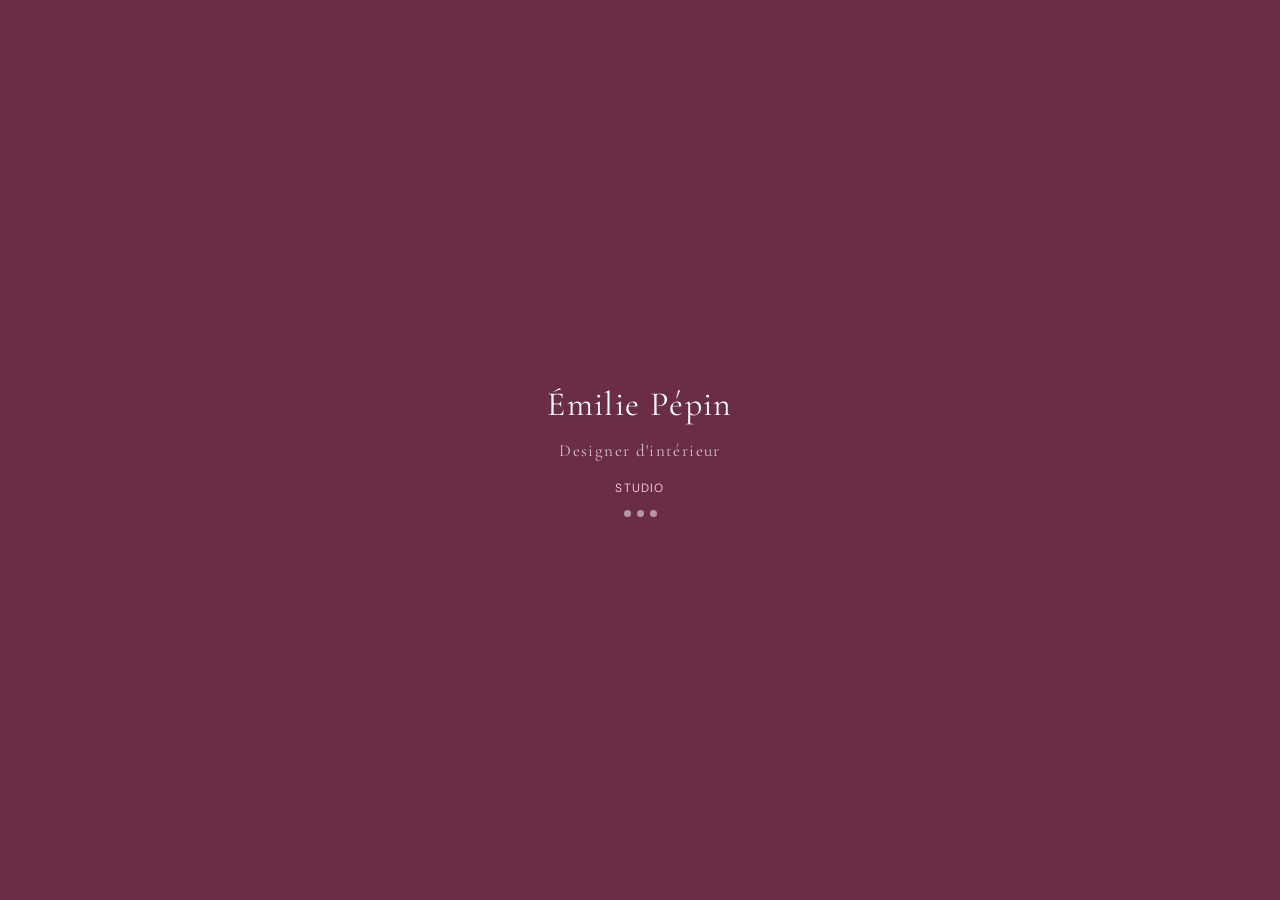
==== index.html @ 7f3b740a "redirectUri dynamique — localhost auto-detect pour dev ordi" ====
<!DOCTYPE html>
<html lang="fr">
<head>
<meta charset="UTF-8">
<meta name="viewport" content="width=device-width, initial-scale=1.0, maximum-scale=1.0, user-scalable=no, viewport-fit=cover">
<meta name="mobile-web-app-capable" content="yes">
<meta name="apple-mobile-web-app-capable" content="yes">
<meta name="apple-mobile-web-app-status-bar-style" content="black-translucent">
<meta name="apple-mobile-web-app-title" content="Émilie Pépin">
<meta name="theme-color" content="#6B2D45">
<title>Émilie Pépin — Studio</title>
<link rel="manifest" href="manifest.json">
<link rel="preconnect" href="https://fonts.googleapis.com">
<link rel="preconnect" href="https://fonts.gstatic.com" crossorigin>
<link href="https://fonts.googleapis.com/css2?family=Cormorant+Garamond:ital,wght@0,300;0,400;0,500;0,600;1,300;1,400&family=DM+Sans:wght@300;400;500&display=swap" rel="stylesheet">
<script src="https://cdn.jsdelivr.net/npm/@azure/msal-browser@3.28.0/lib/msal-browser.min.js"></script>
<style>
:root {
  --mauve: #6B2D45;
  --mauve-deep: #9B6B8A;
  --mauve-light: #C4859A;
  --rose-cream: #FDF8F8;
  --blush: #F2D7E0;
  --rose-powder: #ECC5D4;
  --white: #ffffff;
  --text-dark: #2A1520;
  --text-mid: #6B4A56;
  --text-light: #A88090;
  --shadow-soft: 0 4px 24px rgba(107,45,69,0.08);
  --shadow-card: 0 2px 12px rgba(107,45,69,0.06);
  --radius: 20px;
  --radius-sm: 12px;
  --safe-top: env(safe-area-inset-top, 0px);
  --safe-bottom: env(safe-area-inset-bottom, 0px);
}
* { margin: 0; padding: 0; box-sizing: border-box; -webkit-tap-highlight-color: transparent; }
body { font-family: 'DM Sans', sans-serif; background: var(--rose-cream); color: var(--text-dark); min-height: 100vh; overflow-x: hidden; max-width: 100vw; -webkit-font-smoothing: antialiased; }
.screen { display: none; min-height: 100vh; flex-direction: column; animation: fadeIn 0.3s ease; }
.screen.active { display: flex; }
@keyframes fadeIn { from { opacity: 0; transform: translateY(8px); } to { opacity: 1; transform: translateY(0); } }
@keyframes blink { 0%,100%{opacity:1} 50%{opacity:0.3} }

/* HEADER */
.app-header { background: var(--mauve); padding: calc(var(--safe-top) + 14px) 16px 14px; display: flex; align-items: center; gap: 10px; position: sticky; top: 0; z-index: 100; }
.header-back { width: 34px; height: 34px; border-radius: 50%; background: rgba(255,255,255,0.15); border: none; color: white; font-size: 18px; cursor: pointer; display: flex; align-items: center; justify-content: center; }
.header-titles { flex: 1; }
.header-title { font-family: 'Cormorant Garamond', serif; font-size: 20px; font-weight: 500; color: white; letter-spacing: 0.02em; }
.header-subtitle { font-size: 10px; color: var(--rose-powder); margin-top: 1px; }
.header-action { width: 34px; height: 34px; border-radius: 50%; background: rgba(255,255,255,0.15); border: none; color: white; font-size: 16px; cursor: pointer; display: flex; align-items: center; justify-content: center; }
.login-btn { padding: 5px 10px; border-radius: 20px; border: 1px solid rgba(255,255,255,0.4); background: rgba(255,255,255,0.1); color: white; font-size: 11px; font-family: 'DM Sans', sans-serif; cursor: pointer; white-space: nowrap; }
.login-btn.connected { background: rgba(58,125,41,0.3); border-color: rgba(58,125,41,0.6); }

/* BOTTOM NAV */
.bottom-nav { position: fixed; bottom: 0; left: 0; right: 0; background: white; border-top: 1px solid var(--blush); display: flex; padding-bottom: var(--safe-bottom); z-index: 100; }
.nav-hidden { display: none !important; }
.nav-item { flex: 1; display: flex; flex-direction: column; align-items: center; gap: 3px; padding: 10px 0; border: none; background: none; cursor: pointer; color: var(--text-light); font-family: 'DM Sans', sans-serif; font-size: 10px; }
.nav-item.active { color: var(--mauve); }
.nav-item svg { width: 22px; height: 22px; }

/* SCROLL */
.scroll-content { flex: 1; overflow-y: auto; padding-bottom: calc(70px + var(--safe-bottom)); -webkit-overflow-scrolling: touch; }

/* SEARCH */
.search-bar { margin: 14px 14px 10px; position: relative; }
.search-bar input { width: 100%; padding: 11px 14px 11px 42px; background: white; border: 1.5px solid var(--blush); border-radius: 50px; font-family: 'DM Sans', sans-serif; font-size: 15px; color: var(--text-dark); outline: none; }
.search-bar input:focus { border-color: var(--mauve-light); }
.search-bar input::placeholder { color: var(--text-light); }
.search-icon { position: absolute; left: 13px; top: 50%; transform: translateY(-50%); color: var(--text-light); }
.section-label { padding: 6px 18px 5px; font-size: 11px; font-weight: 500; letter-spacing: 0.1em; text-transform: uppercase; color: var(--text-light); }

/* CLIENT LIST */
.client-list { padding: 0 14px; display: flex; flex-direction: column; gap: 10px; }
.client-card { background: white; border-radius: var(--radius); padding: 14px; display: flex; align-items: center; gap: 12px; box-shadow: var(--shadow-card); cursor: pointer; transition: transform 0.15s; border: 1px solid transparent; }
.client-card:active { transform: scale(0.98); border-color: var(--blush); }
.client-avatar { width: 46px; height: 46px; border-radius: 50%; background: linear-gradient(135deg, var(--mauve) 0%, var(--mauve-light) 100%); display: flex; align-items: center; justify-content: center; font-family: 'Cormorant Garamond', serif; font-size: 17px; color: white; flex-shrink: 0; }
.client-info { flex: 1; min-width: 0; }
.client-name { font-family: 'Cormorant Garamond', serif; font-size: 17px; font-weight: 500; color: var(--text-dark); white-space: nowrap; overflow: hidden; text-overflow: ellipsis; }
.client-project { font-size: 12px; color: var(--text-light); margin-top: 2px; white-space: nowrap; overflow: hidden; text-overflow: ellipsis; }
.client-status { display: inline-flex; align-items: center; font-size: 10px; padding: 2px 7px; border-radius: 20px; margin-top: 4px; font-weight: 500; }
.status-active { background: #E8F5E3; color: #3A7D29; }
.status-pending { background: #FFF3E0; color: #E07B00; }
.status-completed { background: #F3F0FF; color: #6B4AB5; }
.client-chevron { color: var(--mauve-light); flex-shrink: 0; }
.fab { position: fixed; bottom: calc(80px + var(--safe-bottom)); right: 18px; width: 54px; height: 54px; background: var(--mauve); border-radius: 50%; border: none; color: white; font-size: 24px; cursor: pointer; box-shadow: 0 4px 20px rgba(107,45,69,0.35); display: flex; align-items: center; justify-content: center; z-index: 50; }

/* CLIENT HERO */
.client-hero { background: var(--mauve); padding: 18px 18px 24px; position: relative; overflow: hidden; }
.client-hero::before { content: ''; position: absolute; top: -40px; right: -40px; width: 160px; height: 160px; border-radius: 50%; background: rgba(255,255,255,0.04); }
.hero-avatar { width: 60px; height: 60px; border-radius: 50%; background: rgba(255,255,255,0.2); display: flex; align-items: center; justify-content: center; font-family: 'Cormorant Garamond', serif; font-size: 24px; color: white; margin-bottom: 10px; border: 2px solid rgba(255,255,255,0.3); }
.hero-name { font-family: 'Cormorant Garamond', serif; font-size: 26px; font-weight: 500; color: white; }
.hero-project { font-size: 12px; color: var(--rose-powder); margin-top: 3px; }
.hero-stats { display: flex; margin-top: 14px; background: rgba(255,255,255,0.1); border-radius: var(--radius-sm); overflow: hidden; }
.hero-stat { flex: 1; padding: 9px 6px; text-align: center; border-right: 1px solid rgba(255,255,255,0.1); }
.hero-stat:last-child { border-right: none; }
.stat-value { font-size: 17px; font-weight: 500; color: white; font-family: 'Cormorant Garamond', serif; }
.stat-label { font-size: 9px; color: var(--rose-powder); margin-top: 1px; text-transform: uppercase; letter-spacing: 0.06em; }

/* ACTIONS */
.actions-grid { display: grid; grid-template-columns: 1fr 1fr; gap: 10px; padding: 14px; }
.action-btn { background: white; border: none; border-radius: var(--radius); padding: 16px 12px; display: flex; flex-direction: column; align-items: center; gap: 7px; cursor: pointer; box-shadow: var(--shadow-card); transition: transform 0.15s; }
.action-btn:active { transform: scale(0.96); }
.action-icon { width: 46px; height: 46px; border-radius: 13px; display: flex; align-items: center; justify-content: center; font-size: 21px; }
.icon-photos { background: #FFF0F4; } .icon-voice { background: #F0F4FF; } .icon-note { background: #F0FFF4; }
.icon-time { background: #FFFBF0; } .icon-project { background: #F8F0FF; } .icon-move { background: #F0F8FF; }
.icon-anna { background: linear-gradient(135deg, #FDF0F5, #F5E8F8); }
.action-label { font-size: 12px; font-weight: 500; color: var(--text-dark); text-align: center; line-height: 1.3; }
.bill-btn { margin: 4px 14px 14px; background: var(--mauve); border: none; border-radius: var(--radius); padding: 15px; display: flex; align-items: center; justify-content: center; gap: 8px; cursor: pointer; width: calc(100% - 28px); color: white; font-family: 'DM Sans', sans-serif; font-size: 15px; font-weight: 500; box-shadow: 0 4px 20px rgba(107,45,69,0.25); }

/* FORMS */
.note-form { padding: 14px; display: flex; flex-direction: column; gap: 12px; }
.form-group { display: flex; flex-direction: column; gap: 5px; }
.form-label { font-size: 11px; font-weight: 500; letter-spacing: 0.08em; text-transform: uppercase; color: var(--text-light); }
.form-input, .form-textarea, .form-select { width: 100%; padding: 12px 15px; background: white; border: 1.5px solid var(--blush); border-radius: var(--radius-sm); font-family: 'DM Sans', sans-serif; font-size: 15px; color: var(--text-dark); outline: none; -webkit-appearance: none; }
.form-input:focus, .form-textarea:focus, .form-select:focus { border-color: var(--mauve-light); }
.form-textarea { min-height: 110px; resize: none; line-height: 1.6; }
.submit-btn { background: var(--mauve); color: white; border: none; border-radius: var(--radius); padding: 15px; font-family: 'DM Sans', sans-serif; font-size: 15px; font-weight: 500; cursor: pointer; width: 100%; box-shadow: 0 4px 20px rgba(107,45,69,0.25); }
.submit-btn.secondary { background: var(--mauve-deep); }

/* TIMER */
.timer-display { margin: 14px; background: var(--mauve); border-radius: var(--radius); padding: 22px; text-align: center; box-shadow: 0 4px 24px rgba(107,45,69,0.25); }
.timer-time { font-family: 'Cormorant Garamond', serif; font-size: 54px; color: white; letter-spacing: 0.05em; font-weight: 300; }
.timer-client { font-size: 12px; color: var(--rose-powder); margin-top: 4px; }
.timer-controls { display: flex; gap: 10px; margin-top: 14px; justify-content: center; }
.timer-btn { padding: 9px 22px; border-radius: 50px; border: none; font-family: 'DM Sans', sans-serif; font-size: 14px; font-weight: 500; cursor: pointer; }
.timer-start { background: white; color: var(--mauve); }
.timer-stop { background: rgba(255,255,255,0.2); color: white; }
.time-entries { padding: 0 14px; }
.time-entry { background: white; border-radius: var(--radius-sm); padding: 13px 14px; margin-bottom: 10px; display: flex; align-items: center; gap: 10px; box-shadow: var(--shadow-card); }
.entry-dot { width: 9px; height: 9px; border-radius: 50%; background: var(--mauve-light); flex-shrink: 0; }
.entry-info { flex: 1; }
.entry-client { font-size: 14px; font-weight: 500; color: var(--text-dark); }
.entry-desc { font-size: 12px; color: var(--text-light); margin-top: 1px; }
.entry-time { font-family: 'Cormorant Garamond', serif; font-size: 17px; color: var(--mauve); font-weight: 500; }

/* ANNA */
.anna-header { padding: 18px 14px 14px; text-align: center; }
.anna-avatar { width: 68px; height: 68px; border-radius: 50%; background: linear-gradient(135deg, var(--mauve), var(--mauve-deep)); margin: 0 auto 10px; display: flex; align-items: center; justify-content: center; font-size: 26px; box-shadow: 0 4px 20px rgba(107,45,69,0.3); }
.anna-name { font-family: 'Cormorant Garamond', serif; font-size: 24px; font-weight: 500; color: var(--text-dark); }
.anna-desc { font-size: 13px; color: var(--text-light); margin-top: 3px; }
.chat-container { padding: 0 14px; display: flex; flex-direction: column; gap: 10px; min-height: 250px; }
.chat-bubble { max-width: 85%; padding: 11px 15px; border-radius: 18px; font-size: 14px; line-height: 1.5; }
.bubble-anna { background: white; color: var(--text-dark); border-radius: 4px 18px 18px 18px; box-shadow: var(--shadow-card); align-self: flex-start; }
.bubble-user { background: var(--mauve); color: white; border-radius: 18px 4px 18px 18px; align-self: flex-end; }
.anna-typing { display: flex; gap: 4px; align-items: center; padding: 11px 15px; background: white; border-radius: 4px 18px 18px 18px; box-shadow: var(--shadow-card); align-self: flex-start; max-width: 75px; }
.dot { width: 7px; height: 7px; border-radius: 50%; background: var(--mauve-light); animation: bounce 1.2s infinite; }
.dot:nth-child(2) { animation-delay: 0.2s; } .dot:nth-child(3) { animation-delay: 0.4s; }
@keyframes bounce { 0%, 60%, 100% { transform: translateY(0); } 30% { transform: translateY(-5px); } }
.anna-suggestions { padding: 10px 14px; display: flex; gap: 8px; overflow-x: auto; -webkit-overflow-scrolling: touch; }
.suggestion-chip { flex-shrink: 0; padding: 7px 13px; background: white; border: 1.5px solid var(--blush); border-radius: 20px; font-size: 12px; color: var(--mauve); cursor: pointer; white-space: nowrap; font-weight: 500; }
.anna-input-bar { position: fixed; bottom: calc(60px + var(--safe-bottom)); left: 0; right: 0; background: white; border-top: 1px solid var(--blush); padding: 9px 14px; display: flex; gap: 9px; align-items: center; }
.anna-input { flex: 1; padding: 9px 15px; background: var(--rose-cream); border: 1.5px solid var(--blush); border-radius: 50px; font-family: 'DM Sans', sans-serif; font-size: 14px; color: var(--text-dark); outline: none; }
.anna-send { width: 38px; height: 38px; background: var(--mauve); border: none; border-radius: 50%; color: white; font-size: 16px; cursor: pointer; display: flex; align-items: center; justify-content: center; flex-shrink: 0; }

/* DASHBOARD */
.dashboard-greeting { padding: 18px 18px 14px; background: var(--mauve); }
.greeting-date { font-size: 11px; color: var(--rose-powder); letter-spacing: 0.06em; text-transform: uppercase; }
.greeting-text { font-family: 'Cormorant Garamond', serif; font-size: 26px; color: white; margin-top: 3px; }
.greeting-sub { font-size: 12px; color: var(--rose-powder); margin-top: 2px; }
.dashboard-cards { display: grid; grid-template-columns: 1fr 1fr; gap: 10px; padding: 14px; }
.dash-card { background: white; border-radius: var(--radius); padding: 14px; box-shadow: var(--shadow-card); }
.dash-card-wide { grid-column: 1 / -1; }
.dash-number { font-family: 'Cormorant Garamond', serif; font-size: 34px; font-weight: 500; color: var(--mauve); }
.dash-label { font-size: 11px; color: var(--text-light); margin-top: 3px; text-transform: uppercase; letter-spacing: 0.06em; }
.task-list { display: flex; flex-direction: column; gap: 6px; }
.task-item { display: flex; align-items: center; gap: 9px; padding: 9px 0; border-bottom: 1px solid var(--rose-cream); }
.task-item:last-child { border-bottom: none; }
.task-check { width: 19px; height: 19px; border-radius: 50%; border: 2px solid var(--blush); cursor: pointer; flex-shrink: 0; transition: all 0.2s; }
.task-check.done { background: var(--mauve); border-color: var(--mauve); }
.task-text { font-size: 13px; color: var(--text-dark); flex: 1; }
.task-client { font-size: 11px; color: var(--text-light); }

/* MOODBOARD */
.color-palette { display: flex; gap: 8px; padding: 10px 14px; overflow-x: auto; }
.color-swatch { width: 46px; height: 46px; border-radius: 50%; flex-shrink: 0; cursor: pointer; position: relative; transition: transform 0.2s; border: 2px solid transparent; }
.color-swatch.selected { border-color: var(--mauve); transform: scale(1.1); }
.mood-grid { display: grid; grid-template-columns: 1fr 1fr; gap: 8px; padding: 14px; }
.mood-item { border-radius: var(--radius-sm); overflow: hidden; background: white; box-shadow: var(--shadow-card); cursor: pointer; }
.mood-item img { width: 100%; aspect-ratio: 4/3; object-fit: cover; display: block; }
.mood-label { padding: 7px 9px; font-size: 11px; color: var(--text-mid); font-weight: 500; }

/* TOAST */
.toast { position: fixed; top: calc(var(--safe-top) + 75px); left: 50%; transform: translateX(-50%) translateY(-20px); background: var(--text-dark); color: white; padding: 9px 18px; border-radius: 50px; font-size: 13px; font-weight: 500; opacity: 0; transition: all 0.3s; z-index: 9999; white-space: nowrap; max-width: 90vw; pointer-events: none; }
.toast.show { opacity: 1; transform: translateX(-50%) translateY(0); }

/* LOADING */
.loading-screen { position: fixed; inset: 0; background: var(--mauve); display: flex; flex-direction: column; align-items: center; justify-content: center; gap: 14px; z-index: 9999; transition: opacity 0.5s; }
.loading-logo { font-family: 'Cormorant Garamond', serif; font-size: 34px; color: white; letter-spacing: 0.04em; text-align: center; }
.loading-sub { font-size: 12px; color: var(--rose-powder); letter-spacing: 0.1em; text-transform: uppercase; }
.loading-dots { display: flex; gap: 6px; }
.loading-dots .dot { background: rgba(255,255,255,0.5); }
.empty-state { padding: 44px 28px; text-align: center; display: flex; flex-direction: column; align-items: center; gap: 10px; }
.empty-icon { font-size: 44px; }
.empty-title { font-family: 'Cormorant Garamond', serif; font-size: 20px; color: var(--text-mid); }
.empty-desc { font-size: 13px; color: var(--text-light); line-height: 1.6; }

/* CONNECTION BANNER */
.connect-banner { margin: 14px; background: white; border-radius: var(--radius); padding: 16px; box-shadow: var(--shadow-card); text-align: center; border: 1.5px solid var(--blush); }
.connect-banner p { font-size: 13px; color: var(--text-mid); margin-bottom: 12px; line-height: 1.5; }
.connect-ms-btn { background: var(--mauve); color: white; border: none; border-radius: var(--radius-sm); padding: 12px 20px; font-family: 'DM Sans', sans-serif; font-size: 14px; font-weight: 500; cursor: pointer; width: 100%; display: flex; align-items: center; justify-content: center; gap: 8px; }

/* ===== CAMÉRA APPLE-STYLE ===== */
.zoom-pill { background: rgba(0,0,0,0.5); border: 1.5px solid rgba(255,255,255,0.35); color: white; padding: 6px 13px; border-radius: 20px; font-family: 'DM Sans', sans-serif; font-size: 13px; font-weight: 600; cursor: pointer; transition: all 0.2s; }
.zoom-pill-active { background: rgba(255,214,10,0.9) !important; border-color: rgba(255,214,10,0.8) !important; color: #000 !important; }
.annot-tool { flex-shrink: 0; width: 46px; height: 46px; border-radius: 12px; background: rgba(255,255,255,0.12); border: none; cursor: pointer; display: flex; align-items: center; justify-content: center; transition: background 0.15s; }
.annot-tool.active { background: var(--mauve) !important; }
.color-dot { width: 28px; height: 28px; border-radius: 50%; cursor: pointer; border: 2px solid transparent; transition: transform 0.15s; flex-shrink: 0; }
.color-dot.active { transform: scale(1.3); border-color: white !important; }
.editor-mode-btn { background: none; border: none; color: rgba(255,255,255,0.55); font-family: 'DM Sans', sans-serif; font-size: 12px; cursor: pointer; display: flex; flex-direction: column; align-items: center; gap: 5px; padding: 8px 12px; border-radius: 10px; transition: color 0.15s; }
.editor-mode-btn.active { color: #0A84FF; }
.crop-ratio-btn { padding: 8px 14px; border-radius: 8px; background: rgba(255,255,255,0.12); border: none; color: white; font-family: 'DM Sans', sans-serif; font-size: 12px; cursor: pointer; }
.crop-ratio-btn.active { background: rgba(10,132,255,0.5); border: 1px solid #0A84FF; }
.filmstrip-item { aspect-ratio: 1; position: relative; cursor: pointer; overflow: hidden; background: #333; }
.filmstrip-item img { width: 100%; height: 100%; object-fit: cover; display: block; }
.filmstrip-item .saved-badge { position: absolute; top: 4px; right: 4px; background: #30D158; color: white; font-size: 9px; font-weight: 700; padding: 2px 5px; border-radius: 5px; font-family: 'DM Sans', sans-serif; }
.filmstrip-item .delete-btn { position: absolute; top: 4px; left: 4px; width: 20px; height: 20px; background: rgba(255,69,58,0.85); border-radius: 50%; display: flex; align-items: center; justify-content: center; color: white; font-size: 12px; font-weight: bold; }

/* PHASES STEPPER */
.phase-step { display:flex;flex-direction:column;align-items:center;gap:4px;flex:1;cursor:pointer; }
.phase-dot { width:28px;height:28px;border-radius:50%;background:var(--blush);border:2px solid var(--rose-powder);display:flex;align-items:center;justify-content:center;font-size:13px;transition:all 0.2s; }
.phase-dot.done { background:var(--mauve);border-color:var(--mauve);color:white; }
.phase-dot.current { background:white;border:3px solid var(--mauve);color:var(--mauve);font-weight:700; }
.phase-line { flex:1;height:2px;background:var(--blush);margin-top:14px;transition:background 0.2s; }
.phase-line.done { background:var(--mauve); }
.phase-label { font-size:9px;color:var(--text-light);font-family:'DM Sans',sans-serif;text-align:center; }

/* BEFORE/AFTER VIEWER */
#beforeAfterViewer { display:none;position:fixed;inset:0;z-index:400;background:#000; }
#baContainer { position:absolute;inset:0;overflow:hidden;cursor:ew-resize; }
#baLeft,#baRight { position:absolute;inset:0; }
#baLeft img,#baRight img { position:absolute;top:0;left:0;width:100%;height:100%;object-fit:contain; }
#baDivider { position:absolute;top:0;bottom:0;width:3px;background:white;box-shadow:0 0 8px rgba(0,0,0,0.5);cursor:ew-resize;z-index:10; }
#baHandle { position:absolute;top:50%;left:50%;transform:translate(-50%,-50%);width:40px;height:40px;background:white;border-radius:50%;box-shadow:0 2px 8px rgba(0,0,0,0.3);display:flex;align-items:center;justify-content:center;font-size:18px; }

/* PRINT */
@media print {
  body > * { display: none !important; }
  #printReport { display: block !important; }
  #printInvoice { display: block !important; }
  @page { margin: 15mm; }
}
#printReport {
  display: none;
  font-family: 'DM Sans', Arial, sans-serif;
  color: #2A1520;
}
#printReport .pr-header { text-align:center; margin-bottom: 20px; border-bottom: 2px solid #6B2D45; padding-bottom: 12px; }
#printReport .pr-title { font-family: 'Cormorant Garamond', serif; font-size: 28px; color: #6B2D45; }
#printReport .pr-grid { display: grid; grid-template-columns: 1fr 1fr; gap: 16px; margin-top: 16px; }
#printReport .pr-photo { break-inside: avoid; }
#printReport .pr-photo img { width: 100%; border-radius: 8px; border: 1px solid #ddd; }
#printReport .pr-caption { font-size: 11px; color: #6B4A56; margin-top: 4px; padding: 2px 4px; }
#printInvoice { display: none; font-family: 'DM Sans', Arial, sans-serif; }
</style>
</head>
<body>

<!-- LOADING -->
<div class="loading-screen" id="loadingScreen">
  <div class="loading-logo">Émilie Pépin<br><small style="font-size:17px;opacity:0.7">Designer d'intérieur</small></div>
  <div class="loading-sub">Studio</div>
  <div class="loading-dots"><div class="dot" style="animation-delay:0s"></div><div class="dot" style="animation-delay:0.2s"></div><div class="dot" style="animation-delay:0.4s"></div></div>
</div>

<div class="toast" id="toast"></div>

<!-- ===== SCREEN CLIENTS ===== -->
<div class="screen active" id="screenClients">
  <div class="app-header">
    <div class="header-titles"><div class="header-title">🌸 Émilie Pépin</div><div class="header-subtitle">Designer d'intérieur</div></div>
    <button id="loginBtn" class="login-btn" onclick="handleLoginBtn()">🔐 Connexion</button>
    <button class="header-action" onclick="navTo('screenDashboard','nav-dashboard')"><svg viewBox="0 0 24 24" fill="none" stroke="currentColor" stroke-width="2"><rect x="3" y="3" width="7" height="7" rx="1"/><rect x="14" y="3" width="7" height="7" rx="1"/><rect x="3" y="14" width="7" height="7" rx="1"/><rect x="14" y="14" width="7" height="7" rx="1"/></svg></button>
  </div>
  <div class="scroll-content">
    <div id="connectBanner" style="display:none"><div class="connect-banner"><p>🌸 Connectez-vous à Microsoft 365 pour voir vos vrais clients.</p><button class="connect-ms-btn" onclick="loginToMicrosoft()"><span>🔐</span> Se connecter avec info@emiliepepin.ca</button></div></div>
    <div class="search-bar"><svg class="search-icon" width="18" height="18" viewBox="0 0 24 24" fill="none" stroke="currentColor" stroke-width="2"><circle cx="11" cy="11" r="8"/><path d="m21 21-4.35-4.35"/></svg><input type="text" id="searchInput" placeholder="Rechercher un client..." oninput="filterClients(this.value)"></div>
    <div class="section-label" id="clientsLabel">Clients</div>
    <div class="client-list" id="clientList"><div class="empty-state"><div class="empty-icon">🌸</div><div class="empty-title">Chargement...</div></div></div>
  </div>
  <button class="fab" onclick="showAddClient()" style="position:relative;">+<span id="offlineBadge" style="display:none;position:absolute;top:-4px;right:-4px;background:#FF453A;color:white;border-radius:50%;font-size:10px;min-width:18px;height:18px;align-items:center;justify-content:center;font-weight:700;"></span></button>
</div>

<!-- ===== SCREEN CLIENT DETAIL ===== -->
<div class="screen" id="screenClient">
  <div class="app-header">
    <button class="header-back" onclick="showScreen('screenClients')">←</button>
    <div class="header-titles"><div class="header-title" id="clientHeaderName">Client</div><div class="header-subtitle" id="clientHeaderProject">Projet en cours</div></div>
    <button onclick="callClient()" style="padding:6px 14px;border-radius:20px;border:1px solid rgba(255,255,255,0.4);background:rgba(255,255,255,0.15);color:white;font-size:13px;font-family:'DM Sans',sans-serif;cursor:pointer;display:flex;align-items:center;gap:5px;">
      <svg width="14" height="14" viewBox="0 0 24 24" fill="none" stroke="currentColor" stroke-width="2"><path d="M22 16.92v3a2 2 0 0 1-2.18 2 19.79 19.79 0 0 1-8.63-3.07A19.5 19.5 0 0 1 4.69 13a19.79 19.79 0 0 1-3.07-8.67A2 2 0 0 1 3.6 2h3a2 2 0 0 1 2 1.72c.127.96.361 1.903.7 2.81a2 2 0 0 1-.45 2.11L7.91 9.91a16 16 0 0 0 6.06 6.06l1.27-1.27a2 2 0 0 1 2.11-.45c.907.339 1.85.573 2.81.7A2 2 0 0 1 22 16.92z"/></svg>
      Appeler
    </button>
  </div>
  <div class="scroll-content">
    <div class="client-hero">
      <div class="hero-avatar" id="heroAvatar">EP</div>
      <div class="hero-name" id="heroName">Nom Client</div>
      <div class="hero-project" id="heroProject">Projet</div>
      <button id="clientAddress" onclick="openNavigation()" style="display:none;margin-top:10px;background:rgba(255,255,255,0.1);border:1px solid rgba(255,255,255,0.2);border-radius:50px;padding:7px 14px;color:rgba(255,255,255,0.85);font-family:'DM Sans',sans-serif;font-size:13px;cursor:pointer;width:100%;text-align:center;"></button>
      <div class="hero-stats">
        <div class="hero-stat"><div class="stat-value" id="statHeures">0h</div><div class="stat-label">Heures</div></div>
        <div class="hero-stat"><div class="stat-value" id="statFacture">0$</div><div class="stat-label">Facturé</div></div>
        <div class="hero-stat"><div class="stat-value" id="statPhotos">0</div><div class="stat-label">Photos</div></div>
      </div>
    </div>
    <div id="phasesStepper" style="background:white;margin:12px 14px;border-radius:var(--radius);padding:14px 16px 10px;box-shadow:var(--shadow-card);">
      <div style="font-size:11px;font-weight:500;letter-spacing:0.08em;text-transform:uppercase;color:var(--text-light);margin-bottom:10px;">Avancement du projet</div>
      <div style="display:flex;align-items:flex-start;" id="phasesRow"></div>
    </div>
    <div style="padding:14px 14px 6px"><div class="section-label" style="padding:0 0 6px">Actions rapides</div></div>
    <div class="actions-grid">
      <button class="action-btn" onclick="goToPhotos()"><div class="action-icon icon-photos">📸</div><div class="action-label">Photos chantier</div></button>
      <button class="action-btn" onclick="startVoiceNote()"><div class="action-icon icon-voice">🎤</div><div class="action-label">Note vocale</div></button>
      <button class="action-btn" onclick="showScreen('screenNote')"><div class="action-icon icon-note">📋</div><div class="action-label">Note de chantier</div></button>
      <button class="action-btn" onclick="showScreen('screenTemps')"><div class="action-icon icon-time">⏱️</div><div class="action-label">Feuille de temps</div></button>
      <button class="action-btn" onclick="showSuiviProjet()"><div class="action-icon icon-project">📊</div><div class="action-label">Suivi projet</div></button>
      <button class="action-btn" onclick="showScreen('screenMoodboard')"><div class="action-icon" style="background:#FFF0F8">🎨</div><div class="action-label">Moodboard</div></button>
      <button class="action-btn" onclick="logDeplacement()"><div class="action-icon icon-move">🚗</div><div class="action-label">Déplacement</div></button>
      <button class="action-btn" onclick="askAnna()"><div class="action-icon icon-anna">✨</div><div class="action-label">Demander à Anna</div></button>
      <button class="action-btn" onclick="generatePhotoReport()"><div class="action-icon" style="background:#FFF0EA;"><svg width="22" height="22" viewBox="0 0 24 24" fill="none" stroke="#E05A00" stroke-width="2"><polyline points="6 9 6 2 18 2 18 9"/><path d="M6 18H4a2 2 0 0 1-2-2v-5a2 2 0 0 1 2-2h16a2 2 0 0 1 2 2v5a2 2 0 0 1-2 2h-2"/><rect x="6" y="14" width="12" height="8"/></svg></div><div class="action-label">Rapport PDF</div></button>
      <button class="action-btn" onclick="openBeforeAfterPicker()"><div class="action-icon" style="background:#F0EAFF;"><svg width="22" height="22" viewBox="0 0 24 24" fill="none" stroke="#6B3AC4" stroke-width="2"><rect x="2" y="3" width="20" height="18" rx="2"/><line x1="12" y1="3" x2="12" y2="21"/></svg></div><div class="action-label">Avant / Apr&egrave;s</div></button>
    </div>
    <button class="bill-btn" onclick="printInvoice()"><span>💰</span> Facturer ce client</button>
  </div>
</div>

<!-- ===== SCREEN PHOTOS - CAMÉRA APPLE-STYLE ===== -->
<div id="screenPhotos" style="display:none;position:fixed;inset:0;z-index:110;background:#000;flex-direction:column;overflow:hidden;">

  <!-- CAMÉRA FULLSCREEN -->
  <div id="cameraFullscreen" style="position:absolute;inset:0;display:flex;flex-direction:column;overflow:hidden;background:#000;">

    <!-- Vidéo + wrapper clip pour zoom CSS -->
    <div id="videoWrapper" style="position:absolute;inset:0;overflow:hidden;-webkit-mask-image:-webkit-radial-gradient(white,black);">
      <video id="cameraVideo" autoplay playsinline muted
        style="position:absolute;inset:0;width:100%;height:100%;object-fit:cover;
               transform-origin:center center;will-change:transform;
               -webkit-transform:translate3d(0,0,0);transform:translate3d(0,0,0);"></video>
    </div>

    <!-- Grille règle des tiers (toggle) -->
    <div id="cameraGrid" style="display:none;position:absolute;inset:0;pointer-events:none;z-index:5;">
      <svg width="100%" height="100%" style="position:absolute;inset:0;">
        <line x1="33.33%" y1="0" x2="33.33%" y2="100%" stroke="rgba(255,255,255,0.35)" stroke-width="0.8"/>
        <line x1="66.66%" y1="0" x2="66.66%" y2="100%" stroke="rgba(255,255,255,0.35)" stroke-width="0.8"/>
        <line x1="0" y1="33.33%" x2="100%" y2="33.33%" stroke="rgba(255,255,255,0.35)" stroke-width="0.8"/>
        <line x1="0" y1="66.66%" x2="100%" y2="66.66%" stroke="rgba(255,255,255,0.35)" stroke-width="0.8"/>
      </svg>
    </div>

    <!-- HEADER OVERLAY -->
    <div id="camHeader" style="position:absolute;top:0;left:0;right:0;z-index:10;
         padding:calc(env(safe-area-inset-top,44px) + 10px) 16px 16px;
         display:flex;align-items:center;justify-content:space-between;
         background:linear-gradient(to bottom,rgba(0,0,0,0.65),transparent);">
      <button onclick="exitCameraMode()" style="width:36px;height:36px;border-radius:50%;
              background:rgba(0,0,0,0.45);border:none;color:white;font-size:20px;
              cursor:pointer;display:flex;align-items:center;justify-content:center;
              -webkit-tap-highlight-color:transparent;">✕</button>
      <div style="font-family:'Cormorant Garamond',serif;font-size:16px;color:white;
                  font-weight:500;text-shadow:0 1px 3px rgba(0,0,0,0.6);" id="photosClientNameCam"></div>
      <div style="display:flex;gap:8px;">
        <!-- Grille toggle -->
        <button onclick="toggleGrid()" id="gridBtn" style="width:36px;height:36px;border-radius:50%;
                background:rgba(0,0,0,0.45);border:none;color:white;font-size:14px;
                cursor:pointer;display:flex;align-items:center;justify-content:center;
                -webkit-tap-highlight-color:transparent;">
          <svg width="18" height="18" viewBox="0 0 24 24" fill="none" stroke="white" stroke-width="1.5">
            <rect x="3" y="3" width="18" height="18" rx="1"/>
            <line x1="9" y1="3" x2="9" y2="21"/><line x1="15" y1="3" x2="15" y2="21"/>
            <line x1="3" y1="9" x2="21" y2="9"/><line x1="3" y1="15" x2="21" y2="15"/>
          </svg>
        </button>
        <!-- Flash -->
        <button onclick="toggleFlash()" id="flashBtn" style="width:36px;height:36px;border-radius:50%;
                background:rgba(0,0,0,0.45);border:none;color:white;font-size:18px;
                cursor:pointer;display:flex;align-items:center;justify-content:center;
                -webkit-tap-highlight-color:transparent;">⚡</button>
      </div>
    </div>

    <!-- INDICATEUR ZOOM (centre écran) -->
    <div id="zoomIndicator" style="display:none;position:absolute;top:50%;left:50%;
         transform:translate(-50%,-50%);background:rgba(0,0,0,0.65);color:#FFD60A;
         padding:8px 18px;border-radius:20px;font-size:18px;font-weight:700;
         font-family:'DM Sans',sans-serif;z-index:15;pointer-events:none;"></div>

    <!-- INDICATEUR ENREGISTREMENT -->
    <div id="recordingIndicator" style="display:none;position:absolute;z-index:15;
         top:calc(env(safe-area-inset-top,44px) + 56px);left:50%;transform:translateX(-50%);
         background:rgba(200,0,0,0.85);color:white;padding:6px 14px;border-radius:20px;
         font-size:13px;font-weight:600;font-family:'DM Sans',sans-serif;
         align-items:center;gap:6px;">
      <span style="width:8px;height:8px;border-radius:50%;background:white;
             animation:blink 1s infinite;display:inline-block;margin-right:4px;"></span>
      <span id="recordTimer">00:00</span>
    </div>

    <!-- BOUTON UPLOAD PENDING (flottant haut droite) -->
    <button id="savePendingBtn" onclick="saveAllPendingPhotos()" style="display:none;
            position:absolute;z-index:15;
            top:calc(env(safe-area-inset-top,44px) + 10px);right:60px;
            background:#0A84FF;border:none;color:white;
            padding:8px 14px;border-radius:20px;
            font-family:'DM Sans',sans-serif;font-size:13px;font-weight:600;
            cursor:pointer;align-items:center;gap:6px;
            box-shadow:0 4px 16px rgba(10,132,255,0.5);
            -webkit-tap-highlight-color:transparent;">
      ⬆ <span id="savePendingCount">0</span>
    </button>

    <!-- ======= CONTRÔLES BAS ======= -->
    <div id="camControlsBar" style="position:absolute;left:0;right:0;bottom:0;z-index:10;
         padding-bottom:calc(env(safe-area-inset-bottom,0px) + 28px);
         padding-top:12px;
         background:linear-gradient(to top,rgba(0,0,0,0.88) 0%,rgba(0,0,0,0.55) 55%,transparent 100%);">

      <!-- ZOOM PILLS (générés dynamiquement par JS) -->
      <div id="zoomPillsRow" style="display:flex;justify-content:center;gap:8px;margin-bottom:14px;min-height:34px;"></div>

      <!-- SÉLECTEUR PHOTO / VIDÉO -->
      <div style="display:flex;justify-content:center;gap:32px;margin-bottom:18px;">
        <button id="modePhoto" onclick="setMode('photo')" style="background:none;border:none;
                color:white;font-family:'DM Sans',sans-serif;font-size:13px;font-weight:700;
                cursor:pointer;letter-spacing:0.1em;text-shadow:0 1px 4px rgba(0,0,0,0.6);
                -webkit-tap-highlight-color:transparent;">PHOTO</button>
        <button id="modeVideo" onclick="setMode('video')" style="background:none;border:none;
                color:rgba(255,255,255,0.45);font-family:'DM Sans',sans-serif;font-size:13px;
                font-weight:500;cursor:pointer;letter-spacing:0.1em;
                -webkit-tap-highlight-color:transparent;">VIDÉO</button>
      </div>

      <!-- LIGNE PRINCIPALE: pellicule | shutter | flip -->
      <div style="display:flex;align-items:center;justify-content:space-around;padding:0 16px;">

        <!-- PELLICULE -->
        <div style="display:flex;flex-direction:column;align-items:center;gap:4px;width:72px;">
          <div id="filmstripThumb" onclick="handleFilmstripTap()"
            style="width:62px;height:62px;border-radius:12px;
                   background:rgba(255,255,255,0.1);
                   border:2px solid rgba(255,255,255,0.5);
                   overflow:hidden;cursor:pointer;position:relative;
                   display:flex;align-items:center;justify-content:center;
                   -webkit-tap-highlight-color:transparent;
                   box-shadow:0 2px 10px rgba(0,0,0,0.5);">
            <svg width="24" height="24" viewBox="0 0 24 24" fill="none"
              stroke="rgba(255,255,255,0.5)" stroke-width="1.5">
              <rect x="3" y="3" width="18" height="18" rx="2"/>
              <circle cx="8.5" cy="8.5" r="1.5"/>
              <polyline points="21 15 16 10 5 21"/>
            </svg>
            <div id="filmstripCount" style="display:none;position:absolute;bottom:2px;right:2px;
                 background:#0A84FF;color:white;font-size:9px;font-weight:700;
                 font-family:'DM Sans',sans-serif;min-width:16px;height:16px;
                 border-radius:8px;align-items:center;justify-content:center;padding:0 3px;"></div>
          </div>
          <span style="color:rgba(255,255,255,0.55);font-size:10px;font-family:'DM Sans',sans-serif;">Photos</span>
        </div>

        <!-- DÉCLENCHEUR APPLE -->
        <button id="shutterBtn" onclick="captureMedia()" style="width:84px;height:84px;
                border-radius:50%;background:rgba(255,255,255,0.18);
                border:4px solid rgba(255,255,255,0.9);
                cursor:pointer;display:flex;align-items:center;justify-content:center;
                transition:transform 0.1s;flex-shrink:0;
                -webkit-tap-highlight-color:transparent;
                box-shadow:0 0 0 2px rgba(255,255,255,0.25),0 6px 20px rgba(0,0,0,0.5);">
          <div id="shutterInner" style="width:70px;height:70px;border-radius:50%;
               background:white;transition:all 0.15s;"></div>
        </button>

        <!-- FLIP -->
        <div style="display:flex;flex-direction:column;align-items:center;gap:4px;width:72px;">
          <button onclick="flipCamera()" style="width:62px;height:62px;border-radius:50%;
                  background:rgba(0,0,0,0.42);border:none;color:white;
                  cursor:pointer;display:flex;align-items:center;justify-content:center;
                  -webkit-tap-highlight-color:transparent;
                  box-shadow:0 2px 10px rgba(0,0,0,0.5);">
            <svg width="28" height="28" viewBox="0 0 24 24" fill="none" stroke="white" stroke-width="2">
              <path d="M1 4v6h6"/><path d="M23 20v-6h-6"/>
              <path d="M20.49 9A9 9 0 0 0 5.64 5.64L1 10m22 4l-4.64 4.36A9 9 0 0 1 3.51 15"/>
            </svg>
          </button>
          <button onclick="openGallery()" style="background:rgba(255,255,255,0.12);
                  border:1px solid rgba(255,255,255,0.28);color:white;
                  padding:4px 14px;border-radius:12px;font-family:'DM Sans',sans-serif;
                  font-size:11px;cursor:pointer;-webkit-tap-highlight-color:transparent;">
            Galerie
          </button>
        </div>
      </div>
    </div>
  </div>

  <!-- ===== PELLICULE PANEL (bottom sheet) ===== -->
  <div id="filmstripPanel" style="display:none;position:fixed;inset:0;z-index:160;
       background:rgba(0,0,0,0.7);" onclick="closeFilmstripOutside(event)">
    <div style="position:absolute;bottom:0;left:0;right:0;background:#1c1c1e;
                border-radius:20px 20px 0 0;
                padding:14px 0 calc(env(safe-area-inset-bottom,0px)+16px);
                max-height:80vh;display:flex;flex-direction:column;">
      <!-- Poignée -->
      <div style="width:40px;height:4px;background:rgba(255,255,255,0.2);
                  border-radius:2px;margin:0 auto 12px;flex-shrink:0;"></div>
      <!-- Header pellicule -->
      <div style="display:flex;align-items:center;justify-content:space-between;
                  padding:0 16px 12px;flex-shrink:0;">
        <div style="color:white;font-family:'Cormorant Garamond',serif;font-size:18px;"
          id="filmstripTitle">Photos</div>
        <div style="display:flex;gap:8px;">
          <button onclick="saveAllPendingPhotos()" id="filmSaveBtn"
            style="background:#0A84FF;border:none;color:white;padding:8px 14px;
                   border-radius:20px;font-family:'DM Sans',sans-serif;font-size:13px;
                   font-weight:600;cursor:pointer;display:flex;align-items:center;gap:6px;">
            <svg width="13" height="13" viewBox="0 0 24 24" fill="none" stroke="white" stroke-width="2.5">
              <path d="M21 15v4a2 2 0 0 1-2 2H5a2 2 0 0 1-2-2v-4"/>
              <polyline points="17 8 12 3 7 8"/><line x1="12" y1="3" x2="12" y2="15"/>
            </svg>
            Sauvegarder
          </button>
          <button onclick="closeFilmstrip()" style="background:rgba(255,255,255,0.1);
                  border:none;color:white;width:32px;height:32px;border-radius:50%;
                  font-size:16px;cursor:pointer;display:flex;align-items:center;justify-content:center;">✕</button>
        </div>
      </div>
      <!-- Grille photos -->
      <div id="filmstripGrid" style="display:grid;grid-template-columns:repeat(4,1fr);
           gap:2px;padding:0 2px;overflow-y:auto;flex:1;"></div>
      <div id="filmstripEmpty" style="text-align:center;padding:30px;
           color:rgba(255,255,255,0.4);font-size:13px;font-family:'DM Sans',sans-serif;
           display:none;">Aucune photo dans cette session</div>
      <!-- Indicateur de chargement OneDrive -->
      <div id="filmstripLoading" style="display:none;text-align:center;padding:20px;
           color:rgba(255,255,255,0.5);font-size:13px;font-family:'DM Sans',sans-serif;">
        🔄 Chargement depuis OneDrive...
      </div>
    </div>
  </div>

  <!-- ===== ÉDITEUR PHOTO APPLE-STYLE ===== -->
  <div id="photoEditor" style="display:none;position:fixed;inset:0;background:#000;
       z-index:210;flex-direction:column;">

    <!-- HEADER fixe -->
    <div id="editorHeader" style="background:#1c1c1e;flex-shrink:0;
         padding:calc(env(safe-area-inset-top,0px)+10px) 16px 10px;
         display:flex;align-items:center;justify-content:space-between;
         min-height:60px;">
      <button onclick="cancelEdit()" style="background:none;border:none;color:#FF453A;
              font-family:'DM Sans',sans-serif;font-size:15px;cursor:pointer;
              padding:8px 12px;-webkit-tap-highlight-color:transparent;
              min-width:80px;text-align:left;">Annuler</button>
      <div style="color:white;font-family:'DM Sans',sans-serif;font-size:15px;
                  font-weight:600;" id="editorTitle">Modifier</div>
      <button onclick="confirmEdit()" style="background:none;border:none;color:#0A84FF;
              font-family:'DM Sans',sans-serif;font-size:15px;font-weight:600;
              cursor:pointer;padding:8px 12px;-webkit-tap-highlight-color:transparent;
              min-width:80px;text-align:right;">OK</button>
    </div>

    <!-- Canvas zone flexible -->
    <div id="editorImageArea" style="flex:1;position:relative;display:flex;
         align-items:center;justify-content:center;background:#111;overflow:hidden;
         min-height:0;">
      <canvas id="editCanvas" style="max-width:100%;max-height:100%;
              touch-action:none;display:block;"></canvas>
    </div>

    <!-- BAS UNIFIÉ (mode tabs + contenu mode) -->
    <div id="editorBottom" style="background:#1c1c1e;flex-shrink:0;border-top:1px solid rgba(255,255,255,0.08);">

      <!-- Rangée modes + undo + OneDrive -->
      <div id="editorModeRow" style="display:flex;align-items:center;gap:6px;padding:7px 12px 5px;">
        <button onclick="undoEdit()" style="background:rgba(255,255,255,0.08);border:none;color:white;width:36px;height:36px;border-radius:10px;font-size:17px;cursor:pointer;display:flex;align-items:center;justify-content:center;flex-shrink:0;-webkit-tap-highlight-color:transparent;">↩</button>
        <div style="flex:1;display:flex;justify-content:center;gap:3px;">
          <button onclick="showAnnotMode()" id="btnAnnot" class="editor-mode-btn" title="Annoter"><svg width="18" height="18" viewBox="0 0 24 24" fill="none" stroke="currentColor" stroke-width="2.2"><path d="M17 3a2.85 2.85 0 1 1 4 4L7.5 20.5 2 22l1.5-5.5Z"/></svg></button>
          <button onclick="showAdjust()" id="btnAdjust" class="editor-mode-btn" title="Ajuster"><svg width="18" height="18" viewBox="0 0 24 24" fill="none" stroke="currentColor" stroke-width="2.2"><circle cx="12" cy="12" r="3"/><circle cx="12" cy="12" r="8" stroke-dasharray="4 3"/></svg></button>
          <button onclick="showCropMode()" id="btnCrop" class="editor-mode-btn" title="Recadrer"><svg width="18" height="18" viewBox="0 0 24 24" fill="none" stroke="currentColor" stroke-width="2.2"><path d="M6 2v14a2 2 0 0 0 2 2h14"/><path d="M18 22V8a2 2 0 0 0-2-2H2"/></svg></button>
        </div>
        <button onclick="saveCurrentPhotoToOneDrive()" title="OneDrive" style="background:rgba(10,132,255,0.85);border:none;color:white;width:36px;height:36px;border-radius:10px;cursor:pointer;display:flex;align-items:center;justify-content:center;flex-shrink:0;-webkit-tap-highlight-color:transparent;">
          <svg width="16" height="16" viewBox="0 0 24 24" fill="none" stroke="white" stroke-width="2.5"><path d="M21 15v4a2 2 0 0 1-2 2H5a2 2 0 0 1-2-2v-4"/><polyline points="17 8 12 3 7 8"/><line x1="12" y1="3" x2="12" y2="15"/></svg></button>
      </div>

      <!-- ANNOTER : palette couleurs + onglets iOS -->
      <div id="annotToolbar" style="display:none;">

        <!-- Rangée couleurs -->
        <div style="display:flex;justify-content:center;padding:10px 16px 4px;">
          <div id="editorColorPalette" style="display:flex;gap:14px;align-items:center;background:rgba(255,255,255,0.08);padding:8px 20px;border-radius:24px;">
            <button onclick="switchEditorColor('#FFFFFF',this)" class="edcolor active" style="background:#FFF;border:2.5px solid #0A84FF;box-shadow:0 0 0 1px rgba(0,0,0,0.2);"></button>
            <button onclick="switchEditorColor('#FF453A',this)" class="edcolor" style="background:#FF453A;border:2px solid transparent;"></button>
            <button onclick="switchEditorColor('#FFD60A',this)" class="edcolor" style="background:#FFD60A;border:2px solid transparent;"></button>
            <button onclick="switchEditorColor('#30D158',this)" class="edcolor" style="background:#30D158;border:2px solid transparent;"></button>
            <button onclick="switchEditorColor('#0A84FF',this)" class="edcolor" style="background:#0A84FF;border:2px solid transparent;"></button>
            <button onclick="switchEditorColor('#BF5AF2',this)" class="edcolor" style="background:#BF5AF2;border:2px solid transparent;"></button>
            <button onclick="switchEditorColor('#FF9F0A',this)" class="edcolor" style="background:#FF9F0A;border:2px solid transparent;"></button>
          </div>
        </div>

        <!-- Onglets iOS : Dessiner | Marqueur | Flèche | Texte | Annuler -->
        <div id="editorTabBar" style="display:flex;align-items:center;justify-content:space-around;padding:8px 8px;padding-bottom:calc(env(safe-area-inset-bottom,0px)+12px);">

          <button onclick="switchEditorTab('pen',this)" id="tabPen" class="edtab active">
            <svg width="24" height="24" viewBox="0 0 24 24" fill="none" stroke="currentColor" stroke-width="2.2" stroke-linecap="round" stroke-linejoin="round"><path d="M12 20h9"/><path d="M16.5 3.5a2.121 2.121 0 0 1 3 3L7 19l-4 1 1-4L16.5 3.5z"/></svg>
            <span>Dessiner</span>
          </button>

          <button onclick="switchEditorTab('marker',this)" id="tabMarker" class="edtab">
            <svg width="24" height="24" viewBox="0 0 24 24" fill="none" stroke="currentColor" stroke-width="2.2" stroke-linecap="round" stroke-linejoin="round"><path d="M20.5 5.5a2.12 2.12 0 0 0-3-3l-13 13L3 21l5.5-1.5z"/><path d="M15 7l2 2"/></svg>
            <span>Marqueur</span>
          </button>

          <button onclick="switchEditorTab('arrow',this)" id="tabArrow" class="edtab">
            <svg width="24" height="24" viewBox="0 0 24 24" fill="none" stroke="currentColor" stroke-width="2.2" stroke-linecap="round" stroke-linejoin="round"><line x1="5" y1="12" x2="19" y2="12"/><polyline points="12 5 19 12 12 19"/></svg>
            <span>Flèche</span>
          </button>

          <button onclick="switchEditorTab('text',this)" id="tabText" class="edtab">
            <svg width="24" height="24" viewBox="0 0 24 24" fill="none" stroke="currentColor" stroke-width="2.2" stroke-linecap="round" stroke-linejoin="round"><polyline points="4 7 4 4 20 4 20 7"/><line x1="9" y1="20" x2="15" y2="20"/><line x1="12" y1="4" x2="12" y2="20"/></svg>
            <span>Texte</span>
          </button>

          <div style="width:1px;height:28px;background:rgba(255,255,255,0.18);flex-shrink:0;"></div>

          <button onclick="undoEdit()" class="edtab" style="color:#8E8E93;">
            <svg width="24" height="24" viewBox="0 0 24 24" fill="none" stroke="currentColor" stroke-width="2.2" stroke-linecap="round" stroke-linejoin="round"><path d="M3 7v6h6"/><path d="M21 17a9 9 0 0 0-9-9 9 9 0 0 0-6 2.3L3 13"/></svg>
            <span>Annuler</span>
          </button>

        </div>
      </div>

      <!-- AJUSTEMENTS -->
      <div id="adjustToolbar" style="display:none;padding:12px 16px;padding-bottom:calc(env(safe-area-inset-bottom,0px)+12px);">
        <div style="display:flex;flex-direction:column;gap:11px;">
          <div style="display:flex;align-items:center;gap:10px;">
            <span style="color:rgba(255,255,255,0.6);font-size:12px;font-family:'DM Sans',sans-serif;width:80px;">☀️ Luminosité</span>
            <input type="range" min="-100" max="100" value="0" style="flex:1;accent-color:#FFD60A;" oninput="applyAdjust('brightness',this.value)" id="sliderBrightness"></div>
          <div style="display:flex;align-items:center;gap:10px;">
            <span style="color:rgba(255,255,255,0.6);font-size:12px;font-family:'DM Sans',sans-serif;width:80px;">◑ Contraste</span>
            <input type="range" min="-100" max="100" value="0" style="flex:1;accent-color:#FFD60A;" oninput="applyAdjust('contrast',this.value)" id="sliderContrast"></div>
          <div style="display:flex;align-items:center;gap:10px;">
            <span style="color:rgba(255,255,255,0.6);font-size:12px;font-family:'DM Sans',sans-serif;width:80px;">🎨 Saturation</span>
            <input type="range" min="-100" max="100" value="0" style="flex:1;accent-color:#FFD60A;" oninput="applyAdjust('saturation',this.value)" id="sliderSaturation"></div>
        </div>
      </div>

      <!-- RECADRAGE -->
      <div id="cropToolbar" style="display:none;padding:10px 14px;padding-bottom:calc(env(safe-area-inset-bottom,0px)+10px);">
        <div style="display:flex;gap:6px;justify-content:center;flex-wrap:wrap;margin-bottom:8px;">
          <button onclick="setCropRatioBtn(null,this)" class="crop-ratio-btn active">Libre</button>
          <button onclick="setCropRatioBtn(1,this)" class="crop-ratio-btn">1:1</button>
          <button onclick="setCropRatioBtn(4/3,this)" class="crop-ratio-btn">4:3</button>
          <button onclick="setCropRatioBtn(16/9,this)" class="crop-ratio-btn">16:9</button>
          <button onclick="setCropRatioBtn(3/4,this)" class="crop-ratio-btn">3:4</button>
        </div>
        <div style="display:flex;gap:8px;justify-content:center;">
          <button onclick="rotateCrop()" class="crop-ratio-btn">↺ 90°</button>
          <button onclick="applyCrop()" style="background:#0A84FF;border:none;color:white;padding:9px 20px;border-radius:8px;font-family:'DM Sans',sans-serif;font-size:13px;font-weight:600;cursor:pointer;">✂️ Appliquer</button>
        </div>
      </div>

    </div>
  </div>


  <!-- MENU PHOTO (annoter / supprimer) -->
  <div id="photoActionMenu" style="display:none;position:fixed;inset:0;z-index:250;
       background:rgba(0,0,0,0.6);" onclick="closePhotoActionMenu(event)">
    <div style="position:absolute;bottom:0;left:0;right:0;background:#1c1c1e;
                border-radius:20px 20px 0 0;
                padding:16px 16px calc(env(safe-area-inset-bottom,0px)+16px);">
      <div style="width:40px;height:4px;background:rgba(255,255,255,0.2);
                  border-radius:2px;margin:0 auto 16px;"></div>
      <img id="photoMenuPreview" style="width:100%;max-height:200px;object-fit:contain;
           border-radius:12px;background:#000;display:block;margin-bottom:16px;" src="" alt="">
      <button onclick="annotateSelectedPhoto()" style="width:100%;padding:15px;background:rgba(255,255,255,0.1);
              border:none;color:white;border-radius:14px;font-family:'DM Sans',sans-serif;
              font-size:15px;cursor:pointer;display:flex;align-items:center;gap:10px;
              margin-bottom:8px;">
        <svg width="20" height="20" viewBox="0 0 24 24" fill="none" stroke="white" stroke-width="2">
          <path d="M17 3a2.85 2.85 0 1 1 4 4L7.5 20.5 2 22l1.5-5.5Z"/></svg>
        Annoter cette photo
      </button>
      <button onclick="deleteSelectedPhoto()" style="width:100%;padding:15px;background:rgba(255,69,58,0.15);
              border:1px solid rgba(255,69,58,0.3);color:#FF453A;border-radius:14px;
              font-family:'DM Sans',sans-serif;font-size:15px;cursor:pointer;
              display:flex;align-items:center;gap:10px;margin-bottom:8px;">
        <svg width="20" height="20" viewBox="0 0 24 24" fill="none" stroke="#FF453A" stroke-width="2">
          <polyline points="3 6 5 6 21 6"/><path d="M19 6l-1 14a2 2 0 0 1-2 2H8a2 2 0 0 1-2-2L5 6"/>
          <path d="M10 11v6"/><path d="M14 11v6"/>
          <path d="M9 6V4a1 1 0 0 1 1-1h4a1 1 0 0 1 1 1v2"/></svg>
        Supprimer de OneDrive
      </button>
      <button onclick="closePhotoActionMenu()" style="width:100%;padding:14px;
              background:rgba(255,255,255,0.06);border:none;color:rgba(255,255,255,0.6);
              border-radius:14px;font-family:'DM Sans',sans-serif;font-size:14px;cursor:pointer;">
        Annuler
      </button>
    </div>
  </div>

  <!-- ÉDITEUR VIDÉO -->
  <div id="videoEditor" style="display:none;position:fixed;inset:0;background:#000;
       z-index:210;flex-direction:column;">
    <div style="background:#1c1c1e;padding:calc(env(safe-area-inset-top,44px)+8px) 16px 10px;
                display:flex;align-items:center;justify-content:space-between;">
      <button onclick="cancelVideoEdit()" style="background:none;border:none;color:#FF453A;
              font-family:'DM Sans',sans-serif;font-size:15px;cursor:pointer;">Annuler</button>
      <div style="color:white;font-family:'DM Sans',sans-serif;font-size:15px;font-weight:600;">Vidéo</div>
      <button onclick="saveVideoToOneDrive()" style="background:none;border:none;color:#0A84FF;
              font-family:'DM Sans',sans-serif;font-size:15px;font-weight:600;cursor:pointer;">
        ⬆ OneDrive</button>
    </div>
    <video id="previewVideo" controls style="flex:1;width:100%;background:#000;object-fit:contain;"></video>
    <div style="background:#1c1c1e;padding:14px;text-align:center;
                color:rgba(255,255,255,0.45);font-size:12px;font-family:'DM Sans',sans-serif;">
      Vidéo prête — appuyez sur OneDrive pour sauvegarder</div>
  </div>

  <!-- CSS supplémentaire caméra -->
  <style>
  .text-color-dot {
    width:28px;height:28px;border-radius:50%;cursor:pointer;
    border:2px solid transparent;transition:transform 0.15s;flex-shrink:0;
  }
  .text-color-dot.active { transform:scale(1.3);border-color:white!important; }

  /* Apple Markup tool pills */
  .mk-tool {
    display:flex;flex-direction:column;align-items:center;gap:3px;
    background:rgba(255,255,255,0.08);border:1.5px solid rgba(255,255,255,0.12);
    border-radius:14px;padding:6px 8px 6px;cursor:pointer;
    transition:background 0.15s,border-color 0.15s;flex-shrink:0;
  }
  .mk-tool.active {
    background:rgba(255,255,255,0.22);
    border-color:rgba(255,255,255,0.55);
    box-shadow:0 0 0 2px rgba(255,255,255,0.18);
  }
  .mk-ink {
    width:26px;height:4px;border-radius:2px;
    background:#FF453A;
    transition:background 0.15s;
  }
  .mk-ink-thick { height:6px;border-radius:3px; }
  .mk-cdot {
    width:28px;height:28px;border-radius:50%;cursor:pointer;
    border:2px solid transparent;transition:transform 0.15s;flex-shrink:0;
  }
  .mk-cdot.active { transform:scale(1.25);border-color:white!important; }

  /* Onglets iOS éditeur */
  .edtab {
    display:flex;flex-direction:column;align-items:center;gap:5px;
    background:none;border:none;color:#8E8E93;
    font-family:-apple-system,'DM Sans',sans-serif;font-size:10px;font-weight:500;
    cursor:pointer;-webkit-tap-highlight-color:transparent;
    flex:1;padding:4px 2px;transition:color 0.15s;
  }
  .edtab.active { color:#0A84FF; }
  .edcolor {
    width:26px;height:26px;border-radius:50%;cursor:pointer;
    padding:0;flex-shrink:0;transition:transform 0.15s;
  }
  .edcolor.active { transform:scale(1.25);box-shadow:0 0 0 2px #0A84FF!important; }
  </style>

  <input type="file" id="galleryInput" accept="image/*,video/*" multiple
    style="display:none" onchange="handleGalleryFiles(event)">
</div>

<!-- ===== SCREEN NOTE DE CHANTIER ===== -->
<div class="screen" id="screenNote">
  <div class="app-header"><button class="header-back" onclick="showScreen('screenClient')">←</button><div class="header-title">📋 Note de chantier</div></div>
  <div class="scroll-content">
    <div class="note-form">
      <div class="form-group"><label class="form-label">Type de visite</label><select class="form-select" id="noteType"><option>Visite de chantier</option><option>Réunion client</option><option>Inspection finale</option><option>Suivi fournisseur</option><option>Autre</option></select></div>
      <div class="form-group"><label class="form-label">Observations</label><textarea class="form-textarea" id="noteObs" placeholder="Décrivez ce que vous avez observé..."></textarea></div>
      <div class="form-group"><label class="form-label">Actions requises</label><textarea class="form-textarea" id="noteActions" placeholder="Quelles actions doivent être faites?" style="min-height:80px"></textarea></div>
      <div class="form-group"><label class="form-label">Prochaine étape</label><input type="text" class="form-input" id="noteNext" placeholder="Ex: Commander les tuiles..."></div>
      <div class="form-group"><label class="form-label">Date de suivi</label><input type="date" class="form-input" id="noteDate"></div>
      <button class="submit-btn" onclick="saveNote()">💾 Sauvegarder dans OneNote</button>
      <button class="submit-btn secondary" style="margin-top:8px" onclick="sendNoteToClient()">📧 Envoyer au client</button>
    </div>
  </div>
</div>

<!-- ===== SCREEN FEUILLE DE TEMPS ===== -->
<div class="screen" id="screenTemps">
  <div class="app-header"><button class="header-back" onclick="showScreen('screenClient')">←</button><div class="header-title">⏱️ Feuille de temps</div></div>
  <div class="scroll-content">
    <div class="timer-display">
      <div class="timer-time" id="timerDisplay">00:00:00</div>
      <div class="timer-client" id="timerClientName">Aucun chrono actif</div>
      <div class="timer-controls">
        <button class="timer-btn timer-start" id="timerStartBtn" onclick="toggleTimer()">▶ Démarrer</button>
        <button class="timer-btn timer-stop" onclick="stopAndSaveTimer()">⏹ Terminer</button>
      </div>
    </div>
    <div style="padding:14px 14px 6px"><div class="section-label" style="padding:0">Entrées aujourd'hui</div></div>
    <div class="time-entries" id="timeEntries"><div style="text-align:center;padding:22px;color:var(--text-light);font-size:13px;">Aucune entrée aujourd'hui</div></div>
  </div>
</div>

<!-- ===== SCREEN MOODBOARD ===== -->
<div class="screen" id="screenMoodboard">
  <div class="app-header"><button class="header-back" onclick="showScreen('screenClient')">←</button><div class="header-title">🎨 Moodboard</div><button class="header-action" onclick="addMoodImage()">+</button></div>
  <div class="scroll-content">
    <div class="section-label">Palette de couleurs</div>
    <div class="color-palette">
      <div class="color-swatch selected" style="background:#6B2D45" onclick="toggleSwatch(this)"></div>
      <div class="color-swatch" style="background:#C4859A" onclick="toggleSwatch(this)"></div>
      <div class="color-swatch" style="background:#FDF8F8;border:1px solid #eee" onclick="toggleSwatch(this)"></div>
      <div class="color-swatch" style="background:#D4B896" onclick="toggleSwatch(this)"></div>
      <div class="color-swatch" style="background:#8B7355" onclick="toggleSwatch(this)"></div>
      <div class="color-swatch" style="background:#2C3E50" onclick="toggleSwatch(this)"></div>
    </div>
    <div class="section-label">Inspirations</div>
    <div class="mood-grid" id="moodGrid"><div style="grid-column:1/-1;text-align:center;padding:22px;color:var(--text-light);font-size:13px;">Ajoutez des images 🎨</div></div>
    <input type="file" id="moodInput" accept="image/*" style="display:none" onchange="handleMoodImage(event)">
    <div style="padding:0 14px 14px"><button class="submit-btn" onclick="sharePhotosOneDrive()">🔗 Partager photos OneDrive</button></div>
  </div>
</div>

<!-- ===== SCREEN ANNA ===== -->
<div class="screen" id="screenAnna">
  <div class="app-header">
    <button class="header-back" onclick="showScreen('screenClients')">←</button>
    <div class="header-titles"><div class="header-title">✨ Anna</div><div class="header-subtitle">Assistante IA</div></div>
  </div>
  <div class="scroll-content" id="annaScrollContent" style="padding-bottom:125px">
    <div class="anna-header"><div class="anna-avatar">✨</div><div class="anna-name">Anna</div><div class="anna-desc">Votre assistante IA personnalisée</div></div>
    <div class="anna-suggestions" id="annaChips">
      <div class="suggestion-chip" onclick="sendToAnna('Résume mes tâches du jour')">📋 Tâches du jour</div>
      <div class="suggestion-chip" onclick="sendToAnna('Quels clients ont des factures en attente?')">💰 Factures en attente</div>
      <div class="suggestion-chip" onclick="sendToAnna('Rédige un courriel de suivi pour mon dernier client')">📧 Courriel de suivi</div>
      <div class="suggestion-chip" onclick="sendToAnna('Génère un rapport de chantier')">📊 Rapport chantier</div>
    </div>
    <div class="chat-container" id="annaChat">
      <div class="chat-bubble bubble-anna">Bonjour Émilie ! 🌸 Je suis Anna, ta secrétaire IA. Comment puis-je t'aider aujourd'hui ?</div>
    </div>
  </div>
  <div class="anna-input-bar">
    <input type="text" class="anna-input" id="annaInput" placeholder="Écris un message à Anna..." onkeypress="if(event.key==='Enter')sendToAnna()">
    <button class="anna-send" onclick="sendToAnna()">→</button>
  </div>
</div>

<!-- ===== SCREEN DASHBOARD ===== -->
<div class="screen" id="screenDashboard">
  <div class="dashboard-greeting">
    <div class="greeting-date" id="dashDate"></div>
    <div class="greeting-text">Bonjour, Émilie 🌸</div>
    <div class="greeting-sub" id="dashSub">Système en ligne</div>
  </div>
  <div class="scroll-content">
    <div class="dashboard-cards">
      <div class="dash-card"><div class="dash-number" id="dashClients">—</div><div class="dash-label">Clients actifs</div></div>
      <div class="dash-card"><div class="dash-number" id="dashHeures">0h</div><div class="dash-label">Heures ce mois</div></div>
      <div class="dash-card dash-card-wide">
        <div class="dash-label" style="margin-bottom:10px">Tâches prioritaires</div>
        <div class="task-list" id="dashTasks">
          <div class="task-item"><div class="task-check" onclick="this.classList.toggle('done')"></div><div><div class="task-text">Migrer les clients actifs</div><div class="task-client">OneDrive</div></div></div>
          <div class="task-item"><div class="task-check" onclick="this.classList.toggle('done')"></div><div><div class="task-text">Tester le formulaire d'intake</div><div class="task-client">Microsoft Forms</div></div></div>
          <div class="task-item"><div class="task-check" onclick="this.classList.toggle('done')"></div><div><div class="task-text">Template facture avec logo</div><div class="task-client">Phase 4</div></div></div>
        </div>
      </div>
    </div>
  </div>
</div>

<!-- BOTTOM NAV -->
<nav class="bottom-nav" id="bottomNav">
  <button class="nav-item active" id="nav-clients" onclick="navTo('screenClients','nav-clients')"><svg viewBox="0 0 24 24" fill="none" stroke="currentColor" stroke-width="2"><path d="M17 21v-2a4 4 0 0 0-4-4H5a4 4 0 0 0-4 4v2"/><circle cx="9" cy="7" r="4"/><path d="M23 21v-2a4 4 0 0 0-3-3.87"/><path d="M16 3.13a4 4 0 0 1 0 7.75"/></svg>Clients</button>
  <button class="nav-item" id="nav-dashboard" onclick="navTo('screenDashboard','nav-dashboard')"><svg viewBox="0 0 24 24" fill="none" stroke="currentColor" stroke-width="2"><rect x="3" y="3" width="7" height="7" rx="1"/><rect x="14" y="3" width="7" height="7" rx="1"/><rect x="3" y="14" width="7" height="7" rx="1"/><rect x="14" y="14" width="7" height="7" rx="1"/></svg>Tableau</button>
  <button class="nav-item" id="nav-temps" onclick="navTo('screenTemps','nav-temps')"><svg viewBox="0 0 24 24" fill="none" stroke="currentColor" stroke-width="2"><circle cx="12" cy="12" r="10"/><polyline points="12 6 12 12 16 14"/></svg>Temps</button>
  <button class="nav-item" id="nav-anna" onclick="navTo('screenAnna','nav-anna');_renderAnnaChips()"><svg viewBox="0 0 24 24" fill="none" stroke="currentColor" stroke-width="2"><path d="M12 2a10 10 0 0 1 10 10c0 5.52-4.48 10-10 10S2 17.52 2 12 6.48 2 12 2"/><path d="M8 12s1.5 2 4 2 4-2 4-2"/><line x1="9" y1="9" x2="9.01" y2="9"/><line x1="15" y1="9" x2="15.01" y2="9"/></svg>Anna</button>
</nav>

<script>
// ===== CONFIG =====
const CONFIG = {
  clientId: '6cab6163-d4de-4a5a-a9f4-36f4058be920',
  tenantId: 'a8238caf-f2db-4be1-93a7-ce2789e11107',
  redirectUri: (location.hostname==='localhost'||location.hostname==='127.0.0.1') ? location.origin+'/' : 'https://emilie-pepin-designer-interieur.github.io/emilie-pepin-designer-interieur/',
  scopes: 'https://graph.microsoft.com/Sites.Read.All https://graph.microsoft.com/Files.ReadWrite.All https://graph.microsoft.com/Notes.ReadWrite.All https://graph.microsoft.com/Tasks.ReadWrite https://graph.microsoft.com/Mail.Read https://graph.microsoft.com/Calendars.Read https://graph.microsoft.com/Contacts.ReadWrite offline_access',
  sharePointHost: 'emiliepepin.sharepoint.com',
  sharePointSiteName: 'EmiliePepinDesignerInterieur',
  oneDriveRoot: 'Emilie Pepin Designer Interieur/CLIENTS',
};

// ===== STATE =====
let state = {
  currentClient: null, clients: [], accessToken: null, siteId: null,
  timerInterval: null, timerRunning: false, timerSeconds: 0,
  cameraStream: null, cameraActive: false, timeEntries: [], moodImages: []
};

// ===== CAMÉRA STATE =====
let cameraFacing = 'environment';
let currentMode = 'photo';
let zoomCSS = 1.0;
let zoomLevels = [];
let pinchStartDist = 0;
let pinchStartZoom = 1.0;
let zoomIndicatorTimer = null;
let mediaRecorder = null;
let recordedChunks = [];
let recordTimerInterval = null;
let recordSeconds = 0;
let flashEnabled = false;
let gridVisible = false;
let currentVideoBlob = null;
let sessionPhotos = [];
let offlineQueue = [];
let editingPhotoIndex = -1;
let selectedPhotoIndex = -1;
let cropRatioValue = null;
let textColor = '#FFFFFF';
let editState = { tool:null, color:'#FF453A', size:4, drawing:false, startX:0, startY:0, history:[], baseImage:null, brightness:0, contrast:0, saturation:0 };
let cropHandles = { active:false, handle:null, startX:0, startY:0, startRect:{x:0,y:0,w:1,h:1}, rect:{x:0,y:0,w:1,h:1} };
let liveText = { el:null, text:'', x:0, y:0, size:32, color:'#FFFFFF', dragging:false, startX:0, startY:0 };
let textItems = [];
let activeTextId = null;
let viewerCurrentIndex = 0;
let viewerStartX = 0;
let _gpsCoords = null;
navigator.geolocation?.getCurrentPosition(p=>{ _gpsCoords={lat:p.coords.latitude,lng:p.coords.longitude}; },{},{ enableHighAccuracy:false, timeout:8000 });

// ===== INIT =====
window.addEventListener('load', async () => {
  const now = new Date();
  const days = ['Dimanche','Lundi','Mardi','Mercredi','Jeudi','Vendredi','Samedi'];
  const months = ['janvier','février','mars','avril','mai','juin','juillet','août','septembre','octobre','novembre','décembre'];
  const dd = document.getElementById('dashDate');
  if(dd) dd.textContent = `${days[now.getDay()]} ${now.getDate()} ${months[now.getMonth()]} ${now.getFullYear()}`;
  const nd = document.getElementById('noteDate');
  if(nd) nd.value = now.toISOString().split('T')[0];
  setTimeout(() => {
    const ls = document.getElementById('loadingScreen');
    if(ls) { ls.style.opacity='0'; setTimeout(()=>ls.style.display='none',500); }
  }, 1600);
  await initAuth();
});

// ===== AUTH =====
let msalInstance = null;
function initMsal() {
  try {
    msalInstance = new msal.PublicClientApplication({
      auth: { clientId:CONFIG.clientId, authority:`https://login.microsoftonline.com/${CONFIG.tenantId}`, redirectUri:CONFIG.redirectUri },
      cache: { cacheLocation:'localStorage', storeAuthStateInCookie:true }
    });
    return true;
  } catch(e) { return false; }
}
async function initAuth() {
  const ok = initMsal();
  if(ok) {
    try {
      await msalInstance.initialize();
      const resp = await msalInstance.handleRedirectPromise();
      if(resp?.accessToken) { state.accessToken = resp.accessToken; showToast('✅ Connecté !'); }
      else {
        const accounts = msalInstance.getAllAccounts();
        if(accounts.length > 0) {
          try { const s = await msalInstance.acquireTokenSilent({scopes:CONFIG.scopes.split(' '),account:accounts[0]}); state.accessToken = s.accessToken; } catch(e) {}
        }
      }
    } catch(e) { console.error('Auth:', e); }
  }
  updateLoginButton();
  await loadClients();
}
async function loginToMicrosoft() {
  if(msalInstance) { try { await msalInstance.loginRedirect({scopes:CONFIG.scopes.split(' '),loginHint:'info@emiliepepin.ca'}); } catch(e) { manualLogin(); } }
  else manualLogin();
}
function manualLogin() {
  window.location.href = `https://login.microsoftonline.com/${CONFIG.tenantId}/oauth2/v2.0/authorize?client_id=${CONFIG.clientId}&response_type=token&redirect_uri=${encodeURIComponent(CONFIG.redirectUri)}&scope=${encodeURIComponent(CONFIG.scopes)}&login_hint=info%40emiliepepin.ca&response_mode=fragment`;
}
function logoutMicrosoft() {
  try { if(msalInstance) msalInstance.logoutRedirect({postLogoutRedirectUri:CONFIG.redirectUri}); } catch(e) {}
  state.accessToken=null; state.clients=[]; state.siteId=null;
  updateLoginButton(); showConnectBanner(true); renderClients([]);
}
function updateLoginButton() {
  const btn = document.getElementById('loginBtn');
  if(!btn) return;
  if(state.accessToken) { btn.textContent='✅ Connecté'; btn.classList.add('connected'); }
  else { btn.textContent='🔐 Connexion'; btn.classList.remove('connected'); }
}
function handleLoginBtn() {
  if(state.accessToken) { if(confirm('Se déconnecter?')) logoutMicrosoft(); } else loginToMicrosoft();
}
function showConnectBanner(show) { const el=document.getElementById('connectBanner'); if(el) el.style.display=show?'block':'none'; }

// ===== GRAPH API =====
async function graphGet(url) {
  if(!state.accessToken) return null;
  try {
    const r = await fetch(`https://graph.microsoft.com/v1.0${url}`,{headers:{Authorization:`Bearer ${state.accessToken}`}});
    if(r.status===401){state.accessToken=null;updateLoginButton();showToast('⚠️ Session expirée');return null;}
    return r.ok ? await r.json() : null;
  } catch(e) { return null; }
}
async function graphPost(url,body) {
  if(!state.accessToken) return null;
  try {
    const r = await fetch(`https://graph.microsoft.com/v1.0${url}`,{method:'POST',headers:{Authorization:`Bearer ${state.accessToken}`,'Content-Type':'application/json'},body:JSON.stringify(body)});
    return r.ok ? await r.json() : null;
  } catch(e) { return null; }
}
async function getSiteId() {
  if(state.siteId) return state.siteId;
  const d = await graphGet(`/sites/${CONFIG.sharePointHost}:/sites/${CONFIG.sharePointSiteName}`);
  if(d) { state.siteId=d.id; return d.id; }
  return null;
}

// ===== CLIENTS =====
function setEl(id,val){const el=document.getElementById(id);if(el)el.textContent=val;}
function getInitials(n){return(n||'').split(' ').map(w=>w[0]||'').join('').substring(0,2).toUpperCase()||'?';}
function statusLabel(s){return{active:'● En cours',pending:'○ En attente',completed:'✓ Terminé'}[s]||s;}
function escHtml(s){return(s||'').replace(/&/g,'&amp;').replace(/</g,'&lt;').replace(/>/g,'&gt;');}
function filterClients(q){renderClients(state.clients.filter(c=>c.Title.toLowerCase().includes(q.toLowerCase())));}

async function loadClients() {
  if(!state.accessToken){showConnectBanner(true);renderClients([]);return;}
  showConnectBanner(false);
  showToast('🔄 Chargement des clients...');
  const siteId = await getSiteId();
  if(!siteId){showToast('⚠️ Impossible de joindre SharePoint');renderClients([]);return;}
  const data = await graphGet(`/sites/${siteId}/lists/Clients/items?$expand=fields&$top=200`);
  if(data?.value?.length > 0) {
    state.clients = data.value.map((item,i)=>({
      id:item.id, numId:i,
      Title:item.fields.Title||'Client sans nom',
      project:item.fields.Projet||item.fields.TypeProjet||'Projet en cours',
      status:item.fields.Statut||'active',
      email:item.fields.Courriel||item.fields.Email||'',
      phone:item.fields.Telephone||item.fields.T_x00e9_l_x00e9_phone||'',
      address:item.fields.Adresse||item.fields.Adresse_x0020_chantier||'',
      heures:'0h', facture:'0$', photos:0
    }));
    showToast(`✅ ${state.clients.length} client${state.clients.length>1?'s':''} chargé${state.clients.length>1?'s':''}!`);
  } else {
    showToast('ℹ️ Aucun client'); state.clients=[];
  }
  renderClients(state.clients);
  setEl('dashClients', state.clients.filter(c=>c.status==='active').length||state.clients.length);
  setEl('dashSub', `${state.clients.length} clients · Microsoft 365 ✅`);
  setEl('clientsLabel', `Clients (${state.clients.length})`);
}

function renderClients(clients) {
  const list = document.getElementById('clientList');
  if(!list) return;
  if(clients.length===0){
    list.innerHTML = state.accessToken
      ? '<div class="empty-state"><div class="empty-icon">🔍</div><div class="empty-title">Aucun client</div></div>'
      : '<div class="empty-state"><div class="empty-icon">🌸</div><div class="empty-title">Non connecté</div><div class="empty-desc">Connectez-vous à Microsoft 365</div></div>';
    return;
  }
  list.innerHTML = clients.map(c=>`
    <div class="client-card" onclick="openClient('${c.id}')">
      <div class="client-avatar">${getInitials(c.Title)}</div>
      <div class="client-info">
        <div class="client-name">${escHtml(c.Title)}</div>
        <div class="client-project">${escHtml(c.project)}</div>
        <span class="client-status status-${c.status}">${statusLabel(c.status)}</span>
      </div>
      <svg class="client-chevron" width="16" height="16" viewBox="0 0 24 24" fill="none" stroke="currentColor" stroke-width="2"><polyline points="9 18 15 12 9 6"/></svg>
    </div>`).join('');
}

function openClient(id) {
  const c = state.clients.find(x=>x.id===id);
  if(!c) return;
  state.currentClient = c;
  setEl('clientHeaderName',c.Title); setEl('clientHeaderProject',c.project);
  setEl('heroAvatar',getInitials(c.Title)); setEl('heroName',c.Title); setEl('heroProject',c.project);
  setEl('statHeures',c.heures); setEl('statFacture',c.facture); setEl('statPhotos',c.photos||0);
  setEl('photosClientNameCam',c.Title); setEl('timerClientName',c.Title);
  const addrEl = document.getElementById('clientAddress');
  if(addrEl){if(c.address){addrEl.textContent='📍 '+c.address;addrEl.style.display='block';}else addrEl.style.display='none';}
  renderPhases(c.id);
  showScreen('screenClient');
}

// ===== NAVIGATION =====
function showScreen(id) {
  document.querySelectorAll('.screen').forEach(s=>{s.classList.remove('active');s.style.display='';s.style.position='';s.style.inset='';s.style.zIndex='';});
  const el = document.getElementById(id);
  if(el){el.classList.add('active');if(id==='screenPhotos')el.style.display='flex';}
  if(id!=='screenPhotos'){const nav=document.getElementById('bottomNav');if(nav)nav.classList.remove('nav-hidden');}
  window.scrollTo(0,0);
}
function navTo(screen,navId) {
  showScreen(screen);
  document.querySelectorAll('.nav-item').forEach(n=>n.classList.remove('active'));
  const ni=document.getElementById(navId); if(ni)ni.classList.add('active');
}

// ===== CAMÉRA =====
function goToPhotos() {
  if(state.currentClient) setEl('photosClientNameCam', state.currentClient.Title);
  showPhotoChoiceMenu();
}

// ===== MENU 2 CHOIX (Appareil photo / Photos) =====
function showPhotoChoiceMenu() {
  const old = document.getElementById('photoChoiceMenu');
  if(old) old.remove();
  const clientName = state.currentClient ? state.currentClient.Title : '';
  const menu = document.createElement('div');
  menu.id = 'photoChoiceMenu';
  menu.style.cssText = 'position:fixed;inset:0;background:rgba(0,0,0,0.55);z-index:9000;display:flex;align-items:flex-end;';
  menu.innerHTML = `
    <div style="width:100%;background:#1c1c1e;border-radius:20px 20px 0 0;padding:20px 16px calc(env(safe-area-inset-bottom,0px)+20px);">
      <div style="width:36px;height:4px;background:rgba(255,255,255,0.2);border-radius:2px;margin:0 auto 18px;"></div>
      <div style="color:white;font-family:'Cormorant Garamond',serif;font-size:19px;text-align:center;margin-bottom:18px;">${clientName} — Photos chantier</div>
      <button onclick="chooseAppareilPhoto()" style="width:100%;padding:16px;background:rgba(10,132,255,0.15);border:1px solid rgba(10,132,255,0.3);color:white;border-radius:14px;font-family:'DM Sans',sans-serif;cursor:pointer;margin-bottom:10px;display:flex;align-items:center;gap:14px;-webkit-tap-highlight-color:transparent;">
        <div style="width:48px;height:48px;background:#0A84FF;border-radius:12px;display:flex;align-items:center;justify-content:center;flex-shrink:0;">
          <svg width="24" height="24" viewBox="0 0 24 24" fill="none" stroke="white" stroke-width="2"><path d="M23 19a2 2 0 0 1-2 2H3a2 2 0 0 1-2-2V8a2 2 0 0 1 2-2h4l2-3h6l2 3h4a2 2 0 0 1 2 2z"/><circle cx="12" cy="13" r="4"/></svg>
        </div>
        <div style="text-align:left;"><div style="font-weight:600;font-size:16px;">Appareil photo</div><div style="color:rgba(255,255,255,0.45);font-size:12px;margin-top:2px;">Prendre des photos</div></div>
      </button>
      <button onclick="choosePhotosGallery()" style="width:100%;padding:16px;background:rgba(255,159,10,0.15);border:1px solid rgba(255,159,10,0.3);color:white;border-radius:14px;font-family:'DM Sans',sans-serif;cursor:pointer;margin-bottom:16px;display:flex;align-items:center;gap:14px;-webkit-tap-highlight-color:transparent;">
        <div style="width:48px;height:48px;background:#FF9F0A;border-radius:12px;display:flex;align-items:center;justify-content:center;flex-shrink:0;">
          <svg width="24" height="24" viewBox="0 0 24 24" fill="none" stroke="white" stroke-width="2"><rect x="3" y="3" width="18" height="18" rx="2"/><circle cx="8.5" cy="8.5" r="1.5"/><polyline points="21 15 16 10 5 21"/></svg>
        </div>
        <div style="text-align:left;"><div style="font-weight:600;font-size:16px;">Photos</div><div style="color:rgba(255,255,255,0.45);font-size:12px;margin-top:2px;">Galerie OneDrive du client</div></div>
      </button>
      <button onclick="document.getElementById('photoChoiceMenu').remove();" style="width:100%;padding:14px;background:rgba(255,255,255,0.06);border:none;color:rgba(255,255,255,0.5);border-radius:14px;font-family:'DM Sans',sans-serif;font-size:15px;cursor:pointer;-webkit-tap-highlight-color:transparent;">Annuler</button>
    </div>`;
  menu.addEventListener('click', e => { if(e.target===menu) menu.remove(); });
  document.body.appendChild(menu);
}

// CHOIX 1: Appareil photo → ouvre directement la caméra de l'app
function chooseAppareilPhoto() {
  document.getElementById('photoChoiceMenu')?.remove();
  openCustomCamera();
}

// Ouvrir la caméra custom (celle qui fonctionne)
function openCustomCamera() {
  document.getElementById('cameraSubMenu')?.remove();
  document.querySelectorAll('.screen').forEach(s=>{s.classList.remove('active');s.style.display='';});
  const screen = document.getElementById('screenPhotos');
  if(screen){screen.classList.add('active');screen.style.display='flex';}
  const nav = document.getElementById('bottomNav'); if(nav) nav.classList.add('nav-hidden');
  document.getElementById('cameraFullscreen').style.display='flex';
  document.getElementById('photoEditor').style.display='none';
  document.getElementById('videoEditor').style.display='none';
  if(document.getElementById('filmstripPanel')) document.getElementById('filmstripPanel').style.display='none';
  updateLastPhotoThumb();
  window.scrollTo(0,0);
  setTimeout(()=>startCamera(),200);
}

function openPhotothèque() {
  document.getElementById('cameraSubMenu')?.remove();
  document.getElementById('galleryFileInput').click();
}

// CHOIX 2: Photos → galerie OneDrive style app Photos
function choosePhotosGallery() {
  document.getElementById('photoChoiceMenu')?.remove();
  openGalleryScreen('client');
}

function exitCameraMode() {
  stopCamera();
  const nav=document.getElementById('bottomNav'); if(nav) nav.classList.remove('nav-hidden');
  const screen=document.getElementById('screenPhotos');
  if(screen){screen.style.display='none';screen.classList.remove('active');}
  showScreen('screenClient');
}

async function startCamera() {
  try {
    if(state.cameraStream) stopCamera();
    const stream = await navigator.mediaDevices.getUserMedia({
      video:{facingMode:{ideal:cameraFacing},width:{ideal:1920},height:{ideal:1080}},
      audio:currentMode==='video'
    });
    state.cameraStream=stream; state.cameraActive=true;
    const video=document.getElementById('cameraVideo');
    video.srcObject=stream;
    await new Promise(r=>video.onloadedmetadata=r);
    video.play();
    applyZoomCSS(zoomCSS);
    setupPinchZoom();
    await detectZoomLevels(stream);
  } catch(e) { showToast('⚠️ Accès caméra refusé'); }
}

function stopCamera() {
  if(state.cameraStream){state.cameraStream.getTracks().forEach(t=>t.stop());state.cameraStream=null;}
  state.cameraActive=false;
}

// ===== ZOOM =====
async function detectZoomLevels(stream) {
  const ua=navigator.userAgent;
  const isIPad=/iPad/.test(ua)||(navigator.maxTouchPoints>1&&/MacIntel/.test(ua));
  const isIPhone=/iPhone/.test(ua);
  let levels=[];
  try {
    const track=stream.getVideoTracks()[0];
    const caps=track.getCapabilities?track.getCapabilities():{};
    if(caps.zoom&&caps.zoom.max>1){
      levels=[{label:'.5x',scale:0.8},{label:'1x',scale:1.0},{label:'2x',scale:2.0},{label:'3x',scale:3.0}];
    }
  } catch(e){}
  if(levels.length===0){
    if(isIPhone||isIPad) levels=[{label:'.5x',scale:0.8},{label:'1x',scale:1.0},{label:'2x',scale:2.0}];
    else levels=[{label:'1x',scale:1.0},{label:'2x',scale:2.0},{label:'3x',scale:3.0}];
  }
  zoomLevels=levels;
  const startIdx=levels.findIndex(l=>l.label==='1x');
  const si=startIdx>=0?startIdx:0;
  zoomCSS=levels[si].scale;
  applyZoomCSS(zoomCSS);
  renderZoomPills();
  setTimeout(()=>{document.querySelectorAll('.zoom-pill').forEach((b,i)=>b.classList.toggle('zoom-pill-active',i===si));},100);
}

function renderZoomPills() {
  const row=document.getElementById('zoomPillsRow');
  if(!row) return;
  row.innerHTML=zoomLevels.map((l,i)=>`<button onclick="setZoomByIndex(${i})" id="zpill_${i}" class="zoom-pill ${i===0?'zoom-pill-active':''}">${l.label}</button>`).join('');
}

function setZoomByIndex(i) {
  if(i<0||i>=zoomLevels.length) return;
  zoomCSS=zoomLevels[i].scale; applyZoomCSS(zoomCSS);
  showZoomIndicator(zoomLevels[i].label);
  document.querySelectorAll('.zoom-pill').forEach((b,j)=>b.classList.toggle('zoom-pill-active',j===i));
}

function setupPinchZoom() {
  const wrapper=document.getElementById('videoWrapper');
  if(!wrapper) return;
  ['_pS','_pM','_pE'].forEach(k=>{if(wrapper[k]){wrapper.removeEventListener('touchstart',wrapper[k]);wrapper.removeEventListener('touchmove',wrapper[k]);wrapper.removeEventListener('touchend',wrapper[k]);}});
  wrapper._pS=(e)=>{if(e.touches.length===2){pinchStartDist=getPinchDist(e);pinchStartZoom=zoomCSS;}};
  wrapper._pM=(e)=>{
    if(e.touches.length!==2) return; e.preventDefault();
    let s=typeof e.scale!=='undefined'?pinchStartZoom*e.scale:pinchStartZoom*(getPinchDist(e)/pinchStartDist);
    const minZ=zoomLevels.length>0?zoomLevels[0].scale:0.8;
    const maxZ=zoomLevels.length>0?zoomLevels[zoomLevels.length-1].scale*1.5:6;
    zoomCSS=Math.min(Math.max(minZ,s),maxZ);
    applyZoomCSS(zoomCSS); showZoomIndicator(zoomCSS.toFixed(1)+'x');
  };
  wrapper._pE=()=>{pinchStartDist=0;};
  wrapper.addEventListener('touchstart',wrapper._pS,{passive:true});
  wrapper.addEventListener('touchmove',wrapper._pM,{passive:false});
  wrapper.addEventListener('touchend',wrapper._pE,{passive:true});
}

function getPinchDist(e){return Math.hypot(e.touches[0].clientX-e.touches[1].clientX,e.touches[0].clientY-e.touches[1].clientY);}
function applyZoomCSS(scale){const v=document.getElementById('cameraVideo');if(v){v.style.transform=`translate3d(0,0,0) scale(${scale})`;v.style.webkitTransform=`translate3d(0,0,0) scale(${scale})`;}zoomCSS=scale;}
function showZoomIndicator(label){const el=document.getElementById('zoomIndicator');if(!el)return;el.style.display='block';el.textContent=label;clearTimeout(zoomIndicatorTimer);zoomIndicatorTimer=setTimeout(()=>el.style.display='none',1400);}

// ===== GRILLE =====
function toggleGrid(){
  gridVisible=!gridVisible;
  const g=document.getElementById('cameraGrid'),btn=document.getElementById('gridBtn');
  if(g) g.style.display=gridVisible?'block':'none';
  if(btn) btn.style.background=gridVisible?'rgba(255,214,10,0.5)':'rgba(0,0,0,0.45)';
}

// ===== MODE =====
function setMode(mode){
  currentMode=mode;
  const mP=document.getElementById('modePhoto'),mV=document.getElementById('modeVideo');
  if(mP){mP.style.color=mode==='photo'?'white':'rgba(255,255,255,0.45)';mP.style.fontWeight=mode==='photo'?'700':'500';}
  if(mV){mV.style.color=mode==='video'?'white':'rgba(255,255,255,0.45)';mV.style.fontWeight=mode==='video'?'700':'500';}
  const inner=document.getElementById('shutterInner');
  if(inner){if(mode==='video'){inner.style.borderRadius='8px';inner.style.background='#FF453A';inner.style.width='34px';inner.style.height='34px';inner.style.margin='auto';}
  else{inner.style.borderRadius='50%';inner.style.background='white';inner.style.width='70px';inner.style.height='70px';inner.style.margin='0';}}
}

// ===== CAPTURE =====
function captureMedia(){
  const btn=document.getElementById('shutterBtn');
  if(btn){btn.style.transform='scale(0.88)';setTimeout(()=>btn.style.transform='scale(1)',120);}
  if(currentMode==='photo') takePhoto();
  else if(mediaRecorder&&mediaRecorder.state==='recording') stopRecording();
  else startRecording();
}

function takePhoto(){
  const video=document.getElementById('cameraVideo'),canvas=document.getElementById('photoCanvas')||document.createElement('canvas');
  if(!video) return;
  const w=video.videoWidth||1920,h=video.videoHeight||1080;
  canvas.width=w; canvas.height=h;
  const ctx=canvas.getContext('2d');
  if(zoomCSS!==1.0){const sw=w/zoomCSS,sh=h/zoomCSS;ctx.drawImage(video,(w-sw)/2,(h-sh)/2,sw,sh,0,0,w,h);}
  else ctx.drawImage(video,0,0,w,h);
  const dataUrl=canvas.toDataURL('image/jpeg',0.93);
  const ts=new Date(),filename=formatDateForFilename(ts)+'_'+String(sessionPhotos.length+1).padStart(3,'0')+'.jpg';
  const photo={dataUrl,saved:false,filename,oneDriveId:null,date:ts};
  sessionPhotos.push(photo);
  // Caméra reste active - rafale chantier
  updateLastPhotoThumb();
  autoSavePhoto(photo,sessionPhotos.length-1);
  // Flash blanc iOS avec fade
  const flash=document.createElement('div');
  flash.style.cssText='position:absolute;inset:0;background:white;z-index:99;opacity:0.85;pointer-events:none;transition:opacity 0.1s ease-out;';
  document.getElementById('cameraFullscreen').appendChild(flash);
  setTimeout(()=>{flash.style.opacity='0';setTimeout(()=>flash.remove(),100);},30);
}

function formatDateForFilename(d){
  return `${d.getFullYear()}${String(d.getMonth()+1).padStart(2,'0')}${String(d.getDate()).padStart(2,'0')}_${String(d.getHours()).padStart(2,'0')}${String(d.getMinutes()).padStart(2,'0')}${String(d.getSeconds()).padStart(2,'0')}`;
}

// ===== SAUVEGARDE AUTO =====
async function autoSavePhoto(photo,index){
  if(!navigator.onLine){offlineQueue.push(index);_updateOfflineBadge();showToast('📴 Hors ligne — photo en attente');return;}
  if(!state.accessToken||!state.currentClient){offlineQueue.push(index);_updateOfflineBadge();return;}
  const ok=await uploadPhotoToOneDrive(photo.dataUrl,photo.filename);
  if(ok){sessionPhotos[index].saved=true;updateFilmstripThumb();updateSavePendingBtn();}
  else{offlineQueue.push(index);_updateOfflineBadge();}
}

window.addEventListener('online',async()=>{
  if(offlineQueue.length===0) return;
  showToast(`📶 Sync de ${offlineQueue.length} photo${offlineQueue.length>1?'s':''}...`);
  const queue=[...offlineQueue]; offlineQueue=[];
  for(const idx of queue){
    if(sessionPhotos[idx]&&!sessionPhotos[idx].saved){
      const ok=await uploadPhotoToOneDrive(sessionPhotos[idx].dataUrl,sessionPhotos[idx].filename);
      if(ok) sessionPhotos[idx].saved=true; else offlineQueue.push(idx);
    }
  }
  updateFilmstripThumb(); updateSavePendingBtn(); _updateOfflineBadge();
  showToast(`✅ ${queue.length-offlineQueue.length} photo${queue.length>1?'s':''} synchronisée${queue.length>1?'s':''}`);
});
window.addEventListener('offline',()=>showToast('📴 Hors ligne — photos en attente'));

// ===== PELLICULE =====
function updateFilmstripThumb(){
  const thumb=document.getElementById('filmstripThumb'),countEl=document.getElementById('filmstripCount');
  if(!thumb) return;
  const pending=sessionPhotos.filter(p=>!p.saved).length+offlineQueue.length;
  if(sessionPhotos.length>0){
    const last=sessionPhotos[sessionPhotos.length-1];
    thumb.innerHTML=`<img src="${last.dataUrl||last.odThumbnail||''}" style="width:100%;height:100%;object-fit:cover;">
      ${pending>0?`<div style="position:absolute;bottom:2px;right:2px;background:#FF9F0A;color:white;font-size:9px;font-weight:700;font-family:'DM Sans',sans-serif;min-width:16px;height:16px;border-radius:8px;display:flex;align-items:center;justify-content:center;padding:0 3px;">${pending}</div>`:''}`;
  } else {
    thumb.innerHTML=`<svg width="24" height="24" viewBox="0 0 24 24" fill="none" stroke="rgba(255,255,255,0.5)" stroke-width="1.5"><rect x="3" y="3" width="18" height="18" rx="2"/><circle cx="8.5" cy="8.5" r="1.5"/><polyline points="21 15 16 10 5 21"/></svg>`;
  }
  if(countEl) countEl.style.display=pending>0?'flex':'none';
  if(countEl) countEl.textContent=pending;
}

async function handleFilmstripTap(){
  // Ouvre le viewer sur la dernière photo prise (style Apple)
  const startIdx = sessionPhotos.length > 0 ? sessionPhotos.length - 1 : 0;
  openPhotoViewer(startIdx);
  // Charge les photos OneDrive en arrière-plan et met à jour la pellicule
  if(state.accessToken && state.currentClient){
    await loadOneDrivePhotos();
    renderViewerPhotos();
    renderViewerStrip();
    // Reste positionné sur la dernière photo de session
    scrollViewerTo(startIdx, false);
  }
}

function toggleFilmstrip(){
  const panel=document.getElementById('filmstripPanel');
  if(!panel||panel.style.display==='none'||!panel.style.display) openFilmstrip(); else closeFilmstrip();
}

async function openFilmstrip(){
  const panel=document.getElementById('filmstripPanel');
  if(!panel) return;
  setEl('filmstripTitle',state.currentClient?state.currentClient.Title:'Session');
  panel.style.display='block';
  renderFilmstripGrid();
  if(state.accessToken&&state.currentClient) await loadOneDrivePhotos();
}

function closeFilmstrip(){const p=document.getElementById('filmstripPanel');if(p)p.style.display='none';}
function closeFilmstripOutside(e){if(e.target===document.getElementById('filmstripPanel'))closeFilmstrip();}

async function loadOneDrivePhotos(){
  const loading=document.getElementById('filmstripLoading'),empty=document.getElementById('filmstripEmpty');
  if(loading) loading.style.display='block';
  try {
    const clientName=state.currentClient.Title;
    const data=await graphGet(`/me/drive/root:/${CONFIG.oneDriveRoot}/${clientName}/10_Photos/Chantier:/children?$expand=thumbnails&$orderby=lastModifiedDateTime desc&$top=50`);
    if(data?.value?.length>0){
      const sessionFilenames=new Set(sessionPhotos.map(p=>p.filename));
      for(const f of data.value){
        if(!f.name.match(/\.(jpg|jpeg|png|heic)/i)) continue;
        if(sessionFilenames.has(f.name)) continue;
        sessionPhotos.push({dataUrl:null,odUrl:f['@microsoft.graph.downloadUrl']||null,odThumbnail:f.thumbnails?.[0]?.medium?.url||null,filename:f.name,saved:true,oneDriveId:f.id});
      }
      renderFilmstripGrid();
    }
  } catch(e){console.error('OneDrive:',e);}
  finally{if(loading)loading.style.display='none';}
}

function renderFilmstripGrid(){
  const grid=document.getElementById('filmstripGrid'),empty=document.getElementById('filmstripEmpty');
  if(!grid) return;
  if(sessionPhotos.length===0){grid.innerHTML='';if(empty)empty.style.display='block';return;}
  if(empty) empty.style.display='none';
  grid.innerHTML=sessionPhotos.map((p,i)=>{
    const src=p.dataUrl||p.odThumbnail||p.odUrl||'';
    return `<div class="filmstrip-item" onclick="openPhotoActionMenu(${i})" style="position:relative;aspect-ratio:1;overflow:hidden;background:#333;cursor:pointer;">
      ${src?`<img src="${src}" style="width:100%;height:100%;object-fit:cover;display:block;" loading="lazy">`:`<div style="width:100%;height:100%;display:flex;align-items:center;justify-content:center;color:rgba(255,255,255,0.3);font-size:10px;">OneDrive</div>`}
      <div style="position:absolute;top:3px;right:3px;background:${p.saved?'#30D158':'#FF9F0A'};color:white;font-size:9px;font-weight:700;padding:2px 5px;border-radius:5px;font-family:'DM Sans',sans-serif;">${p.saved?'✓':'↑'}</div>
    </div>`;
  }).join('');
}

// ===== LECTEUR PHOTO APPLE-STYLE =====
function openPhotoViewer(index){
  viewerCurrentIndex=index;
  const old=document.getElementById('photoViewer');
  if(old) old.remove();
  const viewer=document.createElement('div');
  viewer.id='photoViewer';
  // Photo plein écran, contrôles en overlay — comme Apple Photos
  viewer.style.cssText='position:fixed;inset:0;z-index:300;background:#000;';
  viewer.innerHTML=
    // Carrousel photos — plein écran absolu
    '<div id="viewerMain" style="position:absolute;inset:0;overflow:hidden;">'
    +'<div id="viewerTrack" style="position:absolute;inset:0;display:flex;will-change:transform;"></div>'
    +'</div>'
    // Overlay HAUT : dégradé + boutons
    +'<div style="position:absolute;top:0;left:0;right:0;z-index:10;pointer-events:none;">'
    +'<div style="background:linear-gradient(to bottom,rgba(0,0,0,0.65) 0%,transparent 100%);padding-top:env(safe-area-inset-top,0px);padding-left:16px;padding-right:16px;padding-bottom:40px;display:flex;justify-content:space-between;align-items:flex-start;padding-top:calc(env(safe-area-inset-top,0px) + 14px);pointer-events:auto;">'
    +'<button onclick="closePhotoViewer()" style="width:44px;height:44px;background:rgba(0,0,0,0.45);backdrop-filter:blur(8px);-webkit-backdrop-filter:blur(8px);border:none;border-radius:50%;color:white;cursor:pointer;display:flex;align-items:center;justify-content:center;-webkit-tap-highlight-color:transparent;">'
    +'<svg width="22" height="22" viewBox="0 0 24 24" fill="none" stroke="white" stroke-width="2.5"><polyline points="15 18 9 12 15 6"/></svg>'
    +'</button>'
    +'<span id="viewerCounter" style="color:white;font-size:14px;font-family:\'DM Sans\',sans-serif;font-weight:500;line-height:44px;text-shadow:0 1px 4px rgba(0,0,0,0.6);"></span>'
    +'<button onclick="openGalleryFromViewer()" style="width:44px;height:44px;background:rgba(0,0,0,0.45);backdrop-filter:blur(8px);-webkit-backdrop-filter:blur(8px);border:none;border-radius:50%;color:white;cursor:pointer;display:flex;align-items:center;justify-content:center;-webkit-tap-highlight-color:transparent;">'
    +'<svg width="22" height="22" viewBox="0 0 24 24" fill="none" stroke="white" stroke-width="2"><rect x="3" y="3" width="18" height="18" rx="2"/><circle cx="8.5" cy="8.5" r="1.5"/><polyline points="21 15 16 10 5 21"/></svg>'
    +'</button>'
    +'</div></div>'
    // Overlay BAS : pellicule + actions
    +'<div style="position:absolute;bottom:0;left:0;right:0;z-index:10;">'
    +'<div style="background:linear-gradient(to top,rgba(0,0,0,0.75) 0%,transparent 100%);padding-bottom:env(safe-area-inset-bottom,0px);">'
    // Pellicule miniatures
    +'<div id="viewerStrip" style="display:flex;flex-direction:row;gap:3px;padding:8px 8px 6px;overflow-x:auto;overflow-y:hidden;-webkit-overflow-scrolling:touch;scrollbar-width:none;align-items:center;height:62px;flex-wrap:nowrap;"></div>'
    // Commentaire
    +'<div style="padding:0px 16px 4px;"><input id="viewerCommentInput" type="text" placeholder="Ajouter un commentaire…" style="width:100%;background:rgba(255,255,255,0.12);border:none;border-radius:10px;color:white;font-family:\'DM Sans\',sans-serif;font-size:14px;padding:10px 14px;outline:none;box-sizing:border-box;" onchange="savePhotoComment(viewerCurrentIndex,this.value)"></div>'
    // Boutons Supprimer / Modifier
    +'<div style="display:flex;justify-content:space-around;align-items:center;padding:8px 40px 16px;">'
    +'<button onclick="deleteFromViewer()" style="display:flex;flex-direction:column;align-items:center;gap:4px;background:none;border:none;color:rgba(255,255,255,0.85);cursor:pointer;-webkit-tap-highlight-color:transparent;padding:6px 20px;">'
    +'<svg width="24" height="24" viewBox="0 0 24 24" fill="none" stroke="currentColor" stroke-width="2"><polyline points="3 6 5 6 21 6"/><path d="M19 6l-1 14a2 2 0 0 1-2 2H8a2 2 0 0 1-2-2L5 6"/><path d="M10 11v6"/><path d="M14 11v6"/><path d="M9 6V4a1 1 0 0 1 1-1h4a1 1 0 0 1 1 1v2"/></svg>'
    +'<span style="font-size:10px;font-family:\'DM Sans\',sans-serif;">Supprimer</span>'
    +'</button>'
    +'<button onclick="annotateFromViewer()" style="display:flex;flex-direction:column;align-items:center;gap:4px;background:none;border:none;color:#0A84FF;cursor:pointer;-webkit-tap-highlight-color:transparent;padding:6px 20px;">'
    +'<svg width="24" height="24" viewBox="0 0 24 24" fill="none" stroke="currentColor" stroke-width="2"><path d="M17 3a2.85 2.85 0 1 1 4 4L7.5 20.5 2 22l1.5-5.5Z"/></svg>'
    +'<span style="font-size:10px;font-family:\'DM Sans\',sans-serif;">Modifier</span>'
    +'</button>'
    +'</div>'
    +'</div></div>';
  document.body.appendChild(viewer);
  const main=viewer.querySelector('#viewerMain');
  main.addEventListener('touchstart',e=>{viewerStartX=e.touches[0].clientX;},{passive:true});
  main.addEventListener('touchend',e=>{
    const dx=e.changedTouches[0].clientX-viewerStartX;
    if(Math.abs(dx)>50){if(dx<0)viewerNav(1);else viewerNav(-1);}
  },{passive:true});
  renderViewerPhotos();
  scrollViewerTo(index,false);
  renderViewerStrip();
}

function renderViewerPhotos(){
  const track=document.getElementById('viewerTrack');
  if(!track) return;
  track.style.transition='none';
  track.innerHTML=sessionPhotos.map((p,i)=>{
    const src=p.dataUrl||p.odUrl||'';
    const inner=src
      ?'<img src="'+src+'" style="position:absolute;top:0;left:0;width:100%;height:100%;object-fit:contain;display:block;" loading="lazy">'
      :'<div style="position:absolute;top:50%;left:50%;transform:translate(-50%,-50%);color:rgba(255,255,255,0.3);font-size:13px;font-family:\'DM Sans\',sans-serif;">Chargement...</div>';
    return '<div style="width:100vw;min-width:100vw;flex:0 0 100vw;height:100%;position:relative;background:#000;">'+inner+'</div>';
  }).join('');
}

function scrollViewerTo(index,animated){
  const track=document.getElementById('viewerTrack'),counter=document.getElementById('viewerCounter');
  if(track){track.style.transition=animated?'transform 0.3s ease':'none';track.style.transform=`translateX(${-index*100}vw)`;}
  if(counter) counter.textContent=`${index+1} / ${sessionPhotos.length}`;
  viewerCurrentIndex=index;
  const ci=document.getElementById('viewerCommentInput');if(ci)ci.value=loadPhotoComment(index);
  document.querySelectorAll('.viewer-strip-item').forEach((el,i)=>{
    el.style.border=i===index?'2px solid white':'2px solid transparent';
    if(i===index){el.scrollIntoView({behavior:'smooth',block:'nearest',inline:'center'});}
  });
}

function renderViewerStrip(){
  const strip=document.getElementById('viewerStrip');
  if(!strip) return;
  const items=sessionPhotos.map((p,i)=>{
    const src=p.dataUrl||p.odThumbnail||p.odUrl||'';
    const active=i===viewerCurrentIndex;
    const border=active?'2px solid white':'2px solid transparent';
    const img=src
      ?'<img src="'+src+'" style="position:absolute;inset:0;width:100%;height:100%;object-fit:cover;display:block;" loading="lazy">'
      :'<div style="position:absolute;inset:0;display:flex;align-items:center;justify-content:center;color:rgba(255,255,255,0.3);font-size:9px;">…</div>';
    return '<div class="viewer-strip-item" onclick="scrollViewerTo('+i+',true)" style="width:48px;height:48px;min-width:48px;max-width:48px;flex:0 0 48px;border-radius:6px;overflow:hidden;cursor:pointer;border:'+border+';background:#222;position:relative;-webkit-mask-image:-webkit-radial-gradient(white,black);">'+img+'</div>';
  });
  strip.innerHTML=items.join('');
}

function viewerNav(dir){
  const ni=viewerCurrentIndex+dir;
  if(ni>=0&&ni<sessionPhotos.length) scrollViewerTo(ni,true);
}
function closePhotoViewer(){const v=document.getElementById('photoViewer');if(v)v.style.display='none';}
function annotateFromViewer(){
  closePhotoViewer();
  editingPhotoIndex=viewerCurrentIndex;
  const p=sessionPhotos[viewerCurrentIndex];
  if(p?.dataUrl) openPhotoEditor(p.dataUrl);
  else if(p?.odUrl){
    showToast('⏳ Chargement...');
    fetch(p.odUrl).then(r=>r.blob()).then(blob=>{const reader=new FileReader();reader.onload=ev=>{sessionPhotos[viewerCurrentIndex].dataUrl=ev.target.result;openPhotoEditor(ev.target.result);};reader.readAsDataURL(blob);}).catch(()=>showToast('⚠️ Impossible de charger'));
  }
}
async function deleteFromViewer(){
  if(viewerCurrentIndex<0||viewerCurrentIndex>=sessionPhotos.length) return;
  const photo=sessionPhotos[viewerCurrentIndex];
  if(!confirm('Supprimer cette photo ?')) return;
  if(photo.oneDriveId&&state.accessToken){
    const r=await fetch(`https://graph.microsoft.com/v1.0/me/drive/items/${photo.oneDriveId}`,{method:'DELETE',headers:{Authorization:`Bearer ${state.accessToken}`}});
    if(!r.ok&&r.status!==204){showToast('⚠️ Erreur suppression');return;}
  }
  sessionPhotos.splice(viewerCurrentIndex,1);
  updateFilmstripThumb();
  if(sessionPhotos.length===0){closePhotoViewer();return;}
  const newIdx=Math.min(viewerCurrentIndex,sessionPhotos.length-1);
  renderViewerPhotos();
  renderViewerStrip();
  scrollViewerTo(newIdx,false);
  showToast('🗑️ Supprimée');
}
function openGalleryFromViewer(){
  closePhotoViewer();
  openGalleryScreen('camera');
}

// ===== MENU ACTION PHOTO =====
function openPhotoActionMenu(index){
  selectedPhotoIndex=index;
  const photo=sessionPhotos[index]; if(!photo) return;
  const menu=document.getElementById('photoActionMenu'),preview=document.getElementById('photoMenuPreview');
  if(preview){preview.src=photo.dataUrl||photo.odThumbnail||photo.odUrl||'';preview.style.display=preview.src&&preview.src!==window.location.href?'block':'none';}
  if(menu) menu.style.display='block';
}
function closePhotoActionMenu(e){const menu=document.getElementById('photoActionMenu');if(!menu)return;if(!e||e.target===menu||e.target.closest('button'))menu.style.display='none';}
function annotateSelectedPhoto(){
  document.getElementById('photoActionMenu').style.display='none';
  closeFilmstrip();
  if(selectedPhotoIndex<0) return;
  const photo=sessionPhotos[selectedPhotoIndex];
  editingPhotoIndex=selectedPhotoIndex;
  if(photo.dataUrl){openPhotoEditor(photo.dataUrl);}
  else if(photo.odUrl){
    showToast('⏳ Chargement...');
    fetch(photo.odUrl).then(r=>r.blob()).then(blob=>{const reader=new FileReader();reader.onload=ev=>{sessionPhotos[selectedPhotoIndex].dataUrl=ev.target.result;openPhotoEditor(ev.target.result);};reader.readAsDataURL(blob);}).catch(()=>showToast('⚠️ Impossible de charger'));
  }
}
async function deleteSelectedPhoto(){
  document.getElementById('photoActionMenu').style.display='none';
  if(selectedPhotoIndex<0) return;
  const photo=sessionPhotos[selectedPhotoIndex];
  if(!confirm('Supprimer cette photo de OneDrive ?')) return;
  if(photo.oneDriveId&&state.accessToken){
    const r=await fetch(`https://graph.microsoft.com/v1.0/me/drive/items/${photo.oneDriveId}`,{method:'DELETE',headers:{Authorization:`Bearer ${state.accessToken}`}});
    if(r.ok||r.status===204){sessionPhotos.splice(selectedPhotoIndex,1);renderFilmstripGrid();updateFilmstripThumb();showToast('🗑️ Supprimée');}
    else showToast('⚠️ Erreur suppression');
  } else {
    sessionPhotos.splice(selectedPhotoIndex,1);renderFilmstripGrid();updateFilmstripThumb();showToast('🗑️ Supprimée');
  }
}

// ===== SAUVEGARDE ONEDRIVE =====
function updateSavePendingBtn(){
  const btn=document.getElementById('savePendingBtn'),countEl=document.getElementById('savePendingCount');
  if(!btn) return;
  const pending=sessionPhotos.filter(p=>!p.saved).length;
  btn.style.display=pending>0?'flex':'none';
  if(countEl) countEl.textContent=pending;
}

async function saveAllPendingPhotos(){
  const pending=sessionPhotos.filter((p)=>!p.saved&&p.dataUrl);
  if(pending.length===0){showToast('Toutes les photos sont sauvegardées ✅');return;}
  if(!state.currentClient){showToast('⚠️ Sélectionnez un client');return;}
  closeFilmstrip();
  showToast(`⬆️ ${pending.length} photo${pending.length>1?'s':''}...`);
  let saved=0;
  for(const photo of pending){const ok=await uploadPhotoToOneDrive(photo.dataUrl,photo.filename);if(ok){photo.saved=true;saved++;}}
  updateFilmstripThumb();updateSavePendingBtn();renderFilmstripGrid();
  showToast(saved===pending.length?`✅ ${saved} photo${saved>1?'s':''} sauvegardée${saved>1?'s':''}`:`⚠️ ${saved}/${pending.length} sauvegardées`);
}

async function saveCurrentPhotoToOneDrive(){
  if(editingPhotoIndex<0||editingPhotoIndex>=sessionPhotos.length){showToast('Aucune photo');return;}
  const canvas=document.getElementById('editCanvas');
  const filter=canvas.style.filter;
  let dataUrl;
  if(filter&&filter.trim()!==''){
    const temp=document.createElement('canvas');temp.width=canvas.width;temp.height=canvas.height;
    const tCtx=temp.getContext('2d');tCtx.filter=filter;tCtx.drawImage(canvas,0,0);tCtx.filter='none';
    dataUrl=temp.toDataURL('image/jpeg',0.93);
  } else dataUrl=canvas.toDataURL('image/jpeg',0.93);
  canvas.style.filter='';
  sessionPhotos[editingPhotoIndex].dataUrl=dataUrl;
  showToast('⬆️ Sauvegarde...');
  const ok=await uploadPhotoToOneDrive(dataUrl,sessionPhotos[editingPhotoIndex].filename);
  if(ok){sessionPhotos[editingPhotoIndex].saved=true;showToast('✅ Sauvegardée dans OneDrive !');updateFilmstripThumb();updateSavePendingBtn();renderFilmstripGrid();}
  else showToast('⚠️ Connexion Microsoft 365 requise');
}

async function uploadPhotoToOneDrive(dataUrl,filename){
  if(!state.accessToken||!state.currentClient) return false;
  try {
    const safeFolder=state.currentClient.Title.replace(/[/\\?%*:|"<>]/g,'_');
    const response=await fetch(dataUrl);
    const blob=await response.blob();
    const targetPath=`${CONFIG.oneDriveRoot}/${safeFolder}/10_Photos/Chantier/${filename}`;
    const url=`https://graph.microsoft.com/v1.0/me/drive/root:/${targetPath}:/content`;
    const request=await fetch(url,{method:'PUT',headers:{'Authorization':`Bearer ${state.accessToken}`,'Content-Type':'image/jpeg'},body:blob});
    if(request.ok){
      const data=await request.json();
      const idx=sessionPhotos.findIndex(p=>p.filename===filename);
      if(idx>=0) sessionPhotos[idx].oneDriveId=data.id;
      return true;
    }
    return false;
  } catch(e){ console.error('Graph API:',e); return false; }
}

function updatePhotosGallery(){renderFilmstripGrid();}
function _updateOfflineBadge(){
  const n=offlineQueue.length;
  const badge=document.getElementById('offlineBadge');
  if(badge){badge.textContent=n>0?n:'';badge.style.display=n>0?'flex':'none';}
}

// ===== FLIP + FLASH + GALERIE =====
function flipCamera(){cameraFacing=cameraFacing==='environment'?'user':'environment';stopCamera();startCamera();}
function toggleFlash(){
  flashEnabled=!flashEnabled;
  const btn=document.getElementById('flashBtn');if(btn)btn.style.background=flashEnabled?'rgba(255,210,0,0.7)':'rgba(0,0,0,0.45)';
  if(state.cameraStream){const t=state.cameraStream.getVideoTracks()[0];if(t){try{t.applyConstraints({advanced:[{torch:flashEnabled}]});}catch(e){}}}
}
function openGallery(){document.getElementById('galleryInput').click();}
function handleGalleryFiles(e){
  const files=Array.from(e.target.files||[]);if(!files.length)return;
  files.forEach(file=>{
    if(file.type.startsWith('video/')){currentVideoBlob=file;openVideoEditor(file);return;}
    if(!file.type.startsWith('image/')) return;
    const reader=new FileReader();
    reader.onload=ev=>{
      const ts=new Date(),filename=formatDateForFilename(ts)+'_gal_'+String(sessionPhotos.length+1).padStart(3,'0')+'.jpg';
      const photo={dataUrl:ev.target.result,saved:false,filename,oneDriveId:null};
      sessionPhotos.push(photo);updateFilmstripThumb();updateSavePendingBtn();
      autoSavePhoto(photo,sessionPhotos.length-1);
    };
    reader.readAsDataURL(file);
  });
  setTimeout(()=>showToast(`📷 ${files.filter(f=>f.type.startsWith('image/')).length} photo${files.length>1?'s':''} importée${files.length>1?'s':''}`),300);
  e.target.value='';
}

// ===== VIDÉO =====
function startRecording(){
  if(!state.cameraStream) return;
  recordedChunks=[];
  const opts=['video/webm;codecs=vp9','video/webm','video/mp4'].find(t=>{try{return MediaRecorder.isTypeSupported(t);}catch(e){return false;}})||'';
  try{mediaRecorder=opts?new MediaRecorder(state.cameraStream,{mimeType:opts}):new MediaRecorder(state.cameraStream);}catch(e){mediaRecorder=new MediaRecorder(state.cameraStream);}
  mediaRecorder.ondataavailable=e=>{if(e.data.size>0)recordedChunks.push(e.data);};
  mediaRecorder.onstop=()=>{currentVideoBlob=new Blob(recordedChunks,{type:'video/webm'});openVideoEditor(currentVideoBlob);};
  mediaRecorder.start();
  const ri=document.getElementById('recordingIndicator');if(ri)ri.style.display='flex';
  recordSeconds=0;
  recordTimerInterval=setInterval(()=>{recordSeconds++;const m=Math.floor(recordSeconds/60).toString().padStart(2,'0'),s=(recordSeconds%60).toString().padStart(2,'0');setEl('recordTimer',m+':'+s);},1000);
  const inner=document.getElementById('shutterInner');if(inner)inner.style.borderRadius='8px';
}
function stopRecording(){
  if(mediaRecorder&&mediaRecorder.state==='recording')mediaRecorder.stop();
  clearInterval(recordTimerInterval);
  const ri=document.getElementById('recordingIndicator');if(ri)ri.style.display='none';
  setMode('video');
}

// ===== ÉDITEUR PHOTO =====
function openPhotoEditorFromFilmstrip(index){closeFilmstrip();editingPhotoIndex=index;if(sessionPhotos[index]?.dataUrl)openPhotoEditor(sessionPhotos[index].dataUrl);}

function openPhotoEditor(dataUrl){
  const editor=document.getElementById('photoEditor');
  editor.style.display='flex';
  editor.style.zIndex='210';
  const eh=document.getElementById('editorHeader');
  if(eh){eh.style.paddingTop='calc(env(safe-area-inset-top,44px) + 10px)';eh.style.minHeight='62px';}
  const nav=document.getElementById('bottomNav');if(nav)nav.classList.add('nav-hidden');
  document.getElementById('cameraFullscreen').style.display='none';
  ['annotToolbar','adjustToolbar','cropToolbar'].forEach(id=>{const el=document.getElementById(id);if(el)el.style.display='none';});
  // Nettoyer overlay crop et texte
  const oldCrop=document.getElementById('cropOverlayDiv');if(oldCrop)oldCrop.remove();
  const oldText=document.getElementById('liveTextEl');if(oldText)oldText.remove();
  const oldBtn=document.getElementById('liveTextConfirmBtn');if(oldBtn)oldBtn.remove();
  editState={tool:null,color:'#FF453A',size:4,drawing:false,startX:0,startY:0,history:[],baseImage:null,brightness:0,contrast:0,saturation:0};
  cropRatioValue=null; cropHandles.rect={x:0,y:0,w:1,h:1};
  ['sliderBrightness','sliderContrast','sliderSaturation'].forEach(id=>{const el=document.getElementById(id);if(el)el.value=0;});
  document.querySelectorAll('.editor-mode-btn').forEach(b=>b.classList.remove('active'));
  setTimeout(()=>{initEditCanvas(dataUrl);showAnnotMode();},80);
}

function initEditCanvas(dataUrl){
  const canvas=document.getElementById('editCanvas'),area=document.getElementById('editorImageArea');
  if(!canvas||!area) return;
  const ctx=canvas.getContext('2d'),img=new Image();
  img.onload=()=>{
    const headerH=document.getElementById('editorHeader')?.offsetHeight||60;
    const availH=window.innerHeight-headerH-60;
    const ratio=Math.min(area.offsetWidth/img.width,availH/img.height,1);
    canvas.width=img.width;canvas.height=img.height;
    canvas.style.width=Math.round(img.width*ratio)+'px';canvas.style.height=Math.round(img.height*ratio)+'px';
    canvas.style.filter='';
    ctx.drawImage(img,0,0);
    editState.baseImage=ctx.getImageData(0,0,canvas.width,canvas.height);
    editState.history=[ctx.getImageData(0,0,canvas.width,canvas.height)];
    setupEditEvents(canvas,ctx);
  };
  img.src=dataUrl;
}

function setupEditEvents(canvas,ctx){
  ['_pd','_pm','_pu'].forEach(k=>{if(canvas[k]){canvas.removeEventListener('pointerdown',canvas._pd);canvas.removeEventListener('pointermove',canvas._pm);canvas.removeEventListener('pointerup',canvas._pu);canvas.removeEventListener('pointercancel',canvas._pu);}});
  const getPoint=e=>{const r=canvas.getBoundingClientRect();return{x:(e.clientX-r.left)*canvas.width/r.width,y:(e.clientY-r.top)*canvas.height/r.height};};
  canvas._pd=e=>{if(!editState.tool)return;e.preventDefault();const p=getPoint(e);if(e.pointerType==='pen'&&e.pressure>0)editState.pencilSize=Math.max(1,editState.size*e.pressure*2.2);else editState.pencilSize=editState.size;editStartDraw(ctx,p.x,p.y);};
  canvas._pm=e=>{if(!editState.drawing)return;e.preventDefault();const p=getPoint(e);if(e.pointerType==='pen'&&e.pressure>0)editState.pencilSize=Math.max(1,editState.size*e.pressure*2.2);editMoveDraw(ctx,p.x,p.y);};
  canvas._pu=e=>{editEndDraw(ctx);};
  canvas.addEventListener('pointerdown',canvas._pd,{passive:false});
  canvas.addEventListener('pointermove',canvas._pm,{passive:false});
  canvas.addEventListener('pointerup',canvas._pu,{passive:false});
  canvas.addEventListener('pointercancel',canvas._pu,{passive:false});
  canvas.style.touchAction='none';
}


function editStartDraw(ctx,x,y){if(!editState.tool)return;editState.drawing=true;editState.startX=x;editState.startY=y;if(['pen','marker','pencil','erase'].includes(editState.tool)){ctx.beginPath();ctx.moveTo(x,y);}}
function editMoveDraw(ctx,x,y){
  if(!editState.drawing||!editState.tool) return;
  const isMk=editState.tool==='marker';const isPencil=editState.tool==='pencil';
  ctx.globalAlpha=isMk?(_mkOpacity/100):isPencil?0.85:1.0;
  const ds=editState.pencilSize||editState.size;ctx.strokeStyle=editState.color;ctx.lineWidth=isMk?ds*3.5:isPencil?Math.max(1,ds*0.6):ds;
  ctx.lineCap='round';ctx.lineJoin='round';
  if(editState.tool==='pen'||isMk||isPencil){ctx.lineTo(x,y);ctx.stroke();}
  else if(editState.tool==='erase'){ctx.globalCompositeOperation='destination-out';ctx.globalAlpha=1;ctx.lineWidth=editState.size*5;ctx.lineTo(x,y);ctx.stroke();ctx.globalCompositeOperation='source-over';}
  else if(['arrow','circle','rect'].includes(editState.tool)){
    ctx.globalAlpha=1;
    if(editState.history.length>0)ctx.putImageData(editState.history[editState.history.length-1],0,0);
    ctx.fillStyle=editState.color;ctx.lineWidth=Math.max(editState.size,2);
    if(editState.tool==='arrow')drawArrow(ctx,editState.startX,editState.startY,x,y);
    else if(editState.tool==='circle'){const rx=Math.abs(x-editState.startX)/2,ry=Math.abs(y-editState.startY)/2;ctx.beginPath();ctx.ellipse((editState.startX+x)/2,(editState.startY+y)/2,Math.max(rx,4),Math.max(ry,4),0,0,Math.PI*2);ctx.stroke();}
    else if(editState.tool==='rect'){ctx.strokeRect(editState.startX,editState.startY,x-editState.startX,y-editState.startY);}
  }
}
function editEndDraw(ctx){if(!editState.drawing)return;editState.drawing=false;ctx.globalAlpha=1;ctx.globalCompositeOperation='source-over';ctx.beginPath();editState.history.push(ctx.getImageData(0,0,ctx.canvas.width,ctx.canvas.height));}
function drawArrow(ctx,x1,y1,x2,y2){const headLen=Math.max(14,editState.size*4),angle=Math.atan2(y2-y1,x2-x1);ctx.beginPath();ctx.moveTo(x1,y1);ctx.lineTo(x2,y2);ctx.stroke();ctx.beginPath();ctx.moveTo(x2,y2);ctx.lineTo(x2-headLen*Math.cos(angle-Math.PI/6),y2-headLen*Math.sin(angle-Math.PI/6));ctx.lineTo(x2-headLen*Math.cos(angle+Math.PI/6),y2-headLen*Math.sin(angle+Math.PI/6));ctx.closePath();ctx.fill();}
function setEditTool(tool,btn){if(editState.tool===tool){editState.tool=null;document.querySelectorAll('.annot-tool').forEach(b=>b.classList.remove('active'));return;}editState.tool=tool;document.querySelectorAll('.annot-tool').forEach(b=>b.classList.remove('active'));btn.classList.add('active');}
function setEditColor(color,el){
  editState.color=color;
  _mkColor=color;
  document.querySelectorAll('.color-dot').forEach(e=>e.classList.remove('active'));
  el.classList.add('active');
  const btn=document.getElementById('annotColorBtn');if(btn)btn.style.background=color;
  document.querySelectorAll('.mk-ink').forEach(ink=>ink.style.background=color);
  const cw=document.getElementById('mkColorWheel');if(cw)cw.style.outline='3px solid '+color;
}

function toggleAnnotColorPicker(){
  const p=document.getElementById('annotColorPicker');
  if(!p)return;
  p.style.display=p.style.display==='flex'?'none':'flex';
}

// ===== APPLE MARKUP TOOLS =====
let _mkCurrentTool=null;
let _mkColor='#FF453A';
let _mkSize=5;
let _mkOpacity=45;
let _mkShape='rect';

function selectMkTool(tool,el){
  const popup=document.getElementById('mkPopup');
  if(_mkCurrentTool===tool&&popup&&popup.style.display!=='none'){
    popup.style.display='none';return;
  }
  if(_mkCurrentTool===tool){
    if(popup)popup.style.display='flex';
    return;
  }
  _mkCurrentTool=tool;
  editState.tool=tool;
  document.querySelectorAll('.mk-tool').forEach(b=>{b.classList.remove('active');b.style.transform='';});
  el.classList.add('active');
  el.style.transform='translateY(-10px)';
  // Show popup anchored to clicked tool
  if(popup){
    popup.style.display='flex';
    popup.style.flexDirection='column';
  }
  // Marker opacity row only for marker
  const opRow=document.getElementById('mkOpacityRow');
  if(opRow)opRow.style.display=tool==='marker'?'flex':'none';
}

function setMkSize(size,el){
  _mkSize=size;
  editState.size=size;
  document.querySelectorAll('.sz-opt').forEach(b=>{b.classList.remove('active');b.style.background='rgba(255,255,255,0.08)';b.style.borderColor='rgba(255,255,255,0.2)';});
  el.classList.add('active');el.style.background='rgba(255,255,255,0.2)';el.style.borderColor='white';
}

function setMkColor(color,el){
  _mkColor=color;
  editState.color=color;
  document.querySelectorAll('.mk-cdot').forEach(e=>{e.classList.remove('active');if(e!==el)e.style.border='2px solid transparent';});
  el.classList.add('active');
  // Update all ink bars
  document.querySelectorAll('.mk-ink').forEach(ink=>ink.style.background=color);
  // Update color wheel button tint
  const cw=document.getElementById('mkColorWheel');if(cw)cw.style.outline='3px solid '+color;
}

function setMkOpacity(val){
  _mkOpacity=parseInt(val);
  document.getElementById('mkOpacityVal').textContent=val+'%';
}

function toggleMkColorPicker(){
  const popup=document.getElementById('mkPopup');
  if(!popup)return;
  popup.style.display=popup.style.display==='none'?'flex':'none';
  if(popup.style.display==='flex')popup.style.flexDirection='column';
}

let _mkShapesOpen=false;
function toggleMkShapes(el){
  _mkShapesOpen=!_mkShapesOpen;
  const menu=document.getElementById('mkShapesMenu');
  if(menu)menu.style.display=_mkShapesOpen?'flex':'none';
  document.querySelectorAll('.mk-tool').forEach(b=>b.classList.remove('active'));
  el.classList.add('active');
  const popup=document.getElementById('mkPopup');
  if(popup)popup.style.display='none';
}

function selectMkShape(shape,el){
  _mkShape=shape;
  editState.tool=shape;
  _mkCurrentTool=shape;
  _mkShapesOpen=false;
  const menu=document.getElementById('mkShapesMenu');if(menu)menu.style.display='none';
  document.querySelectorAll('.mk-tool').forEach(b=>b.classList.remove('active'));
  document.getElementById('mkt-shapes')?.classList.add('active');
  const popup=document.getElementById('mkPopup');if(popup){popup.style.display='flex';popup.style.flexDirection='column';}
}
function undoEdit(){if(editState.history.length<=1){showToast('Rien à annuler');return;}editState.history.pop();const ctx=document.getElementById('editCanvas').getContext('2d');ctx.putImageData(editState.history[editState.history.length-1],0,0);}
function _setAnnotHeader(isAnnot){
  const h=document.getElementById('editorHeader');
  if(!h)return;
  if(isAnnot){
    h.style.cssText='background:rgba(242,242,247,0.97);backdrop-filter:blur(10px);-webkit-backdrop-filter:blur(10px);flex-shrink:0;padding:calc(env(safe-area-inset-top,0px)+10px) 16px 10px;display:flex;align-items:center;justify-content:space-between;min-height:60px;border-bottom:1px solid rgba(0,0,0,0.1);';
    h.innerHTML=
      '<button onclick="cancelEdit()" style="width:36px;height:36px;background:rgba(0,0,0,0.06);border:1px solid rgba(0,0,0,0.08);border-radius:50%;cursor:pointer;color:#000;font-size:20px;display:flex;align-items:center;justify-content:center;">✕</button>'
      +'<div style="display:flex;align-items:center;gap:12px;">'
      +'<div style="background:rgba(0,0,0,0.06);border:1px solid rgba(0,0,0,0.08);border-radius:20px;display:flex;gap:2px;padding:4px 6px;">'
      +'<button onclick="undoEdit()" style="background:none;border:none;cursor:pointer;color:#000;font-size:17px;width:28px;height:28px;display:flex;align-items:center;justify-content:center;">←</button>'
      +'<button onclick="redoEdit()" style="background:none;border:none;cursor:pointer;color:rgba(0,0,0,0.3);font-size:17px;width:28px;height:28px;display:flex;align-items:center;justify-content:center;">→</button>'
      +'</div>'
      +'<span style="font-family:\'DM Sans\',sans-serif;font-size:16px;font-weight:600;color:#000;">Annotation</span>'
      +'</div>'
      +'<button onclick="confirmEdit()" style="width:36px;height:36px;background:#0A84FF;border:none;border-radius:50%;cursor:pointer;color:white;font-size:18px;display:flex;align-items:center;justify-content:center;">✓</button>';
  } else {
    h.style.cssText='background:#1c1c1e;flex-shrink:0;padding:calc(env(safe-area-inset-top,0px)+10px) 16px 10px;display:flex;align-items:center;justify-content:space-between;min-height:60px;';
    h.innerHTML=
      '<button onclick="cancelEdit()" style="background:none;border:none;color:#FF453A;font-family:\'DM Sans\',sans-serif;font-size:15px;cursor:pointer;padding:8px 12px;min-width:80px;text-align:left;">Annuler</button>'
      +'<div style="color:white;font-family:\'DM Sans\',sans-serif;font-size:15px;font-weight:600;" id="editorTitle">Modifier</div>'
      +'<button onclick="confirmEdit()" style="background:none;border:none;color:#0A84FF;font-family:\'DM Sans\',sans-serif;font-size:15px;font-weight:600;cursor:pointer;padding:8px 12px;min-width:80px;text-align:right;">OK</button>';
  }
}
function redoEdit(){ showToast('Redo non disponible'); }

// ===== ONGLETS iOS ÉDITEUR =====
function switchEditorTab(mode, el){
  // Mettre à jour visuellement les onglets
  document.querySelectorAll('.edtab').forEach(b=>b.classList.remove('active'));
  if(el) el.classList.add('active');

  if(mode==='text'){
    activateTextTool();
    return;
  }
  // Désactiver mode texte si actif
  if(editState.tool==='text') commitAllText();
  editState.tool=mode;
}

function switchEditorColor(color, el){
  // Mettre à jour couleur active
  editState.color=color;
  _mkColor=color;
  document.querySelectorAll('.edcolor').forEach(b=>{
    b.classList.remove('active');
    b.style.boxShadow='';
    b.style.border='2px solid transparent';
  });
  if(el){
    el.classList.add('active');
    el.style.border='2.5px solid #0A84FF';
  }
  // Synchroniser les barres d'encre existantes
  document.querySelectorAll('.mk-ink').forEach(ink=>ink.style.background=color);
}
function showAnnotMode(){
  document.getElementById('annotToolbar').style.display='block';
  document.getElementById('adjustToolbar').style.display='none';
  document.getElementById('cropToolbar').style.display='none';
  const oldCrop=document.getElementById('cropOverlayDiv');if(oldCrop)oldCrop.remove();
  setActiveEditorBtn('btnAnnot');
  // Thème clair
  const pe=document.getElementById('photoEditor');
  if(pe)pe.style.background='#f2f2f7';
  const ia=document.getElementById('editorImageArea');if(ia)ia.style.background='#f2f2f7';
  const eb=document.getElementById('editorBottom');
  if(eb){eb.style.background='transparent';eb.style.borderTop='none';}
  const mr=document.getElementById('editorModeRow');if(mr)mr.style.display='none';
  _setAnnotHeader(true);
}
function showAdjust(){
  // Thème sombre restauré
  const pe=document.getElementById('photoEditor');if(pe)pe.style.background='#000';
  const ia=document.getElementById('editorImageArea');if(ia)ia.style.background='#111';
  const eb=document.getElementById('editorBottom');
  if(eb){eb.style.background='#1c1c1e';eb.style.borderTop='1px solid rgba(255,255,255,0.08)';}
  const mr=document.getElementById('editorModeRow');if(mr)mr.style.display='flex';
  _setAnnotHeader(false);
  document.getElementById('annotToolbar').style.display='none';document.getElementById('adjustToolbar').style.display='block';document.getElementById('cropToolbar').style.display='none';const oldCrop=document.getElementById('cropOverlayDiv');if(oldCrop)oldCrop.remove();setActiveEditorBtn('btnAdjust');
}
function setActiveEditorBtn(id){document.querySelectorAll('.editor-mode-btn').forEach(b=>b.classList.remove('active'));const el=document.getElementById(id);if(el)el.classList.add('active');}

function applyAdjust(type,val){
  editState[type]=parseInt(val);
  const canvas=document.getElementById('editCanvas');
  let f='';
  if(editState.brightness!==0)f+=`brightness(${1+editState.brightness/100}) `;
  if(editState.contrast!==0)f+=`contrast(${1+editState.contrast/100}) `;
  if(editState.saturation!==0)f+=`saturate(${1+editState.saturation/100}) `;
  canvas.style.filter=f.trim();
}

// ===== CROP AVEC POIGNÉES DRAGGABLES =====
function showCropMode(){
  // Thème sombre restauré
  const pe=document.getElementById('photoEditor');if(pe)pe.style.background='#000';
  const ia=document.getElementById('editorImageArea');if(ia)ia.style.background='#111';
  const eb=document.getElementById('editorBottom');
  if(eb){eb.style.background='#1c1c1e';eb.style.borderTop='1px solid rgba(255,255,255,0.08)';}
  const mr=document.getElementById('editorModeRow');if(mr)mr.style.display='flex';
  _setAnnotHeader(false);
  document.getElementById('annotToolbar').style.display='none';
  document.getElementById('adjustToolbar').style.display='none';
  document.getElementById('cropToolbar').style.display='block';
  setActiveEditorBtn('btnCrop');
  initCropOverlay();
}

function initCropOverlay(){
  const canvas=document.getElementById('editCanvas'),area=document.getElementById('editorImageArea');
  if(!canvas||!area) return;
  const old=document.getElementById('cropOverlayDiv');if(old)old.remove();
  const overlay=document.createElement('div');
  overlay.id='cropOverlayDiv';
  area.style.position='relative';
  overlay.style.cssText='position:absolute;inset:0;pointer-events:none;z-index:10;overflow:hidden;';
  overlay.innerHTML=`
    <svg id="cropSvg" width="100%" height="100%" style="position:absolute;inset:0;">
      <defs><mask id="cropMask"><rect width="100%" height="100%" fill="white"/><rect id="cropHole" fill="black"/></mask></defs>
      <rect width="100%" height="100%" fill="rgba(0,0,0,0.5)" mask="url(#cropMask)"/>
      <rect id="cropBox" fill="none" stroke="white" stroke-width="1.5"/>
      <line id="cL1" stroke="rgba(255,255,255,0.4)" stroke-width="0.5"/>
      <line id="cL2" stroke="rgba(255,255,255,0.4)" stroke-width="0.5"/>
      <line id="cL3" stroke="rgba(255,255,255,0.4)" stroke-width="0.5"/>
      <line id="cL4" stroke="rgba(255,255,255,0.4)" stroke-width="0.5"/>
    </svg>
    <div class="crop-h" data-h="tl" style="top:0;left:0;border-top:3px solid white;border-left:3px solid white;border-radius:2px 0 0 0;"></div>
    <div class="crop-h" data-h="tr" style="top:0;right:0;border-top:3px solid white;border-right:3px solid white;border-radius:0 2px 0 0;"></div>
    <div class="crop-h" data-h="bl" style="bottom:0;left:0;border-bottom:3px solid white;border-left:3px solid white;border-radius:0 0 0 2px;"></div>
    <div class="crop-h" data-h="br" style="bottom:0;right:0;border-bottom:3px solid white;border-right:3px solid white;border-radius:0 0 2px 0;"></div>
    <div class="crop-h" data-h="t" style="top:0;left:50%;transform:translateX(-50%);border-top:3px solid white;width:24px;height:14px;"></div>
    <div class="crop-h" data-h="b" style="bottom:0;left:50%;transform:translateX(-50%);border-bottom:3px solid white;width:24px;height:14px;"></div>
    <div class="crop-h" data-h="l" style="left:0;top:50%;transform:translateY(-50%);border-left:3px solid white;width:14px;height:24px;"></div>
    <div class="crop-h" data-h="r" style="right:0;top:50%;transform:translateY(-50%);border-right:3px solid white;width:14px;height:24px;"></div>`;
  const style=document.createElement('style');
  style.textContent='.crop-h{position:absolute;width:22px;height:22px;cursor:pointer;pointer-events:all;touch-action:none;}';
  overlay.appendChild(style);
  area.appendChild(overlay);
  cropHandles.rect={x:0.05,y:0.05,w:0.9,h:0.9};
  updateCropOverlay();
  overlay.querySelectorAll('.crop-h').forEach(h=>{
    h.addEventListener('touchstart',cropHandleStart,{passive:false});
    h.addEventListener('mousedown',cropHandleStart);
  });
  document.addEventListener('touchmove',cropHandleMove,{passive:false});
  document.addEventListener('touchend',cropHandleEnd,{passive:true});
  document.addEventListener('mousemove',cropHandleMove);
  document.addEventListener('mouseup',cropHandleEnd);
}

function updateCropOverlay(){
  const canvas=document.getElementById('editCanvas'),overlay=document.getElementById('cropOverlayDiv');
  if(!canvas||!overlay) return;
  const cr=canvas.getBoundingClientRect(),ar=overlay.getBoundingClientRect();
  const w=cr.width,h=cr.height;
  const ox=cr.left-ar.left,oy=cr.top-ar.top;
  const r=cropHandles.rect;
  const x=ox+r.x*w,y=oy+r.y*h,bw=r.w*w,bh=r.h*h;
  const hole=overlay.querySelector('#cropHole'),box=overlay.querySelector('#cropBox');
  if(hole){hole.setAttribute('x',x);hole.setAttribute('y',y);hole.setAttribute('width',bw);hole.setAttribute('height',bh);}
  if(box){box.setAttribute('x',x);box.setAttribute('y',y);box.setAttribute('width',bw);box.setAttribute('height',bh);}
  const l1=overlay.querySelector('#cL1'),l2=overlay.querySelector('#cL2'),l3=overlay.querySelector('#cL3'),l4=overlay.querySelector('#cL4');
  if(l1){l1.setAttribute('x1',x+bw/3);l1.setAttribute('y1',y);l1.setAttribute('x2',x+bw/3);l1.setAttribute('y2',y+bh);}
  if(l2){l2.setAttribute('x1',x+bw*2/3);l2.setAttribute('y1',y);l2.setAttribute('x2',x+bw*2/3);l2.setAttribute('y2',y+bh);}
  if(l3){l3.setAttribute('x1',x);l3.setAttribute('y1',y+bh/3);l3.setAttribute('x2',x+bw);l3.setAttribute('y2',y+bh/3);}
  if(l4){l4.setAttribute('x1',x);l4.setAttribute('y1',y+bh*2/3);l4.setAttribute('x2',x+bw);l4.setAttribute('y2',y+bh*2/3);}
  // Repositionner poignées
  const hPos={tl:[x-11,y-11],tr:[x+bw-11,y-11],bl:[x-11,y+bh-11],br:[x+bw-11,y+bh-11],t:[x+bw/2-11,y-11],b:[x+bw/2-11,y+bh-11],l:[x-11,y+bh/2-11],r:[x+bw-11,y+bh/2-11]};
  overlay.querySelectorAll('.crop-h').forEach(h=>{const pos=hPos[h.dataset.h];if(pos){h.style.left=pos[0]+'px';h.style.top=pos[1]+'px';}});
}

function cropHandleStart(e){
  e.preventDefault();
  cropHandles.active=true;cropHandles.handle=e.currentTarget.dataset.h;
  const touch=e.touches?e.touches[0]:e;
  cropHandles.startX=touch.clientX;cropHandles.startY=touch.clientY;
  cropHandles.startRect={...cropHandles.rect};
}

function cropHandleMove(e){
  if(!cropHandles.active) return;
  if(e.cancelable) e.preventDefault();
  const touch=e.touches?e.touches[0]:e;
  const canvas=document.getElementById('editCanvas');if(!canvas)return;
  const cr=canvas.getBoundingClientRect();
  const dx=(touch.clientX-cropHandles.startX)/cr.width;
  const dy=(touch.clientY-cropHandles.startY)/cr.height;
  const sr=cropHandles.startRect,r={...sr},h=cropHandles.handle,min=0.05;
  if(h==='tl'||h==='l'||h==='bl'){r.x=Math.max(0,Math.min(sr.x+dx,sr.x+sr.w-min));r.w=sr.w-(r.x-sr.x);}
  if(h==='tr'||h==='r'||h==='br'){r.w=Math.max(min,Math.min(sr.w+dx,1-sr.x));}
  if(h==='tl'||h==='t'||h==='tr'){r.y=Math.max(0,Math.min(sr.y+dy,sr.y+sr.h-min));r.h=sr.h-(r.y-sr.y);}
  if(h==='bl'||h==='b'||h==='br'){r.h=Math.max(min,Math.min(sr.h+dy,1-sr.y));}
  cropHandles.rect=r;updateCropOverlay();
}

function cropHandleEnd(){cropHandles.active=false;}

function setCropRatioBtn(ratio,btn){
  cropRatioValue=ratio;
  document.querySelectorAll('.crop-ratio-btn').forEach(b=>b.classList.remove('active'));
  if(btn)btn.classList.add('active');
  if(ratio){
    const canvas=document.getElementById('editCanvas');if(!canvas)return;
    const cw=canvas.width,ch=canvas.height,curr=cw/ch;
    let nx=0.05,ny=0.05,nw=0.9,nh=0.9;
    if(curr>ratio){nw=(ch*ratio)/cw*0.9;nx=(1-nw)/2;}
    else{nh=(cw/ratio)/ch*0.9;ny=(1-nh)/2;}
    cropHandles.rect={x:nx,y:ny,w:nw,h:nh};
  } else {
    cropHandles.rect={x:0.05,y:0.05,w:0.9,h:0.9};
  }
  updateCropOverlay();
}

function applyCrop(){
  const canvas=document.getElementById('editCanvas'),ctx=canvas.getContext('2d');
  const filter=canvas.style.filter;canvas.style.filter='';
  const r=cropHandles.rect;
  const cropX=Math.round(r.x*canvas.width),cropY=Math.round(r.y*canvas.height);
  const cropW=Math.round(r.w*canvas.width),cropH=Math.round(r.h*canvas.height);
  if(cropW<10||cropH<10){showToast('Zone de recadrage trop petite');return;}
  const temp=document.createElement('canvas');temp.width=cropW;temp.height=cropH;
  const tCtx=temp.getContext('2d');if(filter)tCtx.filter=filter;
  tCtx.drawImage(canvas,cropX,cropY,cropW,cropH,0,0,cropW,cropH);tCtx.filter='none';
  canvas.width=cropW;canvas.height=cropH;ctx.drawImage(temp,0,0);
  const area=document.getElementById('editorImageArea');
  const headerH=document.getElementById('editorHeader')?.offsetHeight||60;
  const maxW=area.offsetWidth,maxH=window.innerHeight-headerH-60;
  const ratio=Math.min(maxW/cropW,maxH/cropH,1);
  canvas.style.width=Math.round(cropW*ratio)+'px';canvas.style.height=Math.round(cropH*ratio)+'px';canvas.style.filter='';
  editState.history.push(ctx.getImageData(0,0,cropW,cropH));editState.baseImage=ctx.getImageData(0,0,cropW,cropH);
  const old=document.getElementById('cropOverlayDiv');if(old)old.remove();
  cropHandles.rect={x:0.05,y:0.05,w:0.9,h:0.9};
  document.getElementById('cropToolbar').style.display='none';
  showToast('✂️ Recadrage appliqué');
}

function rotateCrop(){
  const canvas=document.getElementById('editCanvas'),ctx=canvas.getContext('2d');canvas.style.filter='';
  const temp=document.createElement('canvas');temp.width=canvas.height;temp.height=canvas.width;
  const tCtx=temp.getContext('2d');tCtx.translate(temp.width/2,temp.height/2);tCtx.rotate(Math.PI/2);tCtx.drawImage(canvas,-canvas.width/2,-canvas.height/2);
  canvas.width=temp.width;canvas.height=temp.height;ctx.drawImage(temp,0,0);
  const area=document.getElementById('editorImageArea');
  const maxW=area.offsetWidth,maxH=window.innerHeight-120;
  const ratio=Math.min(maxW/canvas.width,maxH/canvas.height,1);
  canvas.style.width=Math.round(canvas.width*ratio)+'px';canvas.style.height=Math.round(canvas.height*ratio)+'px';
  editState.history.push(ctx.getImageData(0,0,canvas.width,canvas.height));editState.baseImage=ctx.getImageData(0,0,canvas.width,canvas.height);
  const old=document.getElementById('cropOverlayDiv');if(old)old.remove();
  setTimeout(()=>initCropOverlay(),100);
  showToast('↺ Rotation 90°');
}

// ===== TEXTE STYLE APPLE — toolbar au-dessus du clavier =====
function activateTextTool(){
  if(editState.tool==='text'){_addTextItem();return;}
  document.querySelectorAll('.annot-tool').forEach(b=>b.classList.remove('active'));
  document.getElementById('textToolBtn')?.classList.add('active');
  editState.tool='text';
  textItems=[];activeTextId=null;
  _addTextItem();
}

function _addTextItem(){
  const canvas=document.getElementById('editCanvas'),area=document.getElementById('editorImageArea');
  if(!canvas||!area)return;
  const cr=canvas.getBoundingClientRect(),ar=area.getBoundingClientRect();
  const id='ti_'+Date.now();
  const item={id,text:'',x:cr.left-ar.left+cr.width/2-60,y:cr.top-ar.top+cr.height*0.35,
    size:36,color:textColor||'#FFFFFF',font:"'DM Sans'",bold:true,italic:false,underline:false,el:null};
  textItems.push(item);
  _renderTextEl(item);
  _selectText(id);
}

function _renderTextEl(item){
  const area=document.getElementById('editorImageArea');if(!area)return;
  const old=document.getElementById(item.id);if(old)old.remove();
  const el=document.createElement('div');
  el.id=item.id;
  _applyTextElStyle(el,item,false);
  el.textContent=item.text||'Texte';
  el.contentEditable='true';
  el.addEventListener('input',()=>{item.text=el.textContent||el.innerText;});
  area.appendChild(el);
  item.el=el;
  // Drag
  let sx=0,sy=0,ox=0,oy=0,moved=false;
  el.addEventListener('touchstart',e=>{
    e.stopPropagation();
    if(activeTextId!==item.id){_selectText(item.id);return;}
    sx=e.touches[0].clientX;sy=e.touches[0].clientY;ox=item.x;oy=item.y;moved=false;
  },{passive:true});
  el.addEventListener('touchmove',e=>{
    e.preventDefault();e.stopPropagation();moved=true;
    item.x=ox+e.touches[0].clientX-sx;item.y=oy+e.touches[0].clientY-sy;
    el.style.left=item.x+'px';el.style.top=item.y+'px';
    _showTextContextBar(item);
  },{passive:false});
  el.addEventListener('touchend',e=>{if(!moved)_selectText(item.id);e.stopPropagation();},{passive:true});
  el.addEventListener('click',e=>{_selectText(item.id);e.stopPropagation();});
}

function _applyTextElStyle(el,item,active){
  el.style.cssText='position:absolute;left:'+item.x+'px;top:'+item.y+'px;'
    +'color:'+item.color+';font-size:'+item.size+'px;font-family:'+item.font+',Arial,sans-serif;'
    +'font-weight:'+(item.bold?'bold':'normal')+';font-style:'+(item.italic?'italic':'normal')+';'
    +'text-decoration:'+(item.underline?'underline':'none')+';'
    +'cursor:grab;user-select:none;white-space:pre-wrap;max-width:85%;z-index:20;'
    +'text-shadow:1px 1px 4px rgba(0,0,0,0.85);touch-action:none;padding:4px 8px;border-radius:6px;'
    +(active?'outline:2px solid #0A84FF;border:2px solid transparent;background:rgba(10,132,255,0.08);':'border:2px solid transparent;outline:none;');
}

function _selectText(id){
  activeTextId=id;
  textItems.forEach(it=>{if(it.el)_applyTextElStyle(it.el,it,it.id===id);});
  const item=textItems.find(t=>t.id===id);if(!item)return;
  editState.tool='text';
  _showTextContextBar(item);
  if(item.el){item.el.focus();// place cursor at end
    const r=document.createRange(),s=window.getSelection();r.selectNodeContents(item.el);r.collapse(false);s.removeAllRanges();s.addRange(r);}
}

function _showTextContextBar(item){
  document.getElementById('txtCtxBar')?.remove();
  if(!item||!item.el)return;
  const area=document.getElementById('editorImageArea');if(!area)return;
  const bar=document.createElement('div');
  bar.id='txtCtxBar';
  const curColor=item.color||'#FFFFFF';
  bar.style.cssText='position:absolute;z-index:50;background:rgba(255,255,255,0.97);'
    +'border-radius:14px;padding:8px 12px;display:flex;align-items:center;gap:10px;'
    +'box-shadow:0 4px 20px rgba(0,0,0,0.2);backdrop-filter:blur(8px);-webkit-backdrop-filter:blur(8px);';
  bar.innerHTML=
    '<button onclick="toggleTxtColorPicker()" id="txtCtxColor" style="width:28px;height:28px;border-radius:50%;background:'+curColor+';border:2px solid rgba(0,0,0,0.15);cursor:pointer;flex-shrink:0;"></button>'
    +'<div style="width:1px;height:22px;background:rgba(0,0,0,0.12);"></div>'
    +'<button onclick="changeTxtSize(-4)" style="background:none;border:none;cursor:pointer;color:#000;font-size:13px;font-weight:700;padding:4px;">A−</button>'
    +'<button onclick="changeTxtSize(4)" style="background:none;border:none;cursor:pointer;color:#000;font-size:17px;font-weight:700;padding:4px;">A+</button>'
    +'<div style="width:1px;height:22px;background:rgba(0,0,0,0.12);"></div>'
    +'<button onclick="deleteTxtItem()" style="background:none;border:none;cursor:pointer;color:#FF3B30;font-size:17px;padding:4px;">🗑</button>'
    +'<button onclick="commitAllText()" style="background:none;border:none;cursor:pointer;color:#0A84FF;font-size:17px;font-weight:700;padding:4px;">✓</button>';
  area.appendChild(bar);
  const ar=area.getBoundingClientRect(),er=item.el.getBoundingClientRect();
  const barWidth=240;
  const left=Math.min(Math.max(4,(er.left-ar.left+er.width/2-barWidth/2)),ar.width-barWidth-4);
  const top=Math.max(8,er.top-ar.top-60);
  bar.style.left=left+'px';bar.style.top=top+'px';bar.style.width=barWidth+'px';
}
function deleteTxtItem(){
  if(!activeTextId)return;
  const idx=textItems.findIndex(t=>t.id===activeTextId);
  if(idx>=0){textItems[idx].el?.remove();textItems.splice(idx,1);}
  activeTextId=null;
  document.getElementById('txtCtxBar')?.remove();
}
function _showSizeBar(item){
  document.getElementById('txtSizeBar')?.remove();
  if(!item||!item.el)return;
  const area=document.getElementById('editorImageArea');if(!area)return;
  const bar=document.createElement('div');
  bar.id='txtSizeBar';
  bar.style.cssText='position:absolute;display:flex;flex-direction:column;gap:3px;z-index:30;'
    +'background:rgba(28,28,30,0.92);border:1px solid rgba(255,255,255,0.18);border-radius:12px;'
    +'padding:6px 5px;backdrop-filter:blur(8px);-webkit-backdrop-filter:blur(8px);';
  bar.innerHTML=
    '<button onclick="changeTxtSize(6)" style="width:34px;height:34px;background:rgba(255,255,255,0.1);border:none;border-radius:8px;color:white;font-size:15px;font-weight:700;cursor:pointer;display:flex;align-items:center;justify-content:center;">A+</button>'
    +'<div style="width:20px;height:1px;background:rgba(255,255,255,0.15);margin:1px auto;"></div>'
    +'<button onclick="changeTxtSize(-6)" style="width:34px;height:34px;background:rgba(255,255,255,0.1);border:none;border-radius:8px;color:white;font-size:11px;font-weight:700;cursor:pointer;display:flex;align-items:center;justify-content:center;">A−</button>';
  area.appendChild(bar);
  // Positionner à gauche du bloc texte
  const ar=area.getBoundingClientRect(),er=item.el.getBoundingClientRect();
  const top=er.top-ar.top;
  const left=Math.max(4,er.left-ar.left-46);
  bar.style.top=top+'px';bar.style.left=left+'px';
}

function _showTextToolbar(){
  const old=document.getElementById('textEditToolbar');if(old)old.remove();
  const tb=document.createElement('div');
  tb.id='textEditToolbar';
  tb.style.cssText='position:fixed;left:0;right:0;bottom:0;z-index:500;background:#1c1c1e;border-top:1px solid rgba(255,255,255,0.12);';
  const curColor=textColor||'#FFFFFF';
  const colors=['#FFFFFF','#FF453A','#FFD60A','#30D158','#0A84FF','#BF5AF2','#FF9F0A','#000000'];
  const colorDots=colors.map(c=>'<div onclick="setTxtColor(\''+c+'\',this)" class="txc" style="width:28px;height:28px;border-radius:50%;background:'+c+';cursor:pointer;flex-shrink:0;border:2px solid '+(c===curColor?'white':'transparent')+';box-sizing:border-box;"></div>').join('');
  tb.innerHTML=
    // Champ texte
    '<input id="txtInlineInput" type="text" placeholder="Tapez votre texte..." autocomplete="off" autocorrect="off" spellcheck="false"'
    +' style="width:calc(100% - 24px);margin:10px 12px 8px;padding:11px 14px;background:#3a3a3c;border:none;border-radius:10px;color:white;font-size:16px;font-family:\'DM Sans\',sans-serif;outline:none;box-sizing:border-box;display:block;"'
    +' oninput="onTxtInput(this.value)" onkeydown="if(event.key===\'Enter\'){event.preventDefault();_addTextItem();}">'
    // Barre compacte : couleur | police | taille | gras | ✓
    +'<div style="display:flex;align-items:center;gap:10px;padding:6px 14px 12px;padding-bottom:calc(env(safe-area-inset-bottom,0px)+10px);">'
    // Rond couleur — ouvre/ferme la palette
    +'<button id="txtColorCircle" onclick="toggleTxtColorPicker()" style="width:36px;height:36px;border-radius:50%;background:'+curColor+';border:3px solid rgba(255,255,255,0.7);cursor:pointer;flex-shrink:0;box-shadow:0 0 0 1px rgba(0,0,0,0.4);"></button>'
    // Police — ouvre/ferme le sélecteur
    +'<button id="txtFontBtn" onclick="toggleTxtFontPicker()" style="padding:7px 11px;background:#3a3a3c;border:none;border-radius:9px;color:white;font-family:\'DM Sans\',sans-serif;font-size:14px;cursor:pointer;flex-shrink:0;white-space:nowrap;">Aa ▾</button>'
    // Taille en chiffres
    +'<input id="txtSizeInp" type="number" value="36" min="10" max="96" inputmode="numeric"'
    +' style="width:54px;padding:7px 6px;background:#3a3a3c;border:none;border-radius:9px;color:white;font-size:14px;font-family:\'DM Sans\',sans-serif;text-align:center;outline:none;-moz-appearance:textfield;"'
    +' oninput="setTxtSizeNum(parseInt(this.value)||36)">'
    // Gras
    +'<button id="txtBBtn" onclick="toggleTxtBold()" style="width:38px;height:38px;background:rgba(255,255,255,0.18);border:1.5px solid white;border-radius:9px;color:white;font-weight:bold;font-size:17px;cursor:pointer;flex-shrink:0;">B</button>'
    // Spacer
    +'<div style="flex:1;"></div>'
    // ✓ Valider
    +'<button onclick="commitAllText()" style="width:42px;height:38px;background:#30D158;border:none;border-radius:10px;color:white;font-size:20px;cursor:pointer;flex-shrink:0;display:flex;align-items:center;justify-content:center;">✓</button>'
    +'</div>'
    // Palette couleurs (cachée)
    +'<div id="txtColorPicker" style="display:none;flex-wrap:wrap;gap:8px;justify-content:center;padding:6px 14px 10px;">'
    +colorDots
    +'</div>'
    // Sélecteur police (caché)
    +'<div id="txtFontPicker" style="display:none;flex-direction:row;gap:8px;padding:6px 14px 10px;">'
    +'<button onclick="setTxtFont(\'\\\'DM Sans\\\'\',this)" class="txf" style="flex:1;font-family:\'DM Sans\',sans-serif;padding:8px;border:2px solid white;border-radius:8px;background:rgba(255,255,255,0.1);color:white;font-size:15px;cursor:pointer;">Sans</button>'
    +'<button onclick="setTxtFont(\'Georgia\',this)" class="txf" style="flex:1;font-family:Georgia,serif;padding:8px;border:2px solid rgba(255,255,255,0.3);border-radius:8px;background:transparent;color:rgba(255,255,255,0.7);font-size:15px;font-style:italic;cursor:pointer;">Serif</button>'
    +'<button onclick="setTxtFont(\'monospace\',this)" class="txf" style="flex:1;font-family:monospace;padding:8px;border:2px solid rgba(255,255,255,0.3);border-radius:8px;background:transparent;color:rgba(255,255,255,0.7);font-size:13px;cursor:pointer;">Mono</button>'
    +'</div>';
  document.body.appendChild(tb);
  // Positionnement Apple-style : barre flotte AU-DESSUS du clavier, photo reste plein écran
  const _reposTb=()=>{
    if(window.visualViewport){
      const vp=window.visualViewport;
      const kbH=Math.max(0,window.innerHeight-vp.height-vp.offsetTop);
      tb.style.bottom=kbH+'px';
      tb.style.transform='translateY(0)';
    }
  };
  if(window.visualViewport){
    window.visualViewport.addEventListener('resize',_reposTb);
    window.visualViewport.addEventListener('scroll',_reposTb);
    tb._cleanup=()=>{window.visualViewport.removeEventListener('resize',_reposTb);window.visualViewport.removeEventListener('scroll',_reposTb);};
  }
  _reposTb();
  setTimeout(()=>{document.getElementById('txtInlineInput')?.focus();_reposTb();},80);
}

function toggleTxtColorPicker(){
  const p=document.getElementById('txtColorPicker'),f=document.getElementById('txtFontPicker');
  if(f)f.style.display='none';
  if(p)p.style.display=p.style.display==='flex'?'none':'flex';
}
function toggleTxtFontPicker(){
  const p=document.getElementById('txtFontPicker'),c=document.getElementById('txtColorPicker');
  if(c)c.style.display='none';
  if(p)p.style.display=p.style.display==='flex'?'none':'flex';
}
function setTxtSizeNum(v){
  const item=textItems.find(t=>t.id===activeTextId);if(!item)return;
  item.size=Math.max(10,Math.min(96,v));
  if(item.el)item.el.style.fontSize=item.size+'px';
}

function onTxtInput(val){
  const item=textItems.find(t=>t.id===activeTextId);if(!item)return;
  item.text=val;
  if(item.el){item.el.textContent=val;}
}

function setTxtColor(c,el){
  textColor=c;
  document.querySelectorAll('.txc').forEach(d=>{d.style.border='2px solid transparent';});
  if(el)el.style.border='2px solid white';
  // Mettre à jour le rond couleur de la barre
  const circle=document.getElementById('txtColorCircle');
  if(circle)circle.style.background=c;
  // Fermer la palette
  const p=document.getElementById('txtColorPicker');if(p)p.style.display='none';
  const item=textItems.find(t=>t.id===activeTextId);
  if(item){item.color=c;if(item.el)item.el.style.color=c;}
}

function setTxtFont(f,el){
  document.querySelectorAll('.txf').forEach(b=>{b.style.borderColor='rgba(255,255,255,0.3)';b.style.color='rgba(255,255,255,0.7)';b.style.background='transparent';});
  if(el){el.style.borderColor='white';el.style.color='white';el.style.background='rgba(255,255,255,0.12)';}
  // Mettre à jour le libellé du bouton police et fermer le menu
  const btn=document.getElementById('txtFontBtn');
  if(btn)btn.textContent=(el?el.textContent.trim():'Aa')+' ▾';
  const p=document.getElementById('txtFontPicker');if(p)p.style.display='none';
  const item=textItems.find(t=>t.id===activeTextId);
  if(item){item.font=f;if(item.el)item.el.style.fontFamily=f+',Arial,sans-serif';}
}

function toggleTxtBold(){
  const item=textItems.find(t=>t.id===activeTextId);if(!item)return;
  item.bold=!item.bold;
  if(item.el)item.el.style.fontWeight=item.bold?'bold':'normal';
  const b=document.getElementById('txtBBtn');if(b)b.style.background=item.bold?'rgba(255,255,255,0.25)':'transparent';
}

function toggleTxtItalic(){
  const item=textItems.find(t=>t.id===activeTextId);if(!item)return;
  item.italic=!item.italic;
  if(item.el)item.el.style.fontStyle=item.italic?'italic':'normal';
  const b=document.getElementById('txtIBtn');if(b)b.style.background=item.italic?'rgba(255,255,255,0.25)':'transparent';
}

function toggleTxtUnderline(){
  const item=textItems.find(t=>t.id===activeTextId);if(!item)return;
  item.underline=!item.underline;
  if(item.el)item.el.style.textDecoration=item.underline?'underline':'none';
  const b=document.getElementById('txtUBtn');if(b)b.style.background=item.underline?'rgba(255,255,255,0.25)':'transparent';
}

function changeTxtSize(d){
  const item=textItems.find(t=>t.id===activeTextId);if(!item)return;
  item.size=Math.max(12,Math.min(96,item.size+d));
  if(item.el)item.el.style.fontSize=item.size+'px';
  const si=document.getElementById('txtSizeInp');if(si)si.value=item.size;
  // Repositionner la barre après redimensionnement
  setTimeout(()=>_showSizeBar(item),30);
}

function deleteTxtItem(){
  const idx=textItems.findIndex(t=>t.id===activeTextId);if(idx===-1)return;
  textItems[idx].el?.remove();textItems.splice(idx,1);activeTextId=null;
  if(textItems.length)_selectText(textItems[textItems.length-1].id);
}

function _syncToolbarState(item){
  const bb=document.getElementById('txtBBtn'),ib=document.getElementById('txtIBtn'),ub=document.getElementById('txtUBtn');
  if(bb)bb.style.background=item.bold?'rgba(255,255,255,0.25)':'transparent';
  if(ib)ib.style.background=item.italic?'rgba(255,255,255,0.25)':'transparent';
  if(ub)ub.style.background=item.underline?'rgba(255,255,255,0.25)':'transparent';
  const inp=document.getElementById('txtInlineInput');if(inp)inp.value=item.text;
}

// Ferme juste le clavier — le texte RESTE comme overlay sélectionnable
function commitAllText(){
  if(activeTextId){const it=textItems.find(t=>t.id===activeTextId);if(it&&it.el)it.el.blur();}
  activeTextId=null;
  textItems.forEach(it=>{if(it.el){it.el.contentEditable='false';_applyTextElStyle(it.el,it,false);}});
  document.getElementById('txtCtxBar')?.remove();
  document.getElementById('txtSizeBar')?.remove();
  _closeTextToolbar();
  document.querySelectorAll('.annot-tool').forEach(b=>b.classList.remove('active'));
  editState.tool=null;
}

// Brûle tout le texte sur le canvas — appelé au OK final seulement
function _burnAllTextToCanvas(){
  const canvas=document.getElementById('editCanvas'),area=document.getElementById('editorImageArea');
  if(!canvas||!area||!textItems.length)return;
  const cr=canvas.getBoundingClientRect(),ctx=canvas.getContext('2d');
  const sx=canvas.width/cr.width,sy=canvas.height/cr.height;
  for(const item of textItems){
    if(!item.text||!item.el)continue;
    const r=item.el.getBoundingClientRect();
    const cx=(r.left-cr.left)*sx,cy=(r.top-cr.top+r.height*0.78)*sy;
    const fs=item.size*sx;
    ctx.font=(item.italic?'italic ':'')+(item.bold?'bold ':'')+fs+'px '+item.font+',Arial,sans-serif';
    ctx.lineJoin='round';ctx.strokeStyle='rgba(0,0,0,0.75)';ctx.lineWidth=fs*0.07;
    ctx.strokeText(item.text,cx,cy);ctx.fillStyle=item.color;ctx.fillText(item.text,cx,cy);
    if(item.underline){const tw=ctx.measureText(item.text).width;ctx.strokeStyle=item.color;ctx.lineWidth=fs*0.05;ctx.beginPath();ctx.moveTo(cx,cy+fs*0.15);ctx.lineTo(cx+tw,cy+fs*0.15);ctx.stroke();}
    item.el.remove();
  }
  editState.history.push(ctx.getImageData(0,0,canvas.width,canvas.height));
  textItems=[];activeTextId=null;
  document.getElementById('txtSizeBar')?.remove();
  // fake return value to signal something was done
}

function _closeTextToolbar(){
  const tb=document.getElementById('textEditToolbar');
  if(tb){if(tb._cleanup)tb._cleanup();tb.remove();}
}

function setTextColor(color,el){setTxtColor(color,el);}
function cancelTextDialog(){
  textItems.forEach(it=>it.el?.remove());textItems=[];activeTextId=null;
  document.getElementById('txtCtxBar')?.remove();
  _closeTextToolbar();editState.tool=null;
  document.querySelectorAll('.annot-tool').forEach(b=>b.classList.remove('active'));
}
function placeTextAtPosition(){commitAllText();}
function addTextAnnot(){activateTextTool();}

// ===== ANNULER / CONFIRMER ÉDITEUR =====
function cancelEdit(){
  textItems.forEach(it=>it.el?.remove());textItems=[];activeTextId=null;
  _closeTextToolbar();
  const oldCrop=document.getElementById('cropOverlayDiv');if(oldCrop)oldCrop.remove();
  document.removeEventListener('touchmove',cropHandleMove);document.removeEventListener('touchend',cropHandleEnd);
  document.removeEventListener('mousemove',cropHandleMove);document.removeEventListener('mouseup',cropHandleEnd);
  document.getElementById('photoEditor').style.display='none';
  document.getElementById('cameraFullscreen').style.display='flex';
  startCamera();
}

function confirmEdit(){
  // Brûler les overlays texte sur le canvas avant de sauvegarder
  _burnAllTextToCanvas();
  _closeTextToolbar();
  const div=document.getElementById('liveTextEl');if(div)commitLiveText();
  const overlay=document.getElementById('textPlacementOverlay'),dlg=document.getElementById('textDialog');
  if(overlay)overlay.style.display='none';if(dlg)dlg.style.display='none';
  const oldCrop=document.getElementById('cropOverlayDiv');if(oldCrop)oldCrop.remove();
  document.removeEventListener('touchmove',cropHandleMove);document.removeEventListener('touchend',cropHandleEnd);
  document.removeEventListener('mousemove',cropHandleMove);document.removeEventListener('mouseup',cropHandleEnd);
  const canvas=document.getElementById('editCanvas');
  // GPS watermark
  if(_gpsCoords){
    const gc=canvas.getContext('2d');
    const gw=canvas.width,gh=canvas.height;
    const gtxt=_gpsCoords.lat.toFixed(5)+', '+_gpsCoords.lng.toFixed(5);
    gc.font='bold '+Math.round(gw*0.022)+'px DM Sans,Arial';
    gc.fillStyle='rgba(0,0,0,0.5)';gc.fillRect(8,gh-Math.round(gw*0.036),gc.measureText(gtxt).width+12,Math.round(gw*0.032));
    gc.fillStyle='rgba(255,255,255,0.9)';gc.textBaseline='bottom';gc.fillText(gtxt,14,gh-8);
  }
  const filter=canvas.style.filter;
  let dataUrl;
  if(filter&&filter.trim()!==''){
    const temp=document.createElement('canvas');temp.width=canvas.width;temp.height=canvas.height;
    const tCtx=temp.getContext('2d');tCtx.filter=filter;tCtx.drawImage(canvas,0,0);tCtx.filter='none';
    dataUrl=temp.toDataURL('image/jpeg',0.93);
  } else dataUrl=canvas.toDataURL('image/jpeg',0.93);
  canvas.style.filter='';
  if(editingPhotoIndex>=0&&editingPhotoIndex<sessionPhotos.length){
    sessionPhotos[editingPhotoIndex].dataUrl=dataUrl;sessionPhotos[editingPhotoIndex].saved=false;
  }
  updateFilmstripThumb();updateSavePendingBtn();renderFilmstripGrid();
  document.getElementById('photoEditor').style.display='none';
  document.getElementById('cameraFullscreen').style.display='flex';
  startCamera();showToast('✅ Modifications enregistrées');
}

// ===== ÉDITEUR VIDÉO =====
function openVideoEditor(blob){document.getElementById('videoEditor').style.display='flex';document.getElementById('cameraFullscreen').style.display='none';document.getElementById('previewVideo').src=URL.createObjectURL(blob);}
function cancelVideoEdit(){document.getElementById('videoEditor').style.display='none';document.getElementById('cameraFullscreen').style.display='flex';startCamera();}
async function saveVideoToOneDrive(){
  if(!currentVideoBlob||!state.currentClient){showToast('Aucune vidéo ou client');return;}
  if(!state.accessToken){showToast('⚠️ Connexion requise');return;}
  showToast('⬆️ Sauvegarde vidéo...');
  const ts=new Date(),filename=formatDateForFilename(ts)+'_video.webm';
  try{
    const path=`/me/drive/root:/${CONFIG.oneDriveRoot}/${state.currentClient.Title}/10_Photos/Chantier/${filename}:/content`;
    const r=await fetch(`https://graph.microsoft.com/v1.0${path}`,{method:'PUT',headers:{Authorization:`Bearer ${state.accessToken}`,'Content-Type':'video/webm'},body:currentVideoBlob});
    if(r.ok){showToast('✅ Vidéo sauvegardée !');cancelVideoEdit();}else showToast('⚠️ Erreur');
  }catch(e){showToast('⚠️ Erreur réseau');}
}

// ===== TIMER =====
function toggleTimer(){
  if(state.timerRunning){state.timerRunning=false;clearInterval(state.timerInterval);setEl('timerStartBtn','▶ Reprendre');}
  else{state.timerRunning=true;state.timerInterval=setInterval(()=>{state.timerSeconds++;const h=Math.floor(state.timerSeconds/3600),m=Math.floor((state.timerSeconds%3600)/60),s=state.timerSeconds%60;setEl('timerDisplay',`${String(h).padStart(2,'0')}:${String(m).padStart(2,'0')}:${String(s).padStart(2,'0')}`);},1000);setEl('timerStartBtn','⏸ Pause');}
}
function stopAndSaveTimer(){
  clearInterval(state.timerInterval);state.timerRunning=false;
  const h=Math.floor(state.timerSeconds/3600),m=Math.floor((state.timerSeconds%3600)/60);
  if(state.timerSeconds>0){const entry=document.createElement('div');entry.className='time-entry';entry.innerHTML=`<div class="entry-dot"></div><div class="entry-info"><div class="entry-client">${state.currentClient?state.currentClient.Title:'Client'}</div><div class="entry-desc">Session de travail</div></div><div class="entry-time">${h}h${String(m).padStart(2,'0')}</div>`;const entries=document.getElementById('timeEntries');const empty=entries.querySelector('div[style]');if(empty)empty.remove();entries.insertBefore(entry,entries.firstChild);}
  state.timerSeconds=0;setEl('timerDisplay','00:00:00');setEl('timerStartBtn','▶ Démarrer');showToast('⏱ Temps sauvegardé');
}

// ===== AUTRES =====
function showToast(msg){const t=document.getElementById('toast');t.textContent=msg;t.classList.add('show');setTimeout(()=>t.classList.remove('show'),2800);}
function callClient(){if(state.currentClient?.phone){window.location.href='tel:'+state.currentClient.phone;}else showToast('Aucun numéro pour ce client');}
function openNavigation(){
  if(!state.currentClient?.address) return;
  const addr=encodeURIComponent(state.currentClient.address);
  const sheet=document.createElement('div');sheet.id='navChoiceSheet';
  sheet.style.cssText='position:fixed;inset:0;background:rgba(0,0,0,0.5);z-index:9000;display:flex;align-items:flex-end;';
  sheet.innerHTML=`<div style="width:100%;background:white;border-radius:20px 20px 0 0;padding:16px 16px calc(var(--safe-bottom)+16px);font-family:'DM Sans',sans-serif;">
    <div style="width:40px;height:4px;background:#ccc;border-radius:2px;margin:0 auto 12px;"></div>
    <div style="font-size:13px;color:#888;margin-bottom:4px;">Naviguer vers</div>
    <div style="font-size:15px;font-weight:600;color:#2A1520;margin-bottom:14px;">${state.currentClient.address}</div>
    <button onclick="window.open('http://maps.apple.com/?daddr=${addr}');document.getElementById('navChoiceSheet').remove();" style="width:100%;padding:15px;background:#6B2D45;color:white;border:none;border-radius:14px;font-size:15px;font-weight:600;margin-bottom:10px;cursor:pointer;">🗺️ Plans Apple</button>
    <button onclick="window.open('https://www.google.com/maps/dir/?api=1&destination=${addr}');document.getElementById('navChoiceSheet').remove();" style="width:100%;padding:15px;background:#4285F4;color:white;border:none;border-radius:14px;font-size:15px;font-weight:600;margin-bottom:10px;cursor:pointer;">📍 Google Maps</button>
    <button onclick="document.getElementById('navChoiceSheet').remove();" style="width:100%;padding:13px;background:#F2D7E0;color:#6B2D45;border:none;border-radius:14px;font-size:15px;cursor:pointer;">Annuler</button>
  </div>`;
  sheet.addEventListener('click',e=>{if(e.target===sheet)sheet.remove();});
  document.body.appendChild(sheet);
}
function showAddClient(){showToast('Utilisez le formulaire Forms pour ajouter un client');}
function showSuiviProjet(){showToast('Suivi projet — bientôt disponible');}
function showFacturer(){showToast('Facturation — utilisez Power Automate Flux 2');}
function startVoiceNote(){showToast('Note vocale — bientôt disponible');}
function logDeplacement(){showToast('Déplacement enregistré dans TripLog');}
function askAnna(){navTo('screenAnna','nav-anna');_renderAnnaChips();}
function toggleSwatch(el){el.classList.toggle('selected');}
function addMoodImage(){document.getElementById('moodInput').click();}
function handleMoodImage(e){const file=e.target.files[0];if(!file)return;const r=new FileReader();r.onload=ev=>{const grid=document.getElementById('moodGrid');const empty=grid.querySelector('div[style*="grid-column"]');if(empty)empty.remove();const item=document.createElement('div');item.className='mood-item';item.innerHTML=`<img src="${ev.target.result}" alt="Inspiration"><div class="mood-label">Inspiration</div>`;grid.appendChild(item);};r.readAsDataURL(file);e.target.value='';}
function exportMoodboard(){showToast('Partage moodboard — bientôt disponible');}
function saveNote(){showToast('📋 Note sauvegardée dans OneNote');}
function sendNoteToClient(){showToast('📧 Note envoyée au client');}
function sendToAnna(msg){
  const input=document.getElementById('annaInput');const text=msg||input.value.trim();if(!text)return;
  input.value='';
  const chat=document.getElementById('annaChat');
  const userBubble=document.createElement('div');userBubble.className='chat-bubble bubble-user';userBubble.textContent=text;chat.appendChild(userBubble);
  const typing=document.createElement('div');typing.className='anna-typing';typing.innerHTML='<div class="dot"></div><div class="dot"></div><div class="dot"></div>';chat.appendChild(typing);
  chat.scrollTop=chat.scrollHeight;
  setTimeout(()=>{typing.remove();const annaBubble=document.createElement('div');annaBubble.className='chat-bubble bubble-anna';annaBubble.textContent='Je traite votre demande... Pour les vraies réponses d\'Anna, ouvrez le projet Claude.';chat.appendChild(annaBubble);chat.scrollTop=chat.scrollHeight;},1200);
}


// ===== MODULE PHOTOS STYLE APPLE =====
let galleryCurrentIndex = 0;

// Miniature ronde dernière photo — désactivée, la pellicule (filmstripThumb) suffit
function updateLastPhotoThumb() {
  const thumb = document.getElementById('lastPhotoBtn');
  if(thumb) thumb.remove();
  updateFilmstripThumb();
}

// Import photothèque
function handleCameraCapture(e) { handleGalleryCapture(e); }
function handleGalleryCapture(e) {
  const files = Array.from(e.target.files||[]);
  if(!files.length) return;
  let done = 0;
  files.forEach(file => {
    if(file.type.startsWith('video/')) {
      const ts=new Date(),fn=formatDateForFilename(ts)+'_video.mp4';
      if(state.accessToken && state.currentClient) saveVideoBlob(file,fn);
      done++; if(done===files.length) openGalleryScreen();
      return;
    }
    const reader = new FileReader();
    reader.onload = ev => {
      const ts = new Date();
      const fn = formatDateForFilename(ts)+'_'+String(sessionPhotos.length+1).padStart(3,'0')+'.jpg';
      const photo = {dataUrl:ev.target.result, saved:false, filename:fn, oneDriveId:null, date:ts};
      sessionPhotos.push(photo);
      autoSavePhoto(photo, sessionPhotos.length-1);
      done++;
      if(done===files.length) openGalleryScreen();
    };
    reader.readAsDataURL(file);
  });
  e.target.value='';
}

async function saveVideoBlob(blob, filename) {
  if(!state.accessToken || !state.currentClient) return;
  showToast('⬆️ Sauvegarde vidéo...');
  try {
    const path = `/me/drive/root:/${CONFIG.oneDriveRoot}/${state.currentClient.Title}/10_Photos/Chantier/${filename}:/content`;
    const r = await fetch(`https://graph.microsoft.com/v1.0${path}`,{method:'PUT',headers:{'Authorization':`Bearer ${state.accessToken}`,'Content-Type':blob.type||'video/mp4'},body:blob});
    if(r.ok) showToast('✅ Vidéo sauvegardée !');
  } catch(e) { showToast('⚠️ Erreur vidéo'); }
}

// ÉCRAN GALERIE style app Photos Apple
let gallerySource = 'client';
function openGalleryScreen(source) {
  gallerySource = source || 'client';
  stopCamera();
  const old = document.getElementById('galleryScreen');
  if(old) old.remove();
  const screen = document.createElement('div');
  screen.id = 'galleryScreen';
  screen.style.cssText = 'position:fixed;inset:0;z-index:200;background:#000;display:flex;flex-direction:column;';
  screen.innerHTML = `
    <div style="position:relative;height:calc(env(safe-area-inset-top,0px)+82px);background:#1c1c1e;flex-shrink:0;">
      <div style="position:absolute;bottom:12px;left:16px;right:16px;display:flex;align-items:center;justify-content:space-between;">
        <button onclick="closeGalleryScreen()" style="background:none;border:none;color:#0A84FF;font-family:'DM Sans',sans-serif;font-size:16px;font-weight:500;cursor:pointer;display:flex;align-items:center;gap:6px;-webkit-tap-highlight-color:transparent;padding:8px 0;">
          <svg width="10" height="17" viewBox="0 0 9 15" fill="none" stroke="#0A84FF" stroke-width="2.5"><polyline points="7 1 1 7.5 7 14"/></svg>Retour
        </button>
        <div style="color:white;font-family:'Cormorant Garamond',serif;font-size:18px;font-weight:500;" id="galleryTitle">Photos</div>
        <button onclick="goToPhotos()" style="background:none;border:none;color:#0A84FF;font-family:'DM Sans',sans-serif;font-size:15px;font-weight:500;cursor:pointer;-webkit-tap-highlight-color:transparent;padding:8px 0;">+ Ajouter</button>
      </div>
    </div>
    <div id="gallerySubtitle" style="background:#1c1c1e;padding:4px 16px 10px;color:rgba(255,255,255,0.4);font-family:'DM Sans',sans-serif;font-size:12px;flex-shrink:0;"></div>
    <div id="galleryGrid" style="flex:1;overflow-y:auto;padding:2px;display:grid;grid-template-columns:repeat(3,1fr);gap:2px;align-content:start;-webkit-overflow-scrolling:touch;"></div>
    <div id="galleryLoading" style="display:none;position:absolute;inset:0;background:rgba(0,0,0,0.7);align-items:center;justify-content:center;flex-direction:column;gap:12px;z-index:5;">
      <div style="width:40px;height:40px;border:3px solid rgba(255,255,255,0.2);border-top-color:#0A84FF;border-radius:50%;animation:spin 0.8s linear infinite;"></div>
      <div style="color:white;font-family:'DM Sans',sans-serif;font-size:13px;">Chargement OneDrive...</div>
    </div>`;
  document.body.appendChild(screen);
  if(!document.getElementById('gallery-style')) {
    const st = document.createElement('style');
    st.id = 'gallery-style';
    st.textContent = '@keyframes spin{to{transform:rotate(360deg)}}.gallery-cell{aspect-ratio:1;overflow:hidden;cursor:pointer;background:#1a1a1a;}.gallery-cell img{width:100%;height:100%;object-fit:cover;display:block;}.gallery-cell:active{opacity:0.7;}';
    document.head.appendChild(st);
  }
  const nav = document.getElementById('bottomNav'); if(nav) nav.classList.add('nav-hidden');
  if(state.currentClient) setEl('galleryTitle', state.currentClient.Title);
  renderGalleryGrid();
  if(state.accessToken && state.currentClient) {
    const loading = document.getElementById('galleryLoading');
    if(loading) loading.style.display = 'flex';
    loadOneDrivePhotos().then(() => {
      renderGalleryGrid();
      if(loading) loading.style.display = 'none';
    }).catch(() => { if(loading) loading.style.display = 'none'; });
  }
}

function renderGalleryGrid() {
  const grid = document.getElementById('galleryGrid');
  if(!grid) return;
  const sub = document.getElementById('gallerySubtitle');
  if(sub) sub.textContent = `${sessionPhotos.length} photo${sessionPhotos.length!==1?'s':''} · Chantier`;
  if(sessionPhotos.length === 0) {
    grid.innerHTML = `<div style="grid-column:1/-1;padding:60px 20px;text-align:center;"><svg width="60" height="60" viewBox="0 0 24 24" fill="none" stroke="rgba(255,255,255,0.2)" stroke-width="1"><rect x="3" y="3" width="18" height="18" rx="2"/><circle cx="8.5" cy="8.5" r="1.5"/><polyline points="21 15 16 10 5 21"/></svg><div style="color:rgba(255,255,255,0.3);font-family:'DM Sans',sans-serif;font-size:14px;margin-top:12px;">Aucune photo</div></div>`;
    return;
  }
  grid.innerHTML = sessionPhotos.map((p,i) => {
    const src = p.dataUrl || p.odThumbnail || p.odUrl || '';
    return `<div class="gallery-cell" onclick="openPhotoDetail(${i})">${src?`<img src="${src}" loading="lazy">`:`<div style="width:100%;height:100%;display:flex;align-items:center;justify-content:center;"><svg width="24" height="24" viewBox="0 0 24 24" fill="none" stroke="rgba(255,255,255,0.2)" stroke-width="1.5"><rect x="3" y="3" width="18" height="18" rx="2"/></svg></div>`}</div>`;
  }).join('');
}

function closeGalleryScreen() {
  const screen = document.getElementById('galleryScreen');
  if(screen) screen.remove();
  if(gallerySource === 'camera') {
    openCustomCamera();
    if(sessionPhotos.length > 0) {
      setTimeout(() => openPhotoViewer(sessionPhotos.length - 1), 300);
    }
  } else {
    const nav = document.getElementById('bottomNav'); if(nav) nav.classList.remove('nav-hidden');
    showScreen('screenClient');
  }
}

// DÉTAIL PHOTO plein écran + pellicule + outils
function openPhotoDetail(index) {
  galleryCurrentIndex = index;
  const old = document.getElementById('photoDetailScreen');
  if(old) old.remove();
  const detail = document.createElement('div');
  detail.id = 'photoDetailScreen';
  // Photo plein écran, contrôles en overlay — comme Apple Photos
  detail.style.cssText = 'position:fixed;inset:0;z-index:210;background:#000;';
  detail.innerHTML =
    // Carrousel photos — plein écran absolu
    '<div id="detailMain" style="position:absolute;inset:0;overflow:hidden;">'
    +'<div id="detailTrack" style="position:absolute;inset:0;display:flex;will-change:transform;"></div>'
    +'</div>'
    // Overlay HAUT
    +'<div style="position:absolute;top:0;left:0;right:0;z-index:10;">'
    +'<div style="background:linear-gradient(to bottom,rgba(0,0,0,0.65) 0%,transparent 100%);padding-top:calc(env(safe-area-inset-top,0px) + 14px);padding-left:16px;padding-right:16px;padding-bottom:40px;display:flex;justify-content:space-between;align-items:flex-start;">'
    +'<button onclick="closePhotoDetail()" style="width:44px;height:44px;background:rgba(0,0,0,0.45);backdrop-filter:blur(8px);-webkit-backdrop-filter:blur(8px);border:none;border-radius:50%;color:white;cursor:pointer;display:flex;align-items:center;justify-content:center;-webkit-tap-highlight-color:transparent;">'
    +'<svg width="22" height="22" viewBox="0 0 24 24" fill="none" stroke="white" stroke-width="2.5"><polyline points="15 18 9 12 15 6"/></svg>'
    +'</button>'
    +'<div id="detailCounter" style="color:white;font-size:14px;font-family:\'DM Sans\',sans-serif;font-weight:500;line-height:44px;text-shadow:0 1px 4px rgba(0,0,0,0.6);"></div>'
    +'<button onclick="shareDetailPhoto()" style="width:44px;height:44px;background:rgba(0,0,0,0.45);backdrop-filter:blur(8px);-webkit-backdrop-filter:blur(8px);border:none;border-radius:50%;color:white;cursor:pointer;display:flex;align-items:center;justify-content:center;-webkit-tap-highlight-color:transparent;">'
    +'<svg width="20" height="20" viewBox="0 0 24 24" fill="none" stroke="white" stroke-width="2"><path d="M4 12v8a2 2 0 0 0 2 2h12a2 2 0 0 0 2-2v-8"/><polyline points="16 6 12 2 8 6"/><line x1="12" y1="2" x2="12" y2="15"/></svg>'
    +'</button>'
    +'</div></div>'
    // Overlay BAS
    +'<div style="position:absolute;bottom:0;left:0;right:0;z-index:10;">'
    +'<div style="background:linear-gradient(to top,rgba(0,0,0,0.75) 0%,transparent 100%);padding-bottom:env(safe-area-inset-bottom,0px);">'
    +'<div id="detailStrip" style="display:flex;gap:3px;padding:8px 8px 6px;overflow-x:auto;-webkit-overflow-scrolling:touch;scrollbar-width:none;align-items:center;height:62px;flex-wrap:nowrap;"></div>'
    +'<div style="display:flex;justify-content:space-around;padding:8px 16px 16px;">'
    +'<button onclick="annotateDetailPhoto()" style="background:none;border:none;color:white;cursor:pointer;display:flex;flex-direction:column;align-items:center;gap:4px;-webkit-tap-highlight-color:transparent;min-width:60px;">'
    +'<div style="width:44px;height:44px;background:rgba(0,0,0,0.45);backdrop-filter:blur(8px);-webkit-backdrop-filter:blur(8px);border-radius:50%;display:flex;align-items:center;justify-content:center;"><svg width="20" height="20" viewBox="0 0 24 24" fill="none" stroke="white" stroke-width="2"><path d="M17 3a2.85 2.85 0 1 1 4 4L7.5 20.5 2 22l1.5-5.5Z"/></svg></div>'
    +'<span style="font-family:\'DM Sans\',sans-serif;font-size:11px;color:rgba(255,255,255,0.9);">Modifier</span></button>'
    +'<button onclick="saveDetailToOneDrive()" style="background:none;border:none;color:white;cursor:pointer;display:flex;flex-direction:column;align-items:center;gap:4px;-webkit-tap-highlight-color:transparent;min-width:60px;">'
    +'<div style="width:44px;height:44px;background:rgba(0,0,0,0.45);backdrop-filter:blur(8px);-webkit-backdrop-filter:blur(8px);border-radius:50%;display:flex;align-items:center;justify-content:center;"><svg width="20" height="20" viewBox="0 0 24 24" fill="none" stroke="white" stroke-width="2"><path d="M21 15v4a2 2 0 0 1-2 2H5a2 2 0 0 1-2-2v-4"/><polyline points="17 8 12 3 7 8"/><line x1="12" y1="3" x2="12" y2="15"/></svg></div>'
    +'<span style="font-family:\'DM Sans\',sans-serif;font-size:11px;color:rgba(255,255,255,0.9);">OneDrive</span></button>'
    +'<button onclick="deleteDetailPhoto()" style="background:none;border:none;color:white;cursor:pointer;display:flex;flex-direction:column;align-items:center;gap:4px;-webkit-tap-highlight-color:transparent;min-width:60px;">'
    +'<div style="width:44px;height:44px;background:rgba(255,69,58,0.35);backdrop-filter:blur(8px);-webkit-backdrop-filter:blur(8px);border-radius:50%;display:flex;align-items:center;justify-content:center;"><svg width="20" height="20" viewBox="0 0 24 24" fill="none" stroke="#FF453A" stroke-width="2"><polyline points="3 6 5 6 21 6"/><path d="M19 6l-1 14a2 2 0 0 1-2 2H8a2 2 0 0 1-2-2L5 6"/></svg></div>'
    +'<span style="font-family:\'DM Sans\',sans-serif;font-size:11px;color:#FF453A;">Supprimer</span></button>'
    +'</div></div></div>';
  document.body.appendChild(detail);
  const main = detail.querySelector('#detailMain');
  let sx=0,sy=0,sw=false;
  main.addEventListener('touchstart',e=>{sx=e.touches[0].clientX;sy=e.touches[0].clientY;sw=false;},{passive:true});
  main.addEventListener('touchmove',e=>{if(Math.abs(e.touches[0].clientX-sx)>Math.abs(e.touches[0].clientY-sy)&&Math.abs(e.touches[0].clientX-sx)>10)sw=true;},{passive:true});
  main.addEventListener('touchend',e=>{if(!sw)return;const dx=e.changedTouches[0].clientX-sx;if(Math.abs(dx)>50){if(dx<0&&galleryCurrentIndex<sessionPhotos.length-1)scrollDetailTo(galleryCurrentIndex+1,true);else if(dx>0&&galleryCurrentIndex>0)scrollDetailTo(galleryCurrentIndex-1,true);}},{passive:true});
  renderDetailPhotos();
  scrollDetailTo(index,false);
  renderDetailStrip();
}

function renderDetailPhotos() {
  const track=document.getElementById('detailTrack');
  if(!track) return;
  track.style.transition='none';
  track.innerHTML=sessionPhotos.map((p)=>{
    const src=p.dataUrl||p.odUrl||'';
    const inner=src
      ?'<img src="'+src+'" style="position:absolute;top:0;left:0;width:100%;height:100%;object-fit:contain;display:block;" loading="lazy">'
      :'<div style="position:absolute;top:50%;left:50%;transform:translate(-50%,-50%);color:rgba(255,255,255,0.3);font-size:14px;font-family:\'DM Sans\',sans-serif;">Chargement...</div>';
    return '<div style="width:100vw;min-width:100vw;flex:0 0 100vw;height:100%;position:relative;background:#000;">'+inner+'</div>';
  }).join('');
}

function scrollDetailTo(index,animated) {
  const track=document.getElementById('detailTrack'),counter=document.getElementById('detailCounter');
  if(track){track.style.transition=animated?'transform 0.3s cubic-bezier(0.25,0.46,0.45,0.94)':'none';track.style.transform=`translateX(${-index*100}vw)`;}
  if(counter) counter.textContent=`${index+1} / ${sessionPhotos.length}`;
  galleryCurrentIndex=index;
  document.querySelectorAll('.detail-strip-thumb').forEach((el,i)=>{el.style.opacity=i===index?'1':'0.45';el.style.border=i===index?'2px solid white':'2px solid transparent';});
  const strip=document.getElementById('detailStrip');
  if(strip){const t=strip.querySelectorAll('.detail-strip-thumb')[index];if(t)t.scrollIntoView({behavior:'smooth',inline:'center'});}
}

function renderDetailStrip() {
  const strip=document.getElementById('detailStrip');
  if(!strip) return;
  strip.innerHTML=sessionPhotos.map((p,i)=>{
    const src=p.dataUrl||p.odThumbnail||'';
    return `<div class="detail-strip-thumb" onclick="scrollDetailTo(${i},true)" style="min-width:56px;height:56px;border-radius:8px;overflow:hidden;cursor:pointer;flex-shrink:0;border:${i===galleryCurrentIndex?'2px solid white':'2px solid transparent'};opacity:${i===galleryCurrentIndex?'1':'0.45'};transition:all 0.2s;">${src?`<img src="${src}" style="width:100%;height:100%;object-fit:cover;display:block;">`:`<div style="width:100%;height:100%;background:#2a2a2a;"></div>`}</div>`;
  }).join('');
}

function closePhotoDetail() {
  const d=document.getElementById('photoDetailScreen');if(d)d.remove();
  renderGalleryGrid();
}

function annotateDetailPhoto() {
  const photo=sessionPhotos[galleryCurrentIndex];if(!photo)return;
  editingPhotoIndex=galleryCurrentIndex;
  if(photo.dataUrl){
    closePhotoDetail();closeGalleryScreen();
    openMarkupForDevice(galleryCurrentIndex,photo.dataUrl);
  } else if(photo.odUrl){
    showToast('⏳ Chargement...');
    fetch(photo.odUrl).then(r=>r.blob()).then(blob=>{
      const reader=new FileReader();
      reader.onload=ev=>{sessionPhotos[galleryCurrentIndex].dataUrl=ev.target.result;closePhotoDetail();closeGalleryScreen();openMarkupForDevice(galleryCurrentIndex,ev.target.result);};
      reader.readAsDataURL(blob);
    }).catch(()=>showToast('⚠️ Impossible de charger'));
  }
}

async function saveDetailToOneDrive() {
  const photo=sessionPhotos[galleryCurrentIndex];
  if(!photo||!photo.dataUrl){showToast('⚠️ Photo non disponible');return;}
  showToast('⬆️ Sauvegarde...');
  const ok=await uploadPhotoToOneDrive(photo.dataUrl,photo.filename);
  if(ok){photo.saved=true;showToast('✅ Sauvegardée dans OneDrive !');}
  else showToast('⚠️ Connexion Microsoft 365 requise');
}

async function deleteDetailPhoto() {
  if(!confirm('Supprimer cette photo ?'))return;
  const photo=sessionPhotos[galleryCurrentIndex];
  if(photo?.oneDriveId&&state.accessToken){
    await fetch(`https://graph.microsoft.com/v1.0/me/drive/items/${photo.oneDriveId}`,{method:'DELETE',headers:{Authorization:`Bearer ${state.accessToken}`}});
  }
  sessionPhotos.splice(galleryCurrentIndex,1);
  if(sessionPhotos.length===0){closePhotoDetail();return;}
  const ni=Math.min(galleryCurrentIndex,sessionPhotos.length-1);
  renderDetailPhotos();renderDetailStrip();scrollDetailTo(ni,false);
  showToast('🗑️ Photo supprimée');
}

function shareDetailPhoto() {
  const photo=sessionPhotos[galleryCurrentIndex];
  if(!photo?.dataUrl){showToast('⚠️ Photo non disponible');return;}
  if(navigator.share){
    fetch(photo.dataUrl).then(r=>r.blob()).then(blob=>{
      const file=new File([blob],photo.filename||'photo.jpg',{type:'image/jpeg'});
      navigator.share({files:[file],title:state.currentClient?.Title||'Photo'}).catch(()=>{});
    });
  } else showToast('Partage non disponible');
}

// Détection appareil pour Markup
function isIPad(){return /iPad/.test(navigator.userAgent)||(navigator.maxTouchPoints>1&&/MacIntel/.test(navigator.userAgent));}
function openMarkupForDevice(index,src){openPhotoEditor(src);}

// ===== RAPPORT PDF =====
function generatePhotoReport(){
  const client=state.currentClient;
  const photos=sessionPhotos.filter(p=>p.dataUrl);
  if(!photos.length){showToast('Aucune photo en session');return;}
  document.getElementById('prTitle').textContent='Rapport Chantier'+(client?' — '+(client.name||client.Title||''):'');
  document.getElementById('prMeta').textContent=new Date().toLocaleDateString('fr-CA',{day:'2-digit',month:'long',year:'numeric'})+' · '+photos.length+' photo'+(photos.length>1?'s':'');
  const grid=document.getElementById('prGrid');
  grid.innerHTML=photos.map((p,i)=>'<div class="pr-photo"><img src="'+p.dataUrl+'"><div class="pr-caption">Photo '+(i+1)+(p.filename?' — '+escHtml(p.filename):'')+'</div></div>').join('');
  document.getElementById('printReport').style.display='block';
  setTimeout(()=>{window.print();setTimeout(()=>{document.getElementById('printReport').style.display='none';},500);},200);
}

// ===== TAUX HORAIRE + FACTURE =====
function _getClientRate(clientId){ return parseFloat(localStorage.getItem('rate_'+clientId)||'0'); }
function _setClientRate(clientId, rate){ localStorage.setItem('rate_'+clientId, rate); }
function _getTotalHours(clientId){
  const entries=(state.timeEntries||[]).filter(e=>e.clientId===clientId);
  return entries.reduce((s,e)=>s+(e.duration||0),0)/3600;
}
function printInvoice(){
  const client=state.currentClient;if(!client)return;
  const id=client.id||client.ID;
  const rate=_getClientRate(id);
  if(!rate){
    const r=parseFloat(prompt('Taux horaire ($/h) pour '+escHtml(client.Title||'')+':', '0')||'0');
    if(r>0)_setClientRate(id,r);
  }
  const finalRate=_getClientRate(id);
  const entries=(state.timeEntries||[]).filter(e=>e.clientId===id);
  const rows=entries.map(e=>{const h=(e.duration||0)/3600;return '<tr style="border-bottom:1px solid #eee"><td style="padding:6px 0">'+escHtml(e.note||'Travail'+(e.date?' — '+e.date:''))+'</td><td style="text-align:right;padding:6px 0">'+h.toFixed(2)+'h</td><td style="text-align:right;padding:6px 0">'+(h*finalRate).toFixed(2)+'$</td></tr>';}).join('');
  const total=entries.reduce((s,e)=>s+(e.duration||0)/3600,0)*finalRate;
  document.getElementById('invMeta').textContent=(client.Title||client.name||'')+' · '+new Date().toLocaleDateString('fr-CA',{day:'2-digit',month:'long',year:'numeric'});
  document.getElementById('invTable').innerHTML='<tr style="font-weight:600;border-bottom:2px solid #6B2D45"><td>Description</td><td style="text-align:right">Heures</td><td style="text-align:right">Montant</td></tr>'+rows;
  document.getElementById('invTotal').textContent='Total : '+total.toFixed(2)+' $';
  document.getElementById('printInvoice').style.display='block';
  setTimeout(()=>{window.print();setTimeout(()=>{document.getElementById('printInvoice').style.display='none';},500);},200);
}

// ===== PHASES PROJET =====
const PHASES=['Concept','Design','Chantier','Livraison'];
function _getPhase(clientId){ return parseInt(localStorage.getItem('phase_'+clientId)||'0'); }
function setPhase(clientId, idx){
  localStorage.setItem('phase_'+clientId, idx);
  renderPhases(clientId);
}
function renderPhases(clientId){
  const current=_getPhase(clientId);
  const row=document.getElementById('phasesRow');if(!row)return;
  let html='';
  PHASES.forEach((p,i)=>{
    const cls=i<current?'done':i===current?'current':'';
    const icon=i<current?'✓':(i+1).toString();
    html+='<div class="phase-step" onclick="setPhase(\''+clientId+'\','+i+')"><div class="phase-dot '+cls+'">'+icon+'</div><div class="phase-label">'+p+'</div></div>';
    if(i<PHASES.length-1)html+='<div class="phase-line'+(i<current?' done':'')+'"></div>';
  });
  row.innerHTML=html;
}

// ===== AVANT/APRÈS =====
function openBeforeAfterPicker(){
  const photos=sessionPhotos.filter(p=>p.dataUrl);
  if(photos.length<2){showToast('Besoin de 2 photos minimum');return;}
  openBeforeAfter(photos[0].dataUrl, photos[photos.length-1].dataUrl);
}
function openBeforeAfter(src1, src2){
  document.getElementById('baImgLeft').src=src1;
  document.getElementById('baImgRight').src=src2;
  const v=document.getElementById('beforeAfterViewer');
  v.style.display='block';
  const container=document.getElementById('baContainer');
  const divider=document.getElementById('baDivider');
  const right=document.getElementById('baRight');
  const setPos=x=>{
    const r=container.getBoundingClientRect();
    const pos=Math.min(95,Math.max(5,(x-r.left)/r.width*100));
    divider.style.left=pos+'%';
    right.style.clipPath='inset(0 0 0 '+pos+'%)';
  };
  setTimeout(()=>setPos(container.getBoundingClientRect().left+container.getBoundingClientRect().width/2),50);
  container.onpointermove=e=>{if(e.buttons)setPos(e.clientX);};
  container.ontouchmove=e=>{e.preventDefault();setPos(e.touches[0].clientX);};
}

// ===== ANNA CHIPS DYNAMIQUES =====
function _renderAnnaChips(){
  const name = state.currentClient ? (state.currentClient.name||state.currentClient.Title||'ce projet') : 'un projet';
  const chips = [
    'Photos chantier pour '+name,
    'Résumé des heures de '+name,
    'Prochaines étapes pour '+name,
    'Idées matériaux pour '+name,
    'Budget estimé'
  ];
  const container = document.getElementById('annaChips');
  if(!container)return;
  container.innerHTML = chips.map(c=>'<button class="suggestion-chip" onclick="sendToAnna(\''+c.replace(/'/g,"\\'")+'\')">' +c+'</button>').join('');
}

// ===== PARTAGE ONEDRIVE =====
async function sharePhotosOneDrive(){
  if(!state.accessToken){showToast('Connexion requise');return;}
  if(!state.currentClient){showToast('Sélectionnez un client');return;}
  const clientName=state.currentClient.Title||state.currentClient.name||'';
  showToast('Création du lien de partage…');
  try {
    const folder=await graphGet('/me/drive/root:/'+CONFIG.oneDriveRoot+'/'+encodeURIComponent(clientName)+'/10_Photos/Chantier');
    if(!folder||!folder.id){showToast('Dossier photos introuvable');return;}
    const link=await graphPost('/me/drive/items/'+folder.id+'/createLink',{type:'view',scope:'anonymous'});
    if(link&&link.link&&link.link.webUrl){
      await navigator.clipboard.writeText(link.link.webUrl).catch(()=>{});
      showToast('Lien copié dans le presse-papier !');
    }
  } catch(e){ showToast('Erreur partage: '+e.message); }
}

// ===== COMMENTAIRES PHOTOS =====
function savePhotoComment(idx, text){ localStorage.setItem('photoComment_'+idx,text); }
function loadPhotoComment(idx){ return localStorage.getItem('photoComment_'+idx)||''; }

if('serviceWorker' in navigator){navigator.serviceWorker.register('sw.js').catch(()=>{});}
</script>
  <input type="file" id="cameraInput" accept="image/*,video/*" style="display:none;" onchange="handleCameraCapture(event)" multiple>
  <input type="file" id="galleryFileInput" accept="image/*,video/*" style="display:none;" onchange="handleGalleryCapture(event)" multiple>

<!-- RAPPORT PDF -->
<div id="printReport">
  <div class="pr-header">
    <div class="pr-title" id="prTitle">Rapport Chantier</div>
    <div id="prMeta" style="font-size:13px;color:#6B4A56;margin-top:6px;"></div>
  </div>
  <div class="pr-grid" id="prGrid"></div>
</div>

<!-- FACTURE IMPRIMABLE -->
<div id="printInvoice" style="display:none;padding:20px;font-family:'DM Sans',Arial,sans-serif;color:#2A1520;">
  <div style="border-bottom:2px solid #6B2D45;padding-bottom:12px;margin-bottom:20px;">
    <div style="font-family:'Cormorant Garamond',serif;font-size:32px;color:#6B2D45;">Facture</div>
    <div id="invMeta" style="font-size:13px;color:#6B4A56;margin-top:4px;"></div>
  </div>
  <table id="invTable" style="width:100%;border-collapse:collapse;font-size:13px;"></table>
  <div id="invTotal" style="text-align:right;margin-top:16px;font-size:18px;font-weight:700;color:#6B2D45;"></div>
</div>

<!-- AVANT/APRÈS VIEWER -->
<div id="beforeAfterViewer">
  <div id="baContainer">
    <div id="baLeft"><img id="baImgLeft" src=""></div>
    <div id="baRight"><img id="baImgRight" src=""></div>
    <div id="baDivider"><div id="baHandle">&#9665;&#9655;</div></div>
  </div>
  <button onclick="document.getElementById('beforeAfterViewer').style.display='none'" style="position:absolute;top:calc(env(safe-area-inset-top,0px)+16px);left:16px;background:rgba(0,0,0,0.6);border:none;color:white;border-radius:50%;width:40px;height:40px;font-size:20px;cursor:pointer;">&#x2715;</button>
  <div style="position:absolute;top:calc(env(safe-area-inset-top,0px)+16px);left:50%;transform:translateX(-50%);background:rgba(0,0,0,0.6);color:white;border-radius:20px;padding:6px 16px;font-family:'DM Sans',sans-serif;font-size:13px;">Avant / Apr&egrave;s</div>
</div>
</body>
</html>
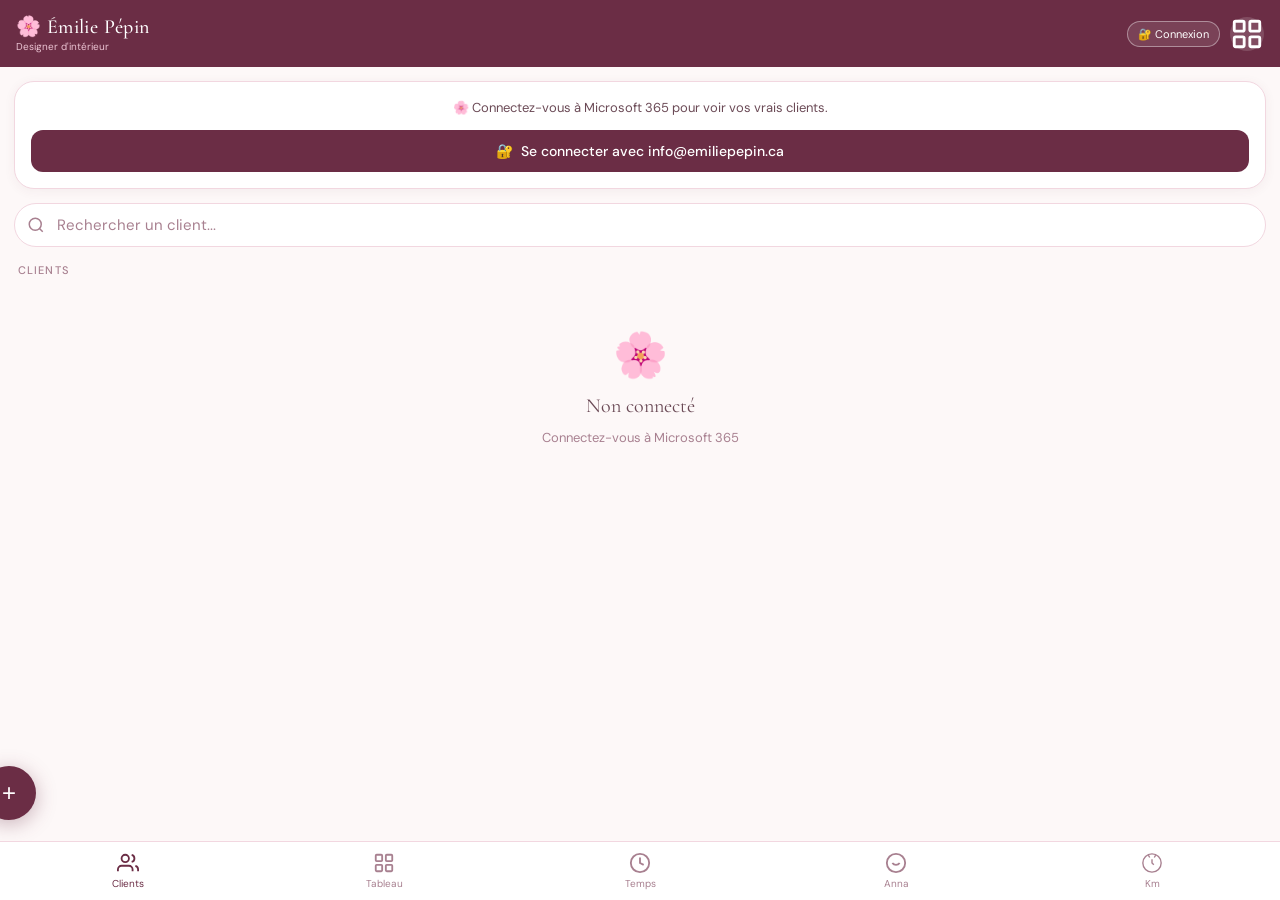
==== commit fadf2d73: "Facture sauvee OneDrive, kilometrage MileIQ auto-detect GPS, Gantt Outlook+Planner, Teams (v27) Co-A" ====
--- a/index.html
+++ b/index.html
@@ -14,6 +14,7 @@
 <link rel="preconnect" href="https://fonts.gstatic.com" crossorigin>
 <link href="https://fonts.googleapis.com/css2?family=Cormorant+Garamond:ital,wght@0,300;0,400;0,500;0,600;1,300;1,400&family=DM+Sans:wght@300;400;500&display=swap" rel="stylesheet">
 <script src="https://cdn.jsdelivr.net/npm/@azure/msal-browser@3.28.0/lib/msal-browser.min.js"></script>
+<script src="https://unpkg.com/dxf-parser@1.0.3/dist/dxf-parser.js" onerror="console.warn('dxf-parser CDN unavailable — fallback parser will be used')"></script>
 <style>
 :root {
   --mauve: #6B2D45;
@@ -250,6 +251,31 @@
 #printReport .pr-photo img { width: 100%; border-radius: 8px; border: 1px solid #ddd; }
 #printReport .pr-caption { font-size: 11px; color: #6B4A56; margin-top: 4px; padding: 2px 4px; }
 #printInvoice { display: none; font-family: 'DM Sans', Arial, sans-serif; }
+.fp-tool-btn { transition: all 0.15s; }
+.fp-active { background: var(--mauve) !important; color: white !important; }
+.budget-line { background:white;border-radius:12px;padding:14px;box-shadow:var(--shadow-card);display:flex;flex-direction:column;gap:8px; }
+.budget-line input { border:none;border-bottom:1px solid var(--blush);padding:4px 0;font-family:'DM Sans',sans-serif;font-size:13px;color:#333;background:transparent;outline:none;width:100%; }
+.budget-line .bl-row { display:flex;gap:8px;align-items:center; }
+.budget-line .bl-label { font-size:10px;text-transform:uppercase;letter-spacing:0.06em;color:var(--text-light);margin-bottom:2px; }
+.km-trip-card { background:white;border-radius:var(--radius);padding:14px;box-shadow:var(--shadow-card);display:flex;gap:12px;align-items:flex-start; }
+.km-trip-dot { width:10px;height:10px;border-radius:50%;background:var(--mauve);margin-top:5px;flex-shrink:0; }
+.km-trip-info { flex:1;min-width:0; }
+.km-trip-route { font-family:'DM Sans',sans-serif;font-size:13px;color:#333;font-weight:500;white-space:nowrap;overflow:hidden;text-overflow:ellipsis; }
+.km-trip-meta { font-size:11px;color:var(--text-light);margin-top:2px;font-family:'DM Sans',sans-serif; }
+.km-trip-amount { font-family:'Cormorant Garamond',serif;font-size:20px;color:var(--mauve);white-space:nowrap; }
+/* PUNCH LIST */
+.punch-card { background:white;border-radius:var(--radius);padding:14px;box-shadow:var(--shadow-card);display:flex;gap:12px;align-items:flex-start; }
+.punch-status { width:24px;height:24px;border-radius:50%;border:2px solid var(--blush);display:flex;align-items:center;justify-content:center;cursor:pointer;flex-shrink:0;margin-top:2px;transition:all 0.2s; }
+.punch-status.done { background:var(--mauve);border-color:var(--mauve);color:white; }
+.punch-status.doing { background:#FFD60A;border-color:#FFD60A; }
+.pl-filter.active { border-bottom-color:var(--mauve)!important;color:var(--mauve)!important; }
+@keyframes spin { from{transform:rotate(0deg)} to{transform:rotate(360deg)} }
+@keyframes pulse { 0%,100%{opacity:1} 50%{opacity:0.4} }
+.gantt-bar { height:28px;border-radius:6px;position:relative;min-width:4px;transition:width 0.3s; }
+.gantt-row { display:flex;align-items:center;gap:10px;margin-bottom:10px; }
+.gantt-label { width:110px;font-family:'DM Sans',sans-serif;font-size:12px;color:#333;flex-shrink:0;white-space:nowrap;overflow:hidden;text-overflow:ellipsis; }
+.gantt-track { flex:1;background:#E5E5EA;border-radius:6px;height:28px;position:relative;overflow:hidden; }
+.g-tab.active { border-bottom-color:var(--mauve)!important;color:var(--mauve)!important; }
 </style>
 </head>
 <body>
@@ -313,11 +339,47 @@
       <button class="action-btn" onclick="showScreen('screenTemps')"><div class="action-icon icon-time">⏱️</div><div class="action-label">Feuille de temps</div></button>
       <button class="action-btn" onclick="showSuiviProjet()"><div class="action-icon icon-project">📊</div><div class="action-label">Suivi projet</div></button>
       <button class="action-btn" onclick="showScreen('screenMoodboard')"><div class="action-icon" style="background:#FFF0F8">🎨</div><div class="action-label">Moodboard</div></button>
-      <button class="action-btn" onclick="logDeplacement()"><div class="action-icon icon-move">🚗</div><div class="action-label">Déplacement</div></button>
+      <button class="action-btn" onclick="openKilometres()"><div class="action-icon icon-move">🚗</div><div class="action-label">Kilométrage</div></button>
       <button class="action-btn" onclick="askAnna()"><div class="action-icon icon-anna">✨</div><div class="action-label">Demander à Anna</div></button>
       <button class="action-btn" onclick="generatePhotoReport()"><div class="action-icon" style="background:#FFF0EA;"><svg width="22" height="22" viewBox="0 0 24 24" fill="none" stroke="#E05A00" stroke-width="2"><polyline points="6 9 6 2 18 2 18 9"/><path d="M6 18H4a2 2 0 0 1-2-2v-5a2 2 0 0 1 2-2h16a2 2 0 0 1 2 2v5a2 2 0 0 1-2 2h-2"/><rect x="6" y="14" width="12" height="8"/></svg></div><div class="action-label">Rapport PDF</div></button>
       <button class="action-btn" onclick="openBeforeAfterPicker()"><div class="action-icon" style="background:#F0EAFF;"><svg width="22" height="22" viewBox="0 0 24 24" fill="none" stroke="#6B3AC4" stroke-width="2"><rect x="2" y="3" width="20" height="18" rx="2"/><line x1="12" y1="3" x2="12" y2="21"/></svg></div><div class="action-label">Avant / Apr&egrave;s</div></button>
+      <button class="action-btn" onclick="openFloorPlan()">
+        <svg width="28" height="28" viewBox="0 0 24 24" fill="none" stroke="currentColor" stroke-width="1.5"><rect x="3" y="3" width="18" height="18" rx="2"/><path d="M3 9h18M9 9v12M3 15h6"/></svg>
+        <span>Plan d'étage</span>
+      </button>
+      <button class="action-btn" onclick="openBudget()">
+        <svg width="28" height="28" viewBox="0 0 24 24" fill="none" stroke="currentColor" stroke-width="1.5"><path d="M12 2v20M17 5H9.5a3.5 3.5 0 000 7h5a3.5 3.5 0 010 7H6"/></svg>
+        <span>Budget</span>
+      </button>
+      <button class="action-btn" onclick="openPunchList()">
+        <svg width="28" height="28" viewBox="0 0 24 24" fill="none" stroke="currentColor" stroke-width="1.5"><path d="M9 11l3 3L22 4"/><path d="M21 12v7a2 2 0 01-2 2H5a2 2 0 01-2-2V5a2 2 0 012-2h11"/></svg>
+        <span>Punch list</span>
+      </button>
+      <button class="action-btn" onclick="generateClientPortal()">
+        <svg width="28" height="28" viewBox="0 0 24 24" fill="none" stroke="currentColor" stroke-width="1.5"><path d="M18 13v6a2 2 0 01-2 2H5a2 2 0 01-2-2V8a2 2 0 012-2h6"/><polyline points="15 3 21 3 21 9"/><line x1="10" y1="14" x2="21" y2="3"/></svg>
+        <span>Portail client</span>
+      </button>
+      <button class="action-btn" onclick="openGantt()">
+        <svg width="28" height="28" viewBox="0 0 24 24" fill="none" stroke="currentColor" stroke-width="1.5"><rect x="3" y="4" width="18" height="3" rx="1"/><rect x="3" y="10" width="12" height="3" rx="1"/><rect x="3" y="16" width="15" height="3" rx="1"/></svg>
+        <span>Planification</span>
+      </button>
+      <button class="action-btn" onclick="sendTeamsUpdate()">
+        <svg width="28" height="28" viewBox="0 0 24 24" fill="none" stroke="currentColor" stroke-width="1.5"><path d="M17 21v-2a4 4 0 00-4-4H5a4 4 0 00-4 4v2"/><circle cx="9" cy="7" r="4"/><path d="M23 21v-2a4 4 0 00-3-3.87M16 3.13a4 4 0 010 7.75"/></svg>
+        <span>Teams</span>
+      </button>
     </div>
+    <!-- ONEDRIVE FILE BROWSER -->
+    <div id="clientFilesSection" style="margin:12px 14px;background:white;border-radius:var(--radius);box-shadow:var(--shadow-card);overflow:hidden;">
+      <div style="display:flex;align-items:center;padding:12px 14px;border-bottom:1px solid var(--blush);">
+        <span style="font-family:'DM Sans',sans-serif;font-size:12px;font-weight:600;text-transform:uppercase;letter-spacing:0.08em;color:var(--text-light);flex:1;">Fichiers OneDrive</span>
+        <button onclick="refreshClientFiles()" style="background:none;border:none;color:var(--mauve);font-size:12px;font-family:'DM Sans',sans-serif;cursor:pointer;">↻ Actualiser</button>
+        <button onclick="uploadClientFile()" style="background:var(--mauve);color:white;border:none;border-radius:12px;padding:4px 12px;font-size:11px;font-family:'DM Sans',sans-serif;cursor:pointer;margin-left:8px;">+ Ajouter</button>
+      </div>
+      <div id="clientFilesList" style="padding:8px 0;max-height:300px;overflow-y:auto;">
+        <div style="text-align:center;padding:20px;color:var(--text-light);font-size:13px;font-family:'DM Sans',sans-serif;">Chargement des fichiers…</div>
+      </div>
+    </div>
+    <input type="file" id="clientFileUploadInput" style="display:none" onchange="handleClientFileUpload(event)">
     <button class="bill-btn" onclick="printInvoice()"><span>💰</span> Facturer ce client</button>
   </div>
 </div>
@@ -874,6 +936,7 @@
   <button class="nav-item" id="nav-dashboard" onclick="navTo('screenDashboard','nav-dashboard')"><svg viewBox="0 0 24 24" fill="none" stroke="currentColor" stroke-width="2"><rect x="3" y="3" width="7" height="7" rx="1"/><rect x="14" y="3" width="7" height="7" rx="1"/><rect x="3" y="14" width="7" height="7" rx="1"/><rect x="14" y="14" width="7" height="7" rx="1"/></svg>Tableau</button>
   <button class="nav-item" id="nav-temps" onclick="navTo('screenTemps','nav-temps')"><svg viewBox="0 0 24 24" fill="none" stroke="currentColor" stroke-width="2"><circle cx="12" cy="12" r="10"/><polyline points="12 6 12 12 16 14"/></svg>Temps</button>
   <button class="nav-item" id="nav-anna" onclick="navTo('screenAnna','nav-anna');_renderAnnaChips()"><svg viewBox="0 0 24 24" fill="none" stroke="currentColor" stroke-width="2"><path d="M12 2a10 10 0 0 1 10 10c0 5.52-4.48 10-10 10S2 17.52 2 12 6.48 2 12 2"/><path d="M8 12s1.5 2 4 2 4-2 4-2"/><line x1="9" y1="9" x2="9.01" y2="9"/><line x1="15" y1="9" x2="15.01" y2="9"/></svg>Anna</button>
+  <button class="nav-item" id="nav-km" onclick="openKilometres()"><svg viewBox="0 0 24 24" fill="none" stroke="currentColor" stroke-width="1.5"><circle cx="12" cy="12" r="10"/><path d="M12 8v4l2 2"/><path d="M8 3.5l1.5 2.5M16 3.5L14.5 6"/></svg>Km</button>
 </nav>
 
 <script>
@@ -924,7 +987,7 @@
 let viewerCurrentIndex = 0;
 let viewerStartX = 0;
 let _gpsCoords = null;
-navigator.geolocation?.getCurrentPosition(p=>{ _gpsCoords={lat:p.coords.latitude,lng:p.coords.longitude}; },{},{ enableHighAccuracy:false, timeout:8000 });
+navigator.geolocation?.getCurrentPosition(p=>{ _gpsCoords={lat:p.coords.latitude,lng:p.coords.longitude}; },()=>{},{ enableHighAccuracy:false, timeout:8000 });
 
 // ===== INIT =====
 window.addEventListener('load', async () => {
@@ -1085,6 +1148,7 @@
   if(addrEl){if(c.address){addrEl.textContent='📍 '+c.address;addrEl.style.display='block';}else addrEl.style.display='none';}
   renderPhases(c.id);
   showScreen('screenClient');
+  loadClientFiles();
 }
 
 // ===== NAVIGATION =====
@@ -2551,7 +2615,7 @@
 function showSuiviProjet(){showToast('Suivi projet — bientôt disponible');}
 function showFacturer(){showToast('Facturation — utilisez Power Automate Flux 2');}
 function startVoiceNote(){showToast('Note vocale — bientôt disponible');}
-function logDeplacement(){showToast('Déplacement enregistré dans TripLog');}
+function logDeplacement(){ openKilometres(); }
 function askAnna(){navTo('screenAnna','nav-anna');_renderAnnaChips();}
 function toggleSwatch(el){el.classList.toggle('selected');}
 function addMoodImage(){document.getElementById('moodInput').click();}
@@ -2854,23 +2918,78 @@
   const entries=(state.timeEntries||[]).filter(e=>e.clientId===clientId);
   return entries.reduce((s,e)=>s+(e.duration||0),0)/3600;
 }
-function printInvoice(){
+async function printInvoice(){
   const client=state.currentClient;if(!client)return;
-  const id=client.id||client.ID;
-  const rate=_getClientRate(id);
+  const id=client.id||client.ID||'';
+  const clientName=client.name||client.Nom||client.Title||'';
+  let rate=_getClientRate(id);
   if(!rate){
-    const r=parseFloat(prompt('Taux horaire ($/h) pour '+escHtml(client.Title||'')+':', '0')||'0');
-    if(r>0)_setClientRate(id,r);
-  }
-  const finalRate=_getClientRate(id);
+    const input=prompt('Taux horaire ($/h) pour '+clientName+' :','125');
+    if(!input)return;
+    rate=parseFloat(input)||0;
+    _setClientRate(id,rate);
+  }
   const entries=(state.timeEntries||[]).filter(e=>e.clientId===id);
-  const rows=entries.map(e=>{const h=(e.duration||0)/3600;return '<tr style="border-bottom:1px solid #eee"><td style="padding:6px 0">'+escHtml(e.note||'Travail'+(e.date?' — '+e.date:''))+'</td><td style="text-align:right;padding:6px 0">'+h.toFixed(2)+'h</td><td style="text-align:right;padding:6px 0">'+(h*finalRate).toFixed(2)+'$</td></tr>';}).join('');
-  const total=entries.reduce((s,e)=>s+(e.duration||0)/3600,0)*finalRate;
-  document.getElementById('invMeta').textContent=(client.Title||client.name||'')+' · '+new Date().toLocaleDateString('fr-CA',{day:'2-digit',month:'long',year:'numeric'});
-  document.getElementById('invTable').innerHTML='<tr style="font-weight:600;border-bottom:2px solid #6B2D45"><td>Description</td><td style="text-align:right">Heures</td><td style="text-align:right">Montant</td></tr>'+rows;
-  document.getElementById('invTotal').textContent='Total : '+total.toFixed(2)+' $';
-  document.getElementById('printInvoice').style.display='block';
-  setTimeout(()=>{window.print();setTimeout(()=>{document.getElementById('printInvoice').style.display='none';},500);},200);
+  const rows=entries.map(e=>{const h=(e.duration||0)/3600;return '<tr style="border-bottom:1px solid #eee"><td style="padding:8px 10px">'+escHtml(e.note||'Travail'+(e.date?' — '+e.date:''))+'</td><td style="text-align:right;padding:8px 10px">'+h.toFixed(2)+'h</td><td style="text-align:right;padding:8px 10px">'+(h*rate).toFixed(2)+'$</td></tr>';}).join('');
+  const total=entries.reduce((s,e)=>s+(e.duration||0)/3600,0)*rate;
+  const dateStr=new Date().toLocaleDateString('fr-CA',{day:'2-digit',month:'long',year:'numeric'});
+  const numFact='FA-'+Date.now().toString().slice(-6);
+
+  const htmlContent=`<!DOCTYPE html><html lang="fr"><head><meta charset="UTF-8">
+<title>Facture ${numFact} — ${escHtml(clientName)}</title>
+<style>
+  body{font-family:'DM Sans',Arial,sans-serif;color:#2A1520;padding:30px;max-width:700px;margin:0 auto;}
+  .header{display:flex;justify-content:space-between;align-items:flex-start;margin-bottom:30px;padding-bottom:20px;border-bottom:3px solid #6B2D45;}
+  .logo{font-family:Georgia,serif;font-size:24px;color:#6B2D45;}
+  .logo-sub{font-size:11px;letter-spacing:0.1em;text-transform:uppercase;color:#9B4D6B;margin-top:3px;}
+  .invoice-title{font-size:28px;color:#6B2D45;font-family:Georgia,serif;text-align:right;}
+  .invoice-num{font-size:13px;color:#9B4D6B;text-align:right;}
+  .meta{display:flex;justify-content:space-between;margin-bottom:24px;font-size:13px;}
+  .meta-block{}
+  .meta-label{font-size:10px;text-transform:uppercase;letter-spacing:0.08em;color:#9B4D6B;margin-bottom:4px;}
+  table{width:100%;border-collapse:collapse;font-size:13px;}
+  th{background:#6B2D45;color:white;padding:10px 10px;text-align:left;font-weight:500;}
+  th:not(:first-child){text-align:right;}
+  .total-row{font-weight:700;font-size:15px;border-top:2px solid #6B2D45;}
+  .total-row td{padding:12px 10px;}
+  .footer{margin-top:30px;font-size:11px;color:#9B4D6B;text-align:center;border-top:1px solid #F0E0E8;padding-top:16px;}
+  @media print{.no-print{display:none;}}
+</style></head><body>
+<div class="header">
+  <div><div class="logo">Émilie Pépin</div><div class="logo-sub">Designer d'intérieur</div><div style="margin-top:12px;font-size:12px;color:#6B4A56;">info@emiliepepin.ca</div></div>
+  <div><div class="invoice-title">FACTURE</div><div class="invoice-num">${numFact}</div><div style="font-size:12px;color:#9B4D6B;text-align:right;margin-top:4px;">${dateStr}</div></div>
+</div>
+<div class="meta">
+  <div class="meta-block"><div class="meta-label">Facturer à</div><strong>${escHtml(clientName)}</strong></div>
+  <div class="meta-block" style="text-align:right"><div class="meta-label">Taux horaire</div>${rate.toFixed(2)} $/h</div>
+</div>
+<table>
+  <tr><th>Description</th><th style="text-align:right">Heures</th><th style="text-align:right">Montant</th></tr>
+  ${rows||'<tr><td colspan="3" style="padding:10px;color:#9B4D6B;">Aucune entrée de temps enregistrée</td></tr>'}
+  <tr class="total-row"><td colspan="2" style="text-align:right;padding:12px 10px;">TOTAL</td><td style="text-align:right;padding:12px 10px;color:#6B2D45;">${total.toFixed(2)} $</td></tr>
+</table>
+<div class="footer">Merci de votre confiance · Paiement dans les 30 jours · info@emiliepepin.ca</div>
+<div class="no-print" style="margin-top:20px;text-align:center;"><button onclick="window.print()" style="background:#6B2D45;color:white;border:none;border-radius:8px;padding:12px 28px;font-size:14px;cursor:pointer;">🖨️ Imprimer</button></div>
+</body></html>`;
+
+  // Save to OneDrive Factures folder
+  if(state.accessToken && clientName){
+    try{
+      const fileName='Facture_'+numFact+'_'+clientName.replace(/[^a-zA-Z0-9]/g,'_')+'.html';
+      const path='/me/drive/root:/Emilie Pepin Designer Interieur/CLIENTS/'+encodeURIComponent(clientName)+'/Factures/'+encodeURIComponent(fileName)+':/content';
+      await fetch('https://graph.microsoft.com/v1.0'+path,{
+        method:'PUT',
+        headers:{'Authorization':'Bearer '+state.accessToken,'Content-Type':'text/html; charset=utf-8'},
+        body:htmlContent
+      });
+      showToast('✅ Facture sauvegardée dans OneDrive/Factures !');
+    }catch(err){ showToast('⚠️ Sauvegarde OneDrive échouée: '+err.message); }
+  }
+
+  // Open print window
+  const win=window.open('','_blank');
+  if(win){win.document.write(htmlContent);win.document.close();}
+  else{ showToast('Autorisez les pop-ups pour imprimer'); }
 }
 
 // ===== PHASES PROJET =====
@@ -2954,10 +3073,1088 @@
 function savePhotoComment(idx, text){ localStorage.setItem('photoComment_'+idx,text); }
 function loadPhotoComment(idx){ return localStorage.getItem('photoComment_'+idx)||''; }
 
+// ===== PLAN D'ETAGE =====
+let fpHistory = [], fpTool = 'pen', fpDrawing = false, fpLastX = 0, fpLastY = 0, fpColor = '#6B2D45', fpSize = 3;
+
+function openFloorPlan() {
+  showScreen('screenFloorPlan');
+  const saved = localStorage.getItem('floorPlan_' + (state.currentClient?.id || state.currentClient?.ID || ''));
+  if (saved) {
+    _fpLoadImage(saved);
+  }
+}
+
+function loadFloorPlan(e) {
+  const file = e.target.files[0]; if (!file) return;
+  const ext = file.name.split('.').pop().toLowerCase();
+  if (ext === 'dxf' || ext === 'dwg') {
+    const reader = new FileReader();
+    reader.onload = ev => openDxfViewer(ev.target.result, file.name);
+    reader.readAsText(file);
+    e.target.value = '';
+    return;
+  }
+  const reader = new FileReader();
+  reader.onload = ev => _fpLoadImage(ev.target.result);
+  reader.readAsDataURL(file);
+  e.target.value = '';
+}
+
+function _fpLoadImage(src) {
+  const img = new Image();
+  img.onload = () => {
+    const canvas = document.getElementById('fpCanvas');
+    const container = document.getElementById('floorPlanCanvas');
+    const maxW = window.innerWidth;
+    const maxH = window.innerHeight - 200;
+    let w = img.width, h = img.height;
+    if (w > maxW) { h = h * maxW / w; w = maxW; }
+    if (h > maxH) { w = w * maxH / h; h = maxH; }
+    canvas.width = Math.round(w);
+    canvas.height = Math.round(h);
+    const ctx = canvas.getContext('2d');
+    ctx.drawImage(img, 0, 0, canvas.width, canvas.height);
+    fpHistory = [ctx.getImageData(0, 0, canvas.width, canvas.height)];
+    document.getElementById('floorPlanEmpty').style.display = 'none';
+    container.style.display = 'flex';
+    _fpBindEvents(canvas);
+  };
+  img.src = src;
+}
+
+function _fpBindEvents(canvas) {
+  const nc = canvas.cloneNode(true);
+  canvas.parentNode.replaceChild(nc, canvas);
+  const c = document.getElementById('fpCanvas');
+  const getPos = e => {
+    const r = c.getBoundingClientRect();
+    const t = e.touches ? e.touches[0] : e;
+    return [(t.clientX - r.left) * c.width / r.width, (t.clientY - r.top) * c.height / r.height];
+  };
+  const start = e => { e.preventDefault(); fpDrawing = true; [fpLastX, fpLastY] = getPos(e); };
+  const move = e => {
+    e.preventDefault();
+    if (!fpDrawing) return;
+    const [x, y] = getPos(e);
+    const ctx = c.getContext('2d');
+    ctx.strokeStyle = fpColor; ctx.lineWidth = fpSize; ctx.lineCap = 'round'; ctx.lineJoin = 'round';
+    ctx.beginPath(); ctx.moveTo(fpLastX, fpLastY); ctx.lineTo(x, y); ctx.stroke();
+    [fpLastX, fpLastY] = [x, y];
+  };
+  const end = e => {
+    if (!fpDrawing) return;
+    fpDrawing = false;
+    const ctx = c.getContext('2d');
+    fpHistory.push(ctx.getImageData(0, 0, c.width, c.height));
+    if (fpHistory.length > 30) fpHistory.shift();
+  };
+  c.addEventListener('mousedown', start);
+  c.addEventListener('mousemove', move);
+  c.addEventListener('mouseup', end);
+  c.addEventListener('touchstart', start, { passive: false });
+  c.addEventListener('touchmove', move, { passive: false });
+  c.addEventListener('touchend', end);
+}
+
+function fpUndo() {
+  if (fpHistory.length <= 1) return;
+  fpHistory.pop();
+  const c = document.getElementById('fpCanvas');
+  c.getContext('2d').putImageData(fpHistory[fpHistory.length - 1], 0, 0);
+}
+
+function fpSetTool(tool) {
+  fpTool = tool;
+  document.querySelectorAll('.fp-tool-btn').forEach(b => b.classList.remove('fp-active'));
+  const btn = document.getElementById(tool === 'pen' ? 'fpBtnPen' : 'fpBtnText');
+  if (btn) btn.classList.add('fp-active');
+}
+
+function fpSave() {
+  const c = document.getElementById('fpCanvas');
+  const dataUrl = c.toDataURL('image/jpeg', 0.85);
+  const clientId = state.currentClient?.id || state.currentClient?.ID || '';
+  localStorage.setItem('floorPlan_' + clientId, dataUrl);
+  showToast('✅ Plan sauvegardé !');
+}
+
+// ===== BUDGET =====
+function _budgetKey() { return 'budget_' + (state.currentClient?.id || state.currentClient?.ID || ''); }
+
+function openBudget() {
+  showScreen('screenBudget');
+  renderBudget();
+}
+
+function _getBudgetLines() {
+  try { return JSON.parse(localStorage.getItem(_budgetKey()) || '[]'); } catch(e) { return []; }
+}
+function _saveBudgetLines(lines) { localStorage.setItem(_budgetKey(), JSON.stringify(lines)); }
+
+function addBudgetLine() {
+  const lines = _getBudgetLines();
+  lines.push({ id: Date.now(), article: '', fournisseur: '', estime: '', reel: '' });
+  _saveBudgetLines(lines);
+  renderBudget();
+}
+
+function deleteBudgetLine(id) {
+  const lines = _getBudgetLines().filter(l => l.id !== id);
+  _saveBudgetLines(lines);
+  renderBudget();
+}
+
+function updateBudgetLine(id, field, value) {
+  const lines = _getBudgetLines();
+  const line = lines.find(l => l.id === id);
+  if (line) { line[field] = value; _saveBudgetLines(lines); }
+  _updateBudgetTotals();
+}
+
+function _updateBudgetTotals() {
+  const lines = _getBudgetLines();
+  const total = lines.reduce((s, l) => s + (parseFloat(l.estime) || 0), 0);
+  const spent = lines.reduce((s, l) => s + (parseFloat(l.reel) || 0), 0);
+  const el = document.getElementById('budgetTotal');
+  const es = document.getElementById('budgetSpent');
+  if (el) el.textContent = total.toFixed(2) + ' $';
+  if (es) { es.textContent = spent.toFixed(2) + ' $'; es.style.color = spent > total ? '#FF453A' : '#34C759'; }
+}
+
+function renderBudget() {
+  const lines = _getBudgetLines();
+  const container = document.getElementById('budgetLines');
+  if (!container) return;
+  container.innerHTML = lines.length === 0
+    ? '<div style="text-align:center;padding:40px;color:var(--text-light);font-family:\'DM Sans\',sans-serif;font-size:14px;">Aucune ligne de budget.<br>Appuyez sur &quot;+ Ligne&quot; pour commencer.</div>'
+    : lines.map(l => `
+      <div class="budget-line">
+        <div style="display:flex;justify-content:space-between;align-items:center;">
+          <div class="bl-label">Article</div>
+          <button onclick="deleteBudgetLine(${l.id})" style="background:none;border:none;color:#FF453A;font-size:18px;cursor:pointer;padding:0;">×</button>
+        </div>
+        <input type="text" placeholder="Nom de l'article" value="${escHtml(l.article||'')}" onchange="updateBudgetLine(${l.id},'article',this.value)" oninput="updateBudgetLine(${l.id},'article',this.value)">
+        <div class="bl-row">
+          <div style="flex:1;">
+            <div class="bl-label">Fournisseur</div>
+            <input type="text" placeholder="Ex: IKEA, Rona…" value="${escHtml(l.fournisseur||'')}" onchange="updateBudgetLine(${l.id},'fournisseur',this.value)" oninput="updateBudgetLine(${l.id},'fournisseur',this.value)">
+          </div>
+        </div>
+        <div class="bl-row">
+          <div style="flex:1;">
+            <div class="bl-label">Estimé ($)</div>
+            <input type="number" placeholder="0.00" value="${escHtml(l.estime||'')}" onchange="updateBudgetLine(${l.id},'estime',this.value)" oninput="updateBudgetLine(${l.id},'estime',this.value)">
+          </div>
+          <div style="flex:1;">
+            <div class="bl-label">Réel ($)</div>
+            <input type="number" placeholder="0.00" value="${escHtml(l.reel||'')}" onchange="updateBudgetLine(${l.id},'reel',this.value)" oninput="updateBudgetLine(${l.id},'reel',this.value)">
+          </div>
+          <div style="flex:0.6;text-align:right;">
+            <div class="bl-label">Écart</div>
+            <div style="font-size:13px;font-weight:600;color:${(parseFloat(l.reel)||0)>(parseFloat(l.estime)||0)?'#FF453A':'#34C759'};">${((parseFloat(l.reel)||0)-(parseFloat(l.estime)||0)).toFixed(2)} $</div>
+          </div>
+        </div>
+      </div>`).join('');
+  _updateBudgetTotals();
+}
+
+function printBudget() {
+  const client = state.currentClient;
+  const lines = _getBudgetLines();
+  const total = lines.reduce((s,l)=>s+(parseFloat(l.estime)||0),0);
+  const spent = lines.reduce((s,l)=>s+(parseFloat(l.reel)||0),0);
+  const win = window.open('', '_blank');
+  win.document.write(`<!DOCTYPE html><html><head><meta charset="UTF-8"><title>Budget</title>
+  <style>body{font-family:'DM Sans',Arial,sans-serif;color:#2A1520;padding:20px;}
+  h1{font-family:Georgia,serif;color:#6B2D45;font-size:28px;}
+  table{width:100%;border-collapse:collapse;font-size:13px;margin-top:16px;}
+  th{background:#6B2D45;color:white;padding:8px 10px;text-align:left;}
+  td{padding:8px 10px;border-bottom:1px solid #eee;}
+  .total{font-weight:700;font-size:15px;text-align:right;margin-top:12px;}
+  @media print{button{display:none;}}</style></head><body>
+  <h1>Budget — ${escHtml(client?.name||client?.Nom||client?.Title||'')}</h1>
+  <p style="color:#6B4A56;font-size:13px;">${new Date().toLocaleDateString('fr-CA',{day:'2-digit',month:'long',year:'numeric'})}</p>
+  <table><tr><th>Article</th><th>Fournisseur</th><th>Estimé</th><th>Réel</th><th>Écart</th></tr>
+  ${lines.map(l=>`<tr><td>${escHtml(l.article||'—')}</td><td>${escHtml(l.fournisseur||'—')}</td><td>${(parseFloat(l.estime)||0).toFixed(2)} $</td><td>${(parseFloat(l.reel)||0).toFixed(2)} $</td><td style="color:${(parseFloat(l.reel)||0)>(parseFloat(l.estime)||0)?'#FF453A':'#34C759'}">${((parseFloat(l.reel)||0)-(parseFloat(l.estime)||0)).toFixed(2)} $</td></tr>`).join('')}
+  </table>
+  <div class="total">Total estimé : ${total.toFixed(2)} $ &nbsp;|&nbsp; Total réel : ${spent.toFixed(2)} $</div>
+  <button onclick="window.print()" style="margin-top:20px;padding:10px 24px;background:#6B2D45;color:white;border:none;border-radius:8px;cursor:pointer;font-size:14px;">Imprimer</button>
+  </body></html>`);
+  win.document.close();
+}
+
+// ===== KILOMÉTRAGE MileIQ-style =====
+let _kmAutoWatchId = null, _kmAutoTrip = null, _kmAutoStartPos = null, _kmAutoLastPos = null, _kmAutoDistKm = 0;
+let _kmTripType = 'pro';
+
+function _kmKey(){ return 'km_trips'; }
+function _getTrips(){ try{ return JSON.parse(localStorage.getItem(_kmKey())||'[]'); }catch(e){ return []; } }
+function _saveTrips(trips){ localStorage.setItem(_kmKey(), JSON.stringify(trips)); }
+function getKmRate(){ return parseFloat(localStorage.getItem('km_rate')||'0.70'); }
+function saveKmRate(v){ localStorage.setItem('km_rate', parseFloat(v)||0.70); }
+
+function openKilometres(){
+  navTo('screenKilometres','nav-km');
+  const r = document.getElementById('kmRate');
+  if(r) r.value = getKmRate().toFixed(2);
+  renderTrips();
+}
+
+function setTripType(type, btn){
+  _kmTripType = type;
+  document.getElementById('tripTypePro').style.background = type==='pro' ? 'var(--mauve)' : '#F2F2F7';
+  document.getElementById('tripTypePro').style.color = type==='pro' ? 'white' : '#8E8E93';
+  document.getElementById('tripTypePerso').style.background = type==='perso' ? '#FF453A' : '#F2F2F7';
+  document.getElementById('tripTypePerso').style.color = type==='perso' ? 'white' : '#8E8E93';
+}
+
+// === AUTO-DETECTION (GPS speed threshold) ===
+function startAutoDetect(){
+  if(!navigator.geolocation){ showToast('GPS non disponible sur cet appareil'); return; }
+  if(_kmAutoWatchId !== null){ stopAutoDetect(); return; }
+  showToast('📍 Détection auto activée — en attente de mouvement…');
+  const btn = document.getElementById('kmAutoBtn');
+  if(btn){ btn.textContent = '⏹ Arrêter détection'; btn.style.background = '#FF453A'; btn.style.color = 'white'; }
+  _kmAutoWatchId = navigator.geolocation.watchPosition(
+    pos => _kmHandleGpsUpdate(pos),
+    err => { showToast('GPS: '+err.message); stopAutoDetect(); },
+    { enableHighAccuracy: true, timeout: 15000, maximumAge: 0 }
+  );
+}
+
+function stopAutoDetect(){
+  if(_kmAutoWatchId !== null){ navigator.geolocation.clearWatch(_kmAutoWatchId); _kmAutoWatchId = null; }
+  const btn = document.getElementById('kmAutoBtn');
+  if(btn){ btn.textContent = '📍 Activer détection auto'; btn.style.background = 'var(--blush)'; btn.style.color = 'var(--mauve)'; }
+  if(_kmAutoTrip){ stopAutoTrip(false); }
+}
+
+function _kmHandleGpsUpdate(pos){
+  const speed = pos.coords.speed || 0;
+  const speedKmh = speed * 3.6;
+  if(speedKmh > 15 && !_kmAutoTrip){
+    _kmAutoTrip = { startTime: new Date(), startLat: pos.coords.latitude, startLng: pos.coords.longitude };
+    _kmAutoStartPos = pos; _kmAutoLastPos = pos; _kmAutoDistKm = 0;
+    const banner = document.getElementById('kmDrivingBanner');
+    if(banner) banner.style.display = 'flex';
+    showToast('🚗 Conduite détectée — trajet démarré');
+  } else if(_kmAutoTrip && speedKmh > 5){
+    if(_kmAutoLastPos){
+      _kmAutoDistKm += _haversineKm(
+        _kmAutoLastPos.coords.latitude, _kmAutoLastPos.coords.longitude,
+        pos.coords.latitude, pos.coords.longitude
+      );
+      _kmAutoLastPos = pos;
+      const liveEl = document.getElementById('kmLiveKm');
+      if(liveEl) liveEl.textContent = _kmAutoDistKm.toFixed(1);
+    }
+  } else if(_kmAutoTrip && speedKmh < 5){
+    if(!_kmAutoTrip._stopTimeout){
+      _kmAutoTrip._stopTimeout = setTimeout(()=>{
+        if(_kmAutoDistKm > 0.5) _kmShowClassifyPrompt();
+        else { _kmAutoTrip=null; _kmAutoDistKm=0; const b=document.getElementById('kmDrivingBanner'); if(b)b.style.display='none'; }
+      }, 30000);
+    }
+  }
+}
+
+function _haversineKm(lat1, lon1, lat2, lon2){
+  const R=6371, dLat=(lat2-lat1)*Math.PI/180, dLon=(lon2-lon1)*Math.PI/180;
+  const a=Math.sin(dLat/2)**2+Math.cos(lat1*Math.PI/180)*Math.cos(lat2*Math.PI/180)*Math.sin(dLon/2)**2;
+  return R*2*Math.atan2(Math.sqrt(a),Math.sqrt(1-a));
+}
+
+function _kmShowClassifyPrompt(){
+  const banner = document.getElementById('kmDrivingBanner');
+  if(banner){ banner.style.display='flex'; const l=document.getElementById('kmLiveKm'); if(l) l.textContent=_kmAutoDistKm.toFixed(1); }
+}
+
+function stopAutoTrip(isPro){
+  if(!_kmAutoTrip) return;
+  if(_kmAutoTrip._stopTimeout){ clearTimeout(_kmAutoTrip._stopTimeout); }
+  if(isPro && _kmAutoDistKm > 0.1){
+    const trips = _getTrips();
+    trips.unshift({
+      id: Date.now(),
+      date: _kmAutoTrip.startTime.toISOString().split('T')[0],
+      depart: _kmAutoTrip.startLat.toFixed(4)+', '+_kmAutoTrip.startLng.toFixed(4),
+      dest: _kmAutoLastPos ? _kmAutoLastPos.coords.latitude.toFixed(4)+', '+_kmAutoLastPos.coords.longitude.toFixed(4) : '',
+      km: parseFloat(_kmAutoDistKm.toFixed(1)),
+      client: state.currentClient ? (state.currentClient.name||state.currentClient.Nom||'') : '',
+      motif: 'Trajet auto-détecté',
+      type: 'pro',
+      auto: true
+    });
+    _saveTrips(trips);
+    showToast('✅ Trajet enregistré — '+_kmAutoDistKm.toFixed(1)+' km');
+    renderTrips();
+  }
+  _kmAutoTrip = null; _kmAutoDistKm = 0; _kmAutoLastPos = null;
+  const banner = document.getElementById('kmDrivingBanner');
+  if(banner) banner.style.display = 'none';
+}
+
+// === MANUAL TRIP ===
+function openAddTrip(){
+  _kmTripType = 'pro';
+  document.getElementById('kmInputDate').value = new Date().toISOString().split('T')[0];
+  document.getElementById('kmInputDepart').value = '';
+  document.getElementById('kmInputDest').value = '';
+  document.getElementById('kmInputKm').value = '';
+  document.getElementById('kmInputClient').value = state.currentClient?(state.currentClient.name||state.currentClient.Nom||''):'';
+  document.getElementById('kmInputMotif').value = '';
+  setTripType('pro',null);
+  document.getElementById('kmModal').style.display = 'flex';
+}
+function closeAddTrip(){ document.getElementById('kmModal').style.display='none'; }
+
+function useGpsDepart(){
+  if(!navigator.geolocation){ showToast('GPS non disponible'); return; }
+  showToast('📍 Localisation…');
+  navigator.geolocation.getCurrentPosition(p=>{
+    document.getElementById('kmInputDepart').value=p.coords.latitude.toFixed(5)+', '+p.coords.longitude.toFixed(5);
+    showToast('📍 Position capturée');
+  },()=>showToast('Impossible d\'obtenir la position'),{timeout:8000});
+}
+
+function saveTrip(){
+  const date=document.getElementById('kmInputDate').value;
+  const depart=document.getElementById('kmInputDepart').value.trim();
+  const dest=document.getElementById('kmInputDest').value.trim();
+  const km=parseFloat(document.getElementById('kmInputKm').value)||0;
+  const client=document.getElementById('kmInputClient').value.trim();
+  const motif=document.getElementById('kmInputMotif').value.trim();
+  if(!km){ showToast('Entrez une distance en km'); return; }
+  const trips=_getTrips();
+  trips.unshift({id:Date.now(),date,depart,dest,km,client,motif,type:_kmTripType});
+  _saveTrips(trips); closeAddTrip(); renderTrips();
+  showToast('✅ Trajet enregistré — '+km+' km');
+}
+
+function classifyTrip(id, type){
+  const trips=_getTrips(); const t=trips.find(x=>x.id===id); if(t){ t.type=type; _saveTrips(trips); renderTrips(); }
+}
+
+function deleteTrip(id){
+  if(!confirm('Supprimer ce trajet ?')) return;
+  _saveTrips(_getTrips().filter(t=>t.id!==id)); renderTrips();
+}
+
+function renderTrips(){
+  const trips=_getTrips(); const rate=getKmRate();
+  const now=new Date(); const m=now.getMonth(), y=now.getFullYear();
+  const thisMonth=trips.filter(t=>{ const d=new Date(t.date||''); return d.getMonth()===m && d.getFullYear()===y && t.type==='pro'; });
+  const totalKm=thisMonth.reduce((s,t)=>s+(parseFloat(t.km)||0),0);
+  const totalAmt=totalKm*rate;
+  const el1=document.getElementById('kmTotalKm'); if(el1) el1.textContent=totalKm.toFixed(1);
+  const el2=document.getElementById('kmTotalAmt'); if(el2) el2.textContent=totalAmt.toFixed(2);
+  const el3=document.getElementById('kmTotalTrips'); if(el3) el3.textContent=trips.filter(t=>t.type==='pro').length;
+
+  const unclassified=trips.filter(t=>!t.type);
+  const ucEl=document.getElementById('kmUnclassified'); if(ucEl) ucEl.style.display=unclassified.length?'block':'none';
+  const ucList=document.getElementById('kmUnclassifiedList');
+  if(ucList) ucList.innerHTML=unclassified.map(t=>`
+    <div style="background:white;border-radius:14px;padding:14px;margin-bottom:8px;box-shadow:0 2px 8px rgba(0,0,0,0.06);display:flex;align-items:center;gap:10px;">
+      <div style="flex:1;"><div style="font-family:'DM Sans',sans-serif;font-size:13px;color:#333;">${escHtml(t.depart||'?')} → ${escHtml(t.dest||'?')}</div>
+        <div style="font-size:11px;color:#8E8E93;margin-top:2px;">${escHtml(t.date||'')} · ${(parseFloat(t.km)||0).toFixed(1)} km · ${((parseFloat(t.km)||0)*rate).toFixed(2)} $</div></div>
+      <button onclick="classifyTrip(${t.id},'pro')" style="background:var(--mauve);color:white;border:none;border-radius:12px;padding:6px 12px;font-size:12px;font-family:'DM Sans',sans-serif;cursor:pointer;">💼 Pro</button>
+      <button onclick="classifyTrip(${t.id},'perso')" style="background:#F2F2F7;color:#8E8E93;border:none;border-radius:12px;padding:6px 12px;font-size:12px;font-family:'DM Sans',sans-serif;cursor:pointer;">🏠</button>
+    </div>`).join('');
+
+  const proTrips=trips.filter(t=>t.type==='pro');
+  const list=document.getElementById('kmTripsList'); if(!list) return;
+  if(!proTrips.length){ list.innerHTML='<div style="text-align:center;padding:40px;color:#8E8E93;font-family:\'DM Sans\',sans-serif;font-size:14px;">Aucun trajet professionnel.<br>Appuyez sur « + Manuel » ou activez la détection auto.</div>'; return; }
+  const groups={};
+  proTrips.forEach(t=>{ const d=t.date||'Sans date'; if(!groups[d]) groups[d]=[]; groups[d].push(t); });
+  list.innerHTML=Object.keys(groups).sort((a,b)=>b.localeCompare(a)).map(date=>`
+    <div style="margin-bottom:4px;">
+      <div style="font-size:11px;font-weight:600;color:#8E8E93;font-family:'DM Sans',sans-serif;padding:8px 4px 4px;">${date}</div>
+      ${groups[date].map(t=>`
+        <div style="background:white;border-radius:14px;padding:14px;margin-bottom:6px;box-shadow:0 2px 8px rgba(0,0,0,0.06);display:flex;align-items:center;gap:10px;">
+          <div style="width:36px;height:36px;border-radius:50%;background:var(--blush);display:flex;align-items:center;justify-content:center;flex-shrink:0;font-size:16px;">🚗</div>
+          <div style="flex:1;min-width:0;">
+            <div style="font-family:'DM Sans',sans-serif;font-size:13px;color:#333;white-space:nowrap;overflow:hidden;text-overflow:ellipsis;">${escHtml(t.depart?t.depart+'→'+(t.dest||''):'Trajet')}</div>
+            <div style="font-size:11px;color:#8E8E93;margin-top:2px;font-family:'DM Sans',sans-serif;">${escHtml(t.client||'')}${t.motif?' · '+escHtml(t.motif):''}</div>
+          </div>
+          <div style="text-align:right;flex-shrink:0;">
+            <div style="font-family:'Cormorant Garamond',serif;font-size:18px;color:var(--mauve);">${(parseFloat(t.km)||0).toFixed(1)} km</div>
+            <div style="font-size:11px;color:#8E8E93;">${((parseFloat(t.km)||0)*rate).toFixed(2)} $</div>
+          </div>
+          <button onclick="deleteTrip(${t.id})" style="background:none;border:none;color:#FF453A;font-size:18px;cursor:pointer;padding:0 0 0 6px;">×</button>
+        </div>`).join('')}
+    </div>`).join('');
+}
+
+function printKmReport(){
+  const trips=_getTrips().filter(t=>t.type==='pro');
+  const rate=getKmRate();
+  const totalKm=trips.reduce((s,t)=>s+(parseFloat(t.km)||0),0);
+  const totalAmt=totalKm*rate;
+  const year=new Date().getFullYear();
+  const win=window.open('','_blank');
+  win.document.write(`<!DOCTYPE html><html><head><meta charset="UTF-8"><title>Rapport kilométrage ${year}</title>
+  <style>body{font-family:Arial,sans-serif;color:#2A1520;padding:24px;max-width:800px;margin:0 auto;}h1{font-family:Georgia,serif;color:#6B2D45;font-size:28px;}table{width:100%;border-collapse:collapse;font-size:12px;}th{background:#6B2D45;color:white;padding:8px 10px;text-align:left;}td{padding:8px 10px;border-bottom:1px solid #eee;}.total{font-weight:700;}@media print{button{display:none;}}</style></head><body>
+  <h1>Rapport kilométrage ${year}</h1><p style="color:#6B4A56;font-size:13px;">Émilie Pépin Designer d'intérieur · Taux ARC : ${rate.toFixed(2)} $/km</p>
+  <table><tr><th>Date</th><th>Départ</th><th>Destination</th><th>Client</th><th>Motif</th><th style="text-align:right">km</th><th style="text-align:right">$</th></tr>
+  ${trips.map(t=>`<tr><td>${escHtml(t.date||'')}</td><td>${escHtml(t.depart||'—')}</td><td>${escHtml(t.dest||'—')}</td><td>${escHtml(t.client||'—')}</td><td>${escHtml(t.motif||'—')}</td><td style="text-align:right">${(parseFloat(t.km)||0).toFixed(1)}</td><td style="text-align:right">${((parseFloat(t.km)||0)*rate).toFixed(2)}</td></tr>`).join('')}
+  <tr class="total"><td colspan="5">TOTAL</td><td style="text-align:right">${totalKm.toFixed(1)}</td><td style="text-align:right">${totalAmt.toFixed(2)}</td></tr></table>
+  <button onclick="window.print()" style="margin-top:20px;padding:10px 24px;background:#6B2D45;color:white;border:none;border-radius:8px;cursor:pointer;">Imprimer</button>
+  </body></html>`);
+  win.document.close();
+}
+
+// ===== ONEDRIVE FILE BROWSER =====
+const FILE_ICONS = {
+  pdf: '📄', doc: '📝', docx: '📝', xls: '📊', xlsx: '📊',
+  ppt: '📋', pptx: '📋', jpg: '🖼️', jpeg: '🖼️', png: '🖼️',
+  dxf: '📐', dwg: '📐', skp: '🏠', mp4: '🎬', mov: '🎬',
+  mp3: '🎵', default: '📎'
+};
+
+function _fileIcon(name) {
+  const ext = (name||'').split('.').pop().toLowerCase();
+  return FILE_ICONS[ext] || FILE_ICONS.default;
+}
+
+function _fileSize(bytes) {
+  if (!bytes) return '';
+  if (bytes < 1024) return bytes + ' o';
+  if (bytes < 1048576) return Math.round(bytes/1024) + ' Ko';
+  return (bytes/1048576).toFixed(1) + ' Mo';
+}
+
+async function loadClientFiles() {
+  if (!state.accessToken || !state.currentClient) return;
+  const clientName = state.currentClient.Title || state.currentClient.name || state.currentClient.Nom || '';
+  if (!clientName) return;
+  const container = document.getElementById('clientFilesList');
+  if (!container) return;
+  container.innerHTML = '<div style="text-align:center;padding:20px;color:var(--text-light);font-size:13px;font-family:\'DM Sans\',sans-serif;">Chargement des fichiers…</div>';
+  try {
+    const basePath = '/me/drive/root:/Emilie Pepin Designer Interieur/CLIENTS/' + encodeURIComponent(clientName);
+    const root = await graphGet(basePath + ':/children?$select=name,id,size,lastModifiedDateTime,file,folder,webUrl&$orderby=lastModifiedDateTime desc&$top=100').catch(()=>null);
+    if (!root || !root.value) {
+      container.innerHTML = '<div style="text-align:center;padding:20px;color:var(--text-light);font-size:13px;font-family:\'DM Sans\',sans-serif;">Dossier client introuvable sur OneDrive</div>';
+      return;
+    }
+    let allFiles = root.value.filter(i => i.file);
+    const folders = root.value.filter(i => i.folder);
+    for (const folder of folders) {
+      const sub = await graphGet(basePath + '/' + encodeURIComponent(folder.name) + ':/children?$select=name,id,size,lastModifiedDateTime,file,webUrl&$orderby=lastModifiedDateTime desc&$top=50').catch(()=>null);
+      if (sub && sub.value) {
+        sub.value.filter(i=>i.file).forEach(f => { f._folder = folder.name; allFiles.push(f); });
+      }
+    }
+    if (!allFiles.length) {
+      container.innerHTML = '<div style="text-align:center;padding:20px;color:var(--text-light);font-size:13px;font-family:\'DM Sans\',sans-serif;">Aucun fichier trouvé</div>';
+      return;
+    }
+    const groups = {};
+    allFiles.forEach(f => {
+      const g = f._folder || 'Racine';
+      if (!groups[g]) groups[g] = [];
+      groups[g].push(f);
+    });
+    const folderOrder = ['Factures','Soumissions','Devis','Contrats','Plans','10_Photos','Racine'];
+    const sortedGroups = Object.keys(groups).sort((a,b) => {
+      const ia = folderOrder.indexOf(a), ib = folderOrder.indexOf(b);
+      return (ia===-1?99:ia) - (ib===-1?99:ib);
+    });
+    container.innerHTML = sortedGroups.map(g => `
+      <div>
+        <div style="padding:6px 14px 2px;font-size:10px;font-weight:600;text-transform:uppercase;letter-spacing:0.08em;color:var(--text-light);font-family:'DM Sans',sans-serif;background:var(--rose-cream);">${escHtml(g)}</div>
+        ${groups[g].map(f => `
+          <div onclick="openClientFile('${escHtml(f.webUrl||'')}','${escHtml(f.name||'')}')"
+            style="display:flex;align-items:center;gap:10px;padding:10px 14px;border-bottom:1px solid var(--blush);cursor:pointer;-webkit-tap-highlight-color:rgba(107,45,69,0.08);">
+            <span style="font-size:20px;">${_fileIcon(f.name)}</span>
+            <div style="flex:1;min-width:0;">
+              <div style="font-family:'DM Sans',sans-serif;font-size:13px;color:#333;white-space:nowrap;overflow:hidden;text-overflow:ellipsis;">${escHtml(f.name||'')}</div>
+              <div style="font-size:10px;color:var(--text-light);font-family:'DM Sans',sans-serif;margin-top:1px;">${_fileSize(f.size)} · ${f.lastModifiedDateTime ? new Date(f.lastModifiedDateTime).toLocaleDateString('fr-CA') : ''}</div>
+            </div>
+            <span style="color:var(--text-light);font-size:16px;">›</span>
+          </div>`).join('')}
+      </div>`).join('');
+  } catch(e) {
+    const c2 = document.getElementById('clientFilesList');
+    if(c2) c2.innerHTML = '<div style="padding:14px;color:#FF453A;font-size:12px;font-family:\'DM Sans\',sans-serif;">Erreur chargement: ' + escHtml(e.message||'') + '</div>';
+  }
+}
+
+function openClientFile(webUrl, name) {
+  const ext = (name||'').split('.').pop().toLowerCase();
+  if (['dxf','dwg'].includes(ext)) {
+    showToast('Téléchargement du plan DXF…');
+    fetch(webUrl, { headers: { 'Authorization': 'Bearer ' + state.accessToken } })
+      .then(r => r.text())
+      .then(text => openDxfViewer(text, name))
+      .catch(() => window.open(webUrl, '_blank'));
+    return;
+  }
+  window.open(webUrl, '_blank');
+}
+
+function refreshClientFiles() { loadClientFiles(); }
+
+function uploadClientFile() {
+  document.getElementById('clientFileUploadInput').click();
+}
+
+async function handleClientFileUpload(e) {
+  const file = e.target.files[0];
+  if (!file || !state.accessToken || !state.currentClient) return;
+  const clientName = state.currentClient.Title || state.currentClient.name || state.currentClient.Nom || '';
+  showToast('⬆️ Envoi de ' + file.name + '…');
+  const reader = new FileReader();
+  reader.onload = async ev => {
+    try {
+      const arrayBuffer = ev.target.result;
+      const path = '/me/drive/root:/Emilie Pepin Designer Interieur/CLIENTS/' + encodeURIComponent(clientName) + '/' + encodeURIComponent(file.name) + ':/content';
+      const resp = await fetch('https://graph.microsoft.com/v1.0' + path, {
+        method: 'PUT',
+        headers: { 'Authorization': 'Bearer ' + state.accessToken, 'Content-Type': file.type || 'application/octet-stream' },
+        body: arrayBuffer
+      });
+      if (resp.ok) { showToast('✅ ' + file.name + ' envoyé !'); loadClientFiles(); }
+      else showToast('⚠️ Erreur envoi fichier');
+    } catch(err) { showToast('⚠️ ' + (err.message||'Erreur')); }
+  };
+  reader.readAsArrayBuffer(file);
+  e.target.value = '';
+}
+
+// ===== DXF VIEWER =====
+let _dxfAnnotHistory = [], _dxfAnnotColor = '#FF453A', _dxfAnnotTool = 'pen';
+let _dxfDrawing = false, _dxfLX = 0, _dxfLY = 0;
+
+function openDxfViewer(dxfText, fileName) {
+  document.getElementById('dxfViewer').style.display = 'flex';
+  document.getElementById('dxfFileName').textContent = fileName || 'Plan DXF';
+  document.getElementById('dxfLoading').style.display = 'flex';
+  document.getElementById('dxfAnnotBar').style.display = 'none';
+  setTimeout(() => _parseDxf(dxfText), 50);
+}
+
+function closeDxfViewer() {
+  document.getElementById('dxfViewer').style.display = 'none';
+}
+
+function _parseDxf(text) {
+  const canvas = document.getElementById('dxfCanvas');
+  const parent = canvas.parentElement;
+  canvas.width = parent.offsetWidth * devicePixelRatio;
+  canvas.height = parent.offsetHeight * devicePixelRatio;
+  canvas.style.width = parent.offsetWidth + 'px';
+  canvas.style.height = parent.offsetHeight + 'px';
+  const ctx = canvas.getContext('2d');
+  ctx.fillStyle = '#1a1a2e';
+  ctx.fillRect(0, 0, canvas.width, canvas.height);
+  try {
+    const lines = text.split(/\r?\n/);
+    const entities = [];
+    let i = 0;
+    while (i < lines.length) {
+      if (lines[i].trim() === '0' && lines[i+1] && lines[i+1].trim() === 'LINE') {
+        let x1=0,y1=0,x2=0,y2=0;
+        i += 2;
+        while (i < lines.length && lines[i].trim() !== '0') {
+          const code = parseInt(lines[i].trim());
+          const val = lines[i+1] ? lines[i+1].trim() : '';
+          if (code===10) x1=parseFloat(val);
+          else if (code===20) y1=parseFloat(val);
+          else if (code===11) x2=parseFloat(val);
+          else if (code===21) y2=parseFloat(val);
+          i += 2;
+        }
+        entities.push({type:'LINE',x1,y1,x2,y2});
+      } else if (lines[i].trim() === '0' && lines[i+1] && (lines[i+1].trim() === 'LWPOLYLINE' || lines[i+1].trim() === 'POLYLINE')) {
+        const pts = [];
+        i += 2;
+        let cx=0,cy=0;
+        while (i < lines.length && lines[i].trim() !== '0') {
+          const code = parseInt(lines[i].trim());
+          const val = lines[i+1] ? lines[i+1].trim() : '';
+          if (code===10) cx=parseFloat(val);
+          else if (code===20) { cy=parseFloat(val); pts.push([cx,cy]); }
+          i += 2;
+        }
+        if (pts.length>1) entities.push({type:'POLY',pts});
+      } else { i++; }
+    }
+    if (!entities.length) {
+      ctx.fillStyle = '#fff'; ctx.font = '14px DM Sans,Arial';
+      ctx.fillText('Format DXF non standard — entités non reconnues', 20, 50);
+      document.getElementById('dxfLoading').style.display = 'none';
+      return;
+    }
+    let minX=Infinity,minY=Infinity,maxX=-Infinity,maxY=-Infinity;
+    entities.forEach(e => {
+      if (e.type==='LINE') { minX=Math.min(minX,e.x1,e.x2); maxX=Math.max(maxX,e.x1,e.x2); minY=Math.min(minY,e.y1,e.y2); maxY=Math.max(maxY,e.y1,e.y2); }
+      else if (e.type==='POLY') e.pts.forEach(([px,py])=>{ minX=Math.min(minX,px); maxX=Math.max(maxX,px); minY=Math.min(minY,py); maxY=Math.max(maxY,py); });
+    });
+    const margin = 40;
+    const scaleX = (canvas.width - margin*2) / (maxX - minX || 1);
+    const scaleY = (canvas.height - margin*2) / (maxY - minY || 1);
+    const scale = Math.min(scaleX, scaleY);
+    const offX = margin - minX * scale;
+    const offY = margin + (maxY - minY) * scale;
+    ctx.strokeStyle = '#7EC8E3'; ctx.lineWidth = 1;
+    const toScreen = (x,y) => [x * scale + offX, offY - y * scale];
+    entities.forEach(e => {
+      ctx.beginPath();
+      if (e.type==='LINE') { const [sx,sy]=toScreen(e.x1,e.y1); const [ex,ey]=toScreen(e.x2,e.y2); ctx.moveTo(sx,sy); ctx.lineTo(ex,ey); }
+      else if (e.type==='POLY') { e.pts.forEach(([px,py],j)=>{ const [sx,sy]=toScreen(px,py); j===0?ctx.moveTo(sx,sy):ctx.lineTo(sx,sy); }); }
+      ctx.stroke();
+    });
+    _dxfAnnotHistory = [ctx.getImageData(0,0,canvas.width,canvas.height)];
+    _dxfBindAnnot(canvas);
+  } catch(err) {
+    ctx.fillStyle='#fff'; ctx.font='14px Arial';
+    ctx.fillText('Erreur lecture DXF: ' + err.message, 20, 50);
+  }
+  document.getElementById('dxfLoading').style.display = 'none';
+}
+
+function dxfAnnotate() {
+  const bar = document.getElementById('dxfAnnotBar');
+  if(bar) { const show = bar.style.display !== 'flex'; bar.style.display = show ? 'flex' : 'none'; }
+}
+function dxfSetTool(t, btn) {
+  _dxfAnnotTool = t;
+  document.querySelectorAll('.dxf-tool').forEach(b => b.style.background = 'none');
+  if(btn) btn.style.background = 'rgba(255,255,255,0.3)';
+}
+function dxfSetColor(c) { _dxfAnnotColor = c; }
+function dxfUndo() {
+  if(_dxfAnnotHistory.length > 1) {
+    _dxfAnnotHistory.pop();
+    const c = document.getElementById('dxfCanvas');
+    c.getContext('2d').putImageData(_dxfAnnotHistory[_dxfAnnotHistory.length-1], 0, 0);
+  }
+}
+function _dxfBindAnnot(canvas) {
+  const getPos = e => { const r=canvas.getBoundingClientRect(); const t=e.touches?e.touches[0]:e; return [(t.clientX-r.left)*canvas.width/r.width, (t.clientY-r.top)*canvas.height/r.height]; };
+  canvas.onmousedown = canvas.ontouchstart = e => { e.preventDefault(); _dxfDrawing=true; [_dxfLX,_dxfLY]=getPos(e.touches?e:e); };
+  canvas.onmousemove = canvas.ontouchmove = e => {
+    e.preventDefault(); if(!_dxfDrawing) return;
+    const [x,y]=getPos(e.touches?e:e);
+    const ctx=canvas.getContext('2d');
+    ctx.strokeStyle=_dxfAnnotColor; ctx.lineWidth=3*devicePixelRatio; ctx.lineCap='round';
+    ctx.beginPath(); ctx.moveTo(_dxfLX,_dxfLY); ctx.lineTo(x,y); ctx.stroke();
+    [_dxfLX,_dxfLY]=[x,y];
+  };
+  canvas.onmouseup = canvas.ontouchend = () => {
+    if(!_dxfDrawing) return; _dxfDrawing=false;
+    const c=document.getElementById('dxfCanvas');
+    _dxfAnnotHistory.push(c.getContext('2d').getImageData(0,0,c.width,c.height));
+  };
+}
+function dxfExport() {
+  const canvas = document.getElementById('dxfCanvas');
+  const a = document.createElement('a');
+  a.download = (document.getElementById('dxfFileName').textContent||'plan') + '_annote.png';
+  a.href = canvas.toDataURL('image/png');
+  a.click();
+}
+
+// ===== PUNCH LIST =====
+let _plFilter = 'all', _piPriority = 'normale', _piPhotoData = null;
+
+function _plKey() { return 'punch_' + (state.currentClient?.id || state.currentClient?.ID || ''); }
+function _getItems() { try { return JSON.parse(localStorage.getItem(_plKey())||'[]'); } catch(e) { return []; } }
+function _saveItems(items) { localStorage.setItem(_plKey(), JSON.stringify(items)); }
+
+function openPunchList() {
+  showScreen('screenPunchList');
+  _plFilter = 'all';
+  document.querySelectorAll('.pl-filter').forEach(b => { b.style.borderBottomColor='transparent'; b.style.color='var(--text-light)'; });
+  const pfAll = document.getElementById('pfAll');
+  if(pfAll) { pfAll.style.borderBottomColor='var(--mauve)'; pfAll.style.color='var(--mauve)'; }
+  renderPunchList();
+}
+
+function addPunchItem() {
+  _piPriority = 'normale'; _piPhotoData = null;
+  document.getElementById('piTitle').value = '';
+  document.getElementById('piLocation').value = '';
+  document.getElementById('piPhotoPreview').style.display = 'none';
+  document.querySelectorAll('.prio-btn').forEach(b => b.style.opacity = b.textContent.trim()==='Normale'?'1':'0.5');
+  document.getElementById('punchModal').style.display = 'flex';
+}
+
+function closePunchModal() { document.getElementById('punchModal').style.display = 'none'; }
+
+function setPunchPriority(p, btn) {
+  _piPriority = p;
+  document.querySelectorAll('.prio-btn').forEach(b => b.style.opacity = '0.5');
+  if(btn) btn.style.opacity = '1';
+}
+
+function handlePiPhoto(e) {
+  const file = e.target.files[0]; if(!file) return;
+  const r = new FileReader();
+  r.onload = ev => { _piPhotoData=ev.target.result; const img=document.getElementById('piPhotoPreview'); img.src=ev.target.result; img.style.display='block'; };
+  r.readAsDataURL(file);
+  e.target.value = '';
+}
+
+function savePunchItem() {
+  const title = document.getElementById('piTitle').value.trim();
+  if (!title) { showToast('Entrez une description'); return; }
+  const items = _getItems();
+  items.unshift({ id:Date.now(), title, location:document.getElementById('piLocation').value.trim(), priority:_piPriority, status:'todo', photo:_piPhotoData, createdAt:new Date().toISOString() });
+  _saveItems(items);
+  closePunchModal();
+  renderPunchList();
+  showToast('✅ Item ajouté');
+}
+
+function cyclePunchStatus(id) {
+  const items = _getItems();
+  const item = items.find(i=>i.id===id);
+  if(!item) return;
+  const cycle = {todo:'doing', doing:'done', done:'todo'};
+  item.status = cycle[item.status]||'todo';
+  if(item.status==='done') item.completedAt=new Date().toISOString();
+  _saveItems(items);
+  renderPunchList();
+}
+
+function deletePunchItem(id) {
+  _saveItems(_getItems().filter(i=>i.id!==id));
+  renderPunchList();
+}
+
+function filterPunch(f) {
+  _plFilter = f;
+  document.querySelectorAll('.pl-filter').forEach(b => { b.style.borderBottomColor='transparent'; b.style.color='var(--text-light)'; });
+  const map = {all:'pfAll',todo:'pfTodo',doing:'pfDoing',done:'pfDone'};
+  const el = document.getElementById(map[f]);
+  if(el) { el.style.borderBottomColor='var(--mauve)'; el.style.color='var(--mauve)'; }
+  renderPunchList();
+}
+
+function renderPunchList() {
+  const all = _getItems();
+  const done = all.filter(i=>i.status==='done').length;
+  const pct = all.length ? Math.round(done/all.length*100) : 0;
+  const prog = document.getElementById('plProgress'); if(prog) prog.textContent = done+' / '+all.length+' complétés';
+  const pct_el = document.getElementById('plPercent'); if(pct_el) pct_el.textContent = pct+'%';
+  const bar = document.getElementById('plBar'); if(bar) bar.style.width = pct+'%';
+  const items = _plFilter==='all' ? all : all.filter(i=>i.status===_plFilter);
+  const prioColor = {haute:'#FF453A',normale:'var(--mauve)',basse:'#34C759'};
+  const statusIcon = {todo:'○',doing:'◑',done:'✓'};
+  const container = document.getElementById('punchListContainer');
+  if(!container) return;
+  if(!items.length) {
+    container.innerHTML = '<div style="text-align:center;padding:40px;color:var(--text-light);font-family:\'DM Sans\',sans-serif;font-size:14px;">Aucun item'+(all.length&&_plFilter!=='all'?' dans cette catégorie':' — appuyez sur « + Item »')+'.</div>';
+    return;
+  }
+  container.innerHTML = items.map(item=>`
+    <div class="punch-card" style="margin-bottom:10px;opacity:${item.status==='done'?'0.6':'1'};">
+      <div class="punch-status ${item.status}" onclick="cyclePunchStatus(${item.id})">${statusIcon[item.status]||'○'}</div>
+      <div style="flex:1;min-width:0;">
+        <div style="font-family:'DM Sans',sans-serif;font-size:14px;color:#333;font-weight:500;${item.status==='done'?'text-decoration:line-through;':''}">${escHtml(item.title)}</div>
+        ${item.location?'<div style="font-size:11px;color:var(--text-light);margin-top:2px;font-family:\'DM Sans\',sans-serif;">📍 '+escHtml(item.location)+'</div>':''}
+        <div style="display:flex;gap:6px;margin-top:6px;align-items:center;">
+          <span style="background:${prioColor[item.priority]||'#ccc'};color:white;border-radius:10px;padding:2px 8px;font-size:10px;font-family:\'DM Sans\',sans-serif;">${escHtml(item.priority)}</span>
+          <span style="font-size:10px;color:var(--text-light);font-family:\'DM Sans\',sans-serif;">${item.createdAt?new Date(item.createdAt).toLocaleDateString('fr-CA'):''}</span>
+        </div>
+        ${item.photo?'<img src="'+item.photo+'" style="margin-top:8px;width:100%;max-height:120px;object-fit:cover;border-radius:8px;">':''}
+      </div>
+      <button onclick="deletePunchItem(${item.id})" style="background:none;border:none;color:#FF453A;font-size:18px;cursor:pointer;padding:0;align-self:flex-start;">×</button>
+    </div>`).join('');
+}
+
+// ===== CLIENT PORTAL =====
+function generateClientPortal() {
+  const client = state.currentClient;
+  if (!client) return;
+  const name = client.Title || client.name || client.Nom || 'Client';
+  const clientId = client.id || client.ID || '';
+  const phase = parseInt(localStorage.getItem('phase_'+clientId)||'0');
+  const phases = ['Concept','Design','Chantier','Livraison'];
+  const budget = JSON.parse(localStorage.getItem('budget_'+clientId)||'[]');
+  const totalEst = budget.reduce((s,l)=>s+(parseFloat(l.estime)||0),0);
+  const totalReal = budget.reduce((s,l)=>s+(parseFloat(l.reel)||0),0);
+  const punchItems = JSON.parse(localStorage.getItem('punch_'+clientId)||'[]');
+  const punchDone = punchItems.filter(i=>i.status==='done').length;
+  const photos = sessionPhotos.filter(p=>p.dataUrl).slice(0,6);
+
+  const html = `<!DOCTYPE html>
+<html lang="fr"><head><meta charset="UTF-8"><meta name="viewport" content="width=device-width,initial-scale=1">
+<title>Projet — ${escHtml(name)}</title>
+<style>
+*{box-sizing:border-box;margin:0;padding:0}
+body{font-family:'Georgia',serif;background:#FDF8FA;color:#2A1520;}
+.header{background:linear-gradient(135deg,#6B2D45,#9B4D6B);color:white;padding:40px 24px 30px;text-align:center;}
+.logo{font-size:13px;letter-spacing:0.15em;text-transform:uppercase;opacity:0.8;margin-bottom:8px;}
+h1{font-size:32px;font-weight:normal;margin-bottom:6px;}
+.subtitle{opacity:0.8;font-size:14px;}
+.section{background:white;margin:16px;border-radius:16px;overflow:hidden;box-shadow:0 2px 12px rgba(107,45,69,0.1);}
+.section-title{background:#FDF8FA;padding:12px 16px;font-size:11px;font-weight:600;text-transform:uppercase;letter-spacing:0.1em;color:#9B4D6B;border-bottom:1px solid #F0E0E8;}
+.phase-row{display:flex;align-items:center;padding:16px;}
+.phase-item{flex:1;text-align:center;font-size:11px;color:#6B4A56;position:relative;}
+.phase-dot{width:28px;height:28px;border-radius:50%;margin:0 auto 4px;display:flex;align-items:center;justify-content:center;font-size:12px;font-weight:600;}
+.phase-done{background:#6B2D45;color:white;}
+.phase-current{background:white;border:3px solid #6B2D45;color:#6B2D45;}
+.phase-todo{background:#F0E0E8;color:#B07090;}
+.stat-row{display:flex;padding:16px;gap:12px;}
+.stat{flex:1;text-align:center;background:#FDF8FA;border-radius:12px;padding:12px;}
+.stat-val{font-size:24px;color:#6B2D45;font-family:Georgia,serif;}
+.stat-lbl{font-size:10px;text-transform:uppercase;letter-spacing:0.08em;color:#9B4D6B;margin-top:2px;}
+.photo-grid{display:grid;grid-template-columns:1fr 1fr 1fr;gap:3px;padding:3px;}
+.photo-grid img{width:100%;aspect-ratio:1;object-fit:cover;}
+.footer{text-align:center;padding:24px;font-size:11px;color:#9B4D6B;}
+</style></head><body>
+<div class="header">
+  <div class="logo">Émilie Pépin Designer d'intérieur</div>
+  <h1>${escHtml(name)}</h1>
+  <div class="subtitle">Mise à jour le ${new Date().toLocaleDateString('fr-CA',{day:'2-digit',month:'long',year:'numeric'})}</div>
+</div>
+<div class="section">
+  <div class="section-title">Avancement du projet</div>
+  <div class="phase-row">
+    ${phases.map((p,i)=>`
+      <div class="phase-item">
+        <div class="phase-dot ${i<phase?'phase-done':i===phase?'phase-current':'phase-todo'}">${i<phase?'✓':(i+1)}</div>
+        ${escHtml(p)}
+      </div>
+      ${i<phases.length-1?'<div style="flex:0.3;height:2px;background:'+(i<phase?'#6B2D45':'#F0E0E8')+';margin-bottom:16px;"></div>':''}`).join('')}
+  </div>
+</div>
+${budget.length?`<div class="section">
+  <div class="section-title">Budget</div>
+  <div class="stat-row">
+    <div class="stat"><div class="stat-val">${totalEst.toFixed(0)} $</div><div class="stat-lbl">Estimé</div></div>
+    <div class="stat"><div class="stat-val">${totalReal.toFixed(0)} $</div><div class="stat-lbl">Dépensé</div></div>
+    <div class="stat"><div class="stat-val" style="color:${totalReal>totalEst?'#c0392b':'#27ae60'}">${(totalReal-totalEst>=0?'+':'')+(totalReal-totalEst).toFixed(0)} $</div><div class="stat-lbl">Écart</div></div>
+  </div>
+</div>`:''}
+${punchItems.length?`<div class="section">
+  <div class="section-title">Liste de vérification</div>
+  <div style="padding:14px 16px;font-size:13px;color:#6B4A56;">
+    ${punchDone} / ${punchItems.length} items complétés
+    <div style="background:#F0E0E8;border-radius:4px;height:8px;margin-top:8px;overflow:hidden;">
+      <div style="background:#6B2D45;height:100%;width:${punchItems.length?Math.round(punchDone/punchItems.length*100):0}%;border-radius:4px;"></div>
+    </div>
+  </div>
+</div>`:''}
+${photos.length?`<div class="section">
+  <div class="section-title">Photos récentes</div>
+  <div class="photo-grid">${photos.map(p=>`<img src="${p.dataUrl}" alt="Photo chantier">`).join('')}</div>
+</div>`:''}
+<div class="footer">Généré par Studio Émilie Pépin · ${new Date().getFullYear()}</div>
+</body></html>`;
+
+  const blob = new Blob([html], {type:'text/html'});
+  const url = URL.createObjectURL(blob);
+  const win = window.open(url, '_blank');
+  if(!win) showToast('Autorisez les pop-ups pour voir le portail');
+  setTimeout(()=>URL.revokeObjectURL(url), 60000);
+  showToast('🌐 Portail client généré !');
+}
+
 if('serviceWorker' in navigator){navigator.serviceWorker.register('sw.js').catch(()=>{});}
+
+// ===== GANTT =====
+let _ganttSource = 'planner', _ganttColor = '#6B2D45';
+const GANTT_KEY = () => 'gantt_'+(state.currentClient?.id||state.currentClient?.ID||'');
+
+function openGantt(){
+  showScreen('screenGantt');
+  loadGantt();
+}
+
+function switchGanttSource(src){
+  _ganttSource=src;
+  document.querySelectorAll('.g-tab').forEach(b=>{b.classList.remove('active');b.style.borderBottomColor='transparent';b.style.color='#8E8E93';});
+  const map={planner:'gTabPlanner',outlook:'gTabOutlook',local:'gTabLocal'};
+  const el=document.getElementById(map[src]);
+  if(el){el.classList.add('active');el.style.borderBottomColor='var(--mauve)';el.style.color='var(--mauve)';}
+  loadGantt();
+}
+
+async function loadGantt(){
+  const loader=document.getElementById('ganttLoading'); if(loader)loader.style.display='block';
+  const container=document.getElementById('ganttContainer'); if(container)container.innerHTML='';
+  try {
+    let events=[];
+    const clientName=state.currentClient?.name||state.currentClient?.Nom||'';
+
+    if(_ganttSource==='outlook' && state.accessToken){
+      const now=new Date(); const end=new Date(now); end.setMonth(end.getMonth()+3);
+      const resp=await graphGet('/me/events?$filter=start/dateTime ge \''+now.toISOString()+'\' and end/dateTime le \''+end.toISOString()+'\'&$select=subject,start,end,categories&$orderby=start/dateTime&$top=50').catch(()=>null);
+      if(resp?.value){
+        events=resp.value
+          .filter(e=>!clientName||e.subject?.toLowerCase().includes(clientName.toLowerCase()))
+          .map(e=>({id:e.id,title:e.subject,start:e.start?.dateTime?.split('T')[0]||'',end:e.end?.dateTime?.split('T')[0]||'',color:'#0A84FF',source:'outlook'}));
+      }
+    } else if(_ganttSource==='planner' && state.accessToken){
+      const plans=await graphGet('/me/planner/tasks?$select=title,startDateTime,dueDateTime,percentComplete&$top=50').catch(()=>null);
+      if(plans?.value){
+        events=plans.value
+          .filter(t=>!clientName||t.title?.toLowerCase().includes(clientName.toLowerCase()))
+          .map(t=>({id:t.id,title:t.title,start:t.startDateTime?.split('T')[0]||new Date().toISOString().split('T')[0],end:t.dueDateTime?.split('T')[0]||new Date().toISOString().split('T')[0],color:t.percentComplete===100?'#34C759':t.percentComplete>0?'#FF9F0A':'#6B2D45',pct:t.percentComplete||0,source:'planner'}));
+      }
+    }
+
+    const local=JSON.parse(localStorage.getItem(GANTT_KEY())||'[]');
+    if(_ganttSource==='local') events=local;
+    else events=[...local,...events];
+
+    if(loader)loader.style.display='none';
+    if(!events.length){
+      if(container)container.innerHTML='<div style="text-align:center;padding:40px;color:#8E8E93;font-family:\'DM Sans\',sans-serif;font-size:14px;">'
+        +(_ganttSource==='local'?'Aucune tâche locale. Appuyez sur « + Tâche ».'
+          :!state.accessToken?'Connectez-vous à Microsoft 365 pour voir vos tâches.'
+          :'Aucune tâche trouvée pour ce client.')+'</div>';
+      return;
+    }
+
+    const dates=events.flatMap(e=>[e.start,e.end]).filter(Boolean).sort();
+    const minDate=new Date(dates[0]||new Date()); const maxDate=new Date(dates[dates.length-1]||new Date());
+    const totalDays=Math.max(1,(maxDate-minDate)/86400000);
+    const today=new Date().toISOString().split('T')[0];
+
+    const html='<div style="background:white;border-radius:14px;padding:14px;box-shadow:0 2px 8px rgba(0,0,0,0.06);">'
+      +'<div style="display:flex;justify-content:space-between;font-size:10px;color:#8E8E93;font-family:\'DM Sans\',sans-serif;margin-bottom:10px;padding-left:120px;">'
+      +'<span>'+minDate.toLocaleDateString('fr-CA',{month:'short',day:'numeric'})+'</span>'
+      +'<span>Auj.</span>'
+      +'<span>'+maxDate.toLocaleDateString('fr-CA',{month:'short',day:'numeric'})+'</span></div>'
+      +events.map(ev=>{
+        const start=new Date(ev.start||today); const end=new Date(ev.end||ev.start||today);
+        const left=Math.max(0,(start-minDate)/86400000/totalDays*100);
+        const width=Math.max(1,(end-start)/86400000/totalDays*100);
+        const todayPct=(new Date(today)-minDate)/86400000/totalDays*100;
+        return '<div class="gantt-row">'
+          +'<div class="gantt-label" title="'+escHtml(ev.title||'')+'">'+escHtml(ev.title||'')+'</div>'
+          +'<div class="gantt-track">'
+          +(todayPct>0&&todayPct<100?'<div style="position:absolute;left:'+todayPct+'%;top:0;bottom:0;width:2px;background:#FF453A;z-index:2;"></div>':'')
+          +'<div class="gantt-bar" style="margin-left:'+left+'%;width:'+Math.min(width,100-left)+'%;background:'+(ev.color||'#6B2D45')+';position:absolute;top:0;display:flex;align-items:center;padding:0 6px;">'
+          +(ev.pct?'<div style="position:absolute;left:0;top:0;bottom:0;width:'+ev.pct+'%;background:rgba(255,255,255,0.3);border-radius:6px;"></div>':'')
+          +'<span style="color:white;font-size:10px;font-family:\'DM Sans\',sans-serif;position:relative;white-space:nowrap;overflow:hidden;">'+escHtml(ev.title||'')+'</span>'
+          +'</div></div>'
+          +'</div>';
+      }).join('')+'</div>';
+    if(container)container.innerHTML=html;
+  } catch(e){
+    if(loader)loader.style.display='none';
+    if(container)container.innerHTML='<div style="padding:14px;color:#FF453A;font-size:12px;font-family:\'DM Sans\',sans-serif;">Erreur: '+escHtml(e.message)+'</div>';
+  }
+}
+
+function setGanttColor(c, btn){
+  _ganttColor=c;
+  document.querySelectorAll('.g-color-btn').forEach(b=>{b.style.background='#F2F2F7';});
+  if(btn){btn.style.background=c;btn.style.color='white';}
+}
+
+function addGanttEvent(){
+  document.getElementById('gTitle').value='';
+  document.getElementById('gStart').value=new Date().toISOString().split('T')[0];
+  const end=new Date(); end.setDate(end.getDate()+7);
+  document.getElementById('gEnd').value=end.toISOString().split('T')[0];
+  _ganttColor='#6B2D45';
+  document.querySelectorAll('.g-color-btn').forEach((b,i)=>{b.style.background=i===0?'#6B2D45':'#F2F2F7';b.style.color=i===0?'white':['#0A84FF','#34C759','#FF9F0A'][i-1]||'#8E8E93';});
+  document.getElementById('gSyncOutlook').checked=false;
+  document.getElementById('ganttModal').style.display='flex';
+}
+
+async function saveGanttEvent(){
+  const title=document.getElementById('gTitle').value.trim(); if(!title){showToast('Entrez un titre');return;}
+  const start=document.getElementById('gStart').value; const end=document.getElementById('gEnd').value;
+  const syncOutlook=document.getElementById('gSyncOutlook').checked;
+  const local=JSON.parse(localStorage.getItem(GANTT_KEY())||'[]');
+  local.push({id:Date.now(),title,start,end,color:_ganttColor,source:'local'});
+  localStorage.setItem(GANTT_KEY(),JSON.stringify(local));
+  if(syncOutlook && state.accessToken){
+    try{
+      await graphPost('/me/events',{
+        subject: title,
+        start:{dateTime:start+'T08:00:00',timeZone:'America/Toronto'},
+        end:{dateTime:end+'T17:00:00',timeZone:'America/Toronto'},
+        body:{contentType:'HTML',content:'Projet: '+(state.currentClient?.name||state.currentClient?.Nom||'')},
+        categories:['Émilie Pépin']
+      });
+      showToast('✅ Tâche ajoutée + synchronisée dans Outlook !');
+    }catch(e){showToast('✅ Sauvegardé localement (Outlook sync échoué)');}
+  } else { showToast('✅ Tâche ajoutée'); }
+  document.getElementById('ganttModal').style.display='none';
+  loadGantt();
+}
+
+// ===== TEAMS =====
+async function sendTeamsUpdate(){
+  if(!state.accessToken){ showToast('Connexion Microsoft requise'); return; }
+  const client=state.currentClient; if(!client){ showToast('Sélectionnez un client'); return; }
+  const clientName=client.name||client.Nom||'';
+  const phase=(['Concept','Design','Chantier','Livraison'])[_getPhase(client.id||client.ID||'')||0];
+  const msg=prompt('Message à envoyer dans Teams pour '+clientName+' :','Mise à jour projet '+clientName+' — Phase: '+phase+'. Tout se déroule bien !');
+  if(!msg) return;
+  showToast('Envoi dans Teams…');
+  try{
+    const teams=await graphGet('/me/joinedTeams?$select=id,displayName&$top=5').catch(()=>null);
+    if(!teams?.value?.length){ showToast('Aucune équipe Teams trouvée'); return; }
+    const team=teams.value.find(t=>t.displayName?.toLowerCase().includes('émilie')||t.displayName?.toLowerCase().includes('studio'))||teams.value[0];
+    const channels=await graphGet('/teams/'+team.id+'/channels?$filter=displayName eq \'General\'').catch(()=>null);
+    const channelId=channels?.value?.[0]?.id;
+    if(!channelId){ showToast('Canal General introuvable'); return; }
+    await graphPost('/teams/'+team.id+'/channels/'+channelId+'/messages',{
+      body:{ contentType:'html', content:'<p><strong>📋 '+escHtml(clientName)+'</strong> — '+escHtml(phase)+'</p><p>'+escHtml(msg)+'</p><p><em>Envoyé depuis Studio Émilie Pépin</em></p>' }
+    });
+    showToast('✅ Message envoyé dans Teams !');
+  }catch(e){ showToast('⚠️ Erreur Teams: '+e.message); }
+}
 </script>
   <input type="file" id="cameraInput" accept="image/*,video/*" style="display:none;" onchange="handleCameraCapture(event)" multiple>
   <input type="file" id="galleryFileInput" accept="image/*,video/*" style="display:none;" onchange="handleGalleryCapture(event)" multiple>
+
+<!-- ===== SCREEN PLAN D'ÉTAGE ===== -->
+<div class="screen" id="screenFloorPlan" style="flex-direction:column;background:var(--rose-cream);">
+  <div style="background:var(--mauve);padding:calc(env(safe-area-inset-top,0px)+12px) 16px 12px;display:flex;align-items:center;gap:12px;">
+    <button onclick="showScreen('screenClient')" style="background:none;border:none;color:white;font-size:22px;cursor:pointer;">‹</button>
+    <h2 style="color:white;font-family:'Cormorant Garamond',serif;font-size:20px;margin:0;flex:1;">Plan d'étage</h2>
+    <button onclick="document.getElementById('floorPlanInput').click()" style="background:rgba(255,255,255,0.2);border:none;color:white;border-radius:20px;padding:6px 14px;font-family:'DM Sans',sans-serif;font-size:13px;cursor:pointer;">+ Importer</button>
+  </div>
+  <input type="file" id="floorPlanInput" accept="image/*,.pdf,.dxf,.dwg" style="display:none" onchange="loadFloorPlan(event)">
+  <div id="floorPlanEmpty" style="flex:1;display:flex;flex-direction:column;align-items:center;justify-content:center;gap:16px;color:var(--text-light);padding:40px;">
+    <div style="font-size:48px;">🏠</div>
+    <div style="font-family:'DM Sans',sans-serif;font-size:15px;text-align:center;">Importez un plan d'étage<br><span style="font-size:12px;opacity:0.7;">Image JPG, PNG ou PDF</span></div>
+    <button onclick="document.getElementById('floorPlanInput').click()" style="background:var(--mauve);color:white;border:none;border-radius:24px;padding:12px 28px;font-family:'DM Sans',sans-serif;font-size:14px;cursor:pointer;">Choisir un fichier</button>
+  </div>
+  <div id="floorPlanCanvas" style="display:none;flex:1;flex-direction:column;overflow:hidden;">
+    <canvas id="fpCanvas" style="width:100%;flex:1;object-fit:contain;touch-action:none;"></canvas>
+    <div style="display:flex;justify-content:space-around;padding:12px 16px calc(env(safe-area-inset-bottom,0px)+12px);background:white;border-top:1px solid var(--blush);">
+      <button onclick="fpUndo()" style="background:var(--blush);border:none;border-radius:20px;padding:8px 20px;font-family:'DM Sans',sans-serif;font-size:13px;color:var(--mauve);cursor:pointer;">↩ Annuler</button>
+      <button onclick="fpSetTool('pen')" id="fpBtnPen" class="fp-tool-btn fp-active" style="background:var(--mauve);color:white;border:none;border-radius:20px;padding:8px 20px;font-family:'DM Sans',sans-serif;font-size:13px;cursor:pointer;">✏️ Stylo</button>
+      <button onclick="fpSetTool('text')" id="fpBtnText" class="fp-tool-btn" style="background:var(--blush);color:var(--mauve);border:none;border-radius:20px;padding:8px 20px;font-family:'DM Sans',sans-serif;font-size:13px;cursor:pointer;">T Texte</button>
+      <button onclick="fpSave()" style="background:#34C759;color:white;border:none;border-radius:20px;padding:8px 20px;font-family:'DM Sans',sans-serif;font-size:13px;cursor:pointer;">💾 Sauver</button>
+    </div>
+  </div>
+</div>
+
+<!-- ===== SCREEN BUDGET ===== -->
+<div class="screen" id="screenBudget" style="flex-direction:column;background:var(--rose-cream);">
+  <div style="background:var(--mauve);padding:calc(env(safe-area-inset-top,0px)+12px) 16px 12px;display:flex;align-items:center;gap:12px;">
+    <button onclick="showScreen('screenClient')" style="background:none;border:none;color:white;font-size:22px;cursor:pointer;">‹</button>
+    <h2 style="color:white;font-family:'Cormorant Garamond',serif;font-size:20px;margin:0;flex:1;">Budget</h2>
+    <button onclick="addBudgetLine()" style="background:rgba(255,255,255,0.2);border:none;color:white;border-radius:20px;padding:6px 14px;font-family:'DM Sans',sans-serif;font-size:13px;cursor:pointer;">+ Ligne</button>
+  </div>
+  <div style="flex:1;overflow-y:auto;padding:14px;">
+    <div id="budgetSummary" style="background:white;border-radius:var(--radius);padding:14px 16px;margin-bottom:12px;box-shadow:var(--shadow-card);display:flex;justify-content:space-between;align-items:center;">
+      <div>
+        <div style="font-size:11px;text-transform:uppercase;letter-spacing:0.08em;color:var(--text-light);font-family:'DM Sans',sans-serif;">Budget total</div>
+        <div id="budgetTotal" style="font-family:'Cormorant Garamond',serif;font-size:28px;color:var(--mauve);">0 $</div>
+      </div>
+      <div style="text-align:right;">
+        <div style="font-size:11px;text-transform:uppercase;letter-spacing:0.08em;color:var(--text-light);font-family:'DM Sans',sans-serif;">Dépensé</div>
+        <div id="budgetSpent" style="font-family:'Cormorant Garamond',serif;font-size:28px;color:#FF453A;">0 $</div>
+      </div>
+    </div>
+    <div id="budgetLines" style="display:flex;flex-direction:column;gap:10px;"></div>
+    <button onclick="printBudget()" style="width:100%;margin-top:16px;background:var(--mauve);color:white;border:none;border-radius:24px;padding:14px;font-family:'DM Sans',sans-serif;font-size:14px;cursor:pointer;margin-bottom:calc(env(safe-area-inset-bottom,0px)+16px);">🖨️ Imprimer le budget</button>
+  </div>
+</div>
 
 <!-- RAPPORT PDF -->
 <div id="printReport">
@@ -2976,6 +4173,178 @@
   </div>
   <table id="invTable" style="width:100%;border-collapse:collapse;font-size:13px;"></table>
   <div id="invTotal" style="text-align:right;margin-top:16px;font-size:18px;font-weight:700;color:#6B2D45;"></div>
+</div>
+
+<!-- ===== SCREEN KILOMÉTRAGE ===== -->
+<div class="screen" id="screenKilometres" style="flex-direction:column;background:#F2F2F7;">
+  <!-- Header -->
+  <div style="background:var(--mauve);padding:calc(env(safe-area-inset-top,0px)+12px) 16px 12px;display:flex;align-items:center;gap:12px;">
+    <button onclick="navTo('screenClients','nav-clients')" style="background:none;border:none;color:white;font-size:22px;cursor:pointer;padding:4px 8px 4px 0;">‹</button>
+    <h2 style="color:white;font-family:'Cormorant Garamond',serif;font-size:20px;margin:0;flex:1;">Kilométrage</h2>
+    <button onclick="openAddTrip()" style="background:rgba(255,255,255,0.2);border:none;color:white;border-radius:20px;padding:6px 14px;font-family:'DM Sans',sans-serif;font-size:13px;cursor:pointer;">+ Manuel</button>
+  </div>
+
+  <!-- Auto-detect banner -->
+  <div id="kmDrivingBanner" style="display:none;background:#34C759;padding:12px 16px;align-items:center;gap:10px;">
+    <div style="width:10px;height:10px;border-radius:50%;background:white;animation:pulse 1s infinite;"></div>
+    <span style="color:white;font-family:'DM Sans',sans-serif;font-size:13px;font-weight:600;flex:1;">Conduite détectée — <span id="kmLiveKm">0.0</span> km</span>
+    <button onclick="stopAutoTrip(true)" style="background:white;color:#34C759;border:none;border-radius:16px;padding:6px 14px;font-size:12px;font-family:'DM Sans',sans-serif;cursor:pointer;font-weight:600;">✅ Pro</button>
+    <button onclick="stopAutoTrip(false)" style="background:rgba(255,255,255,0.3);color:white;border:none;border-radius:16px;padding:6px 14px;font-size:12px;font-family:'DM Sans',sans-serif;cursor:pointer;">✕ Perso</button>
+  </div>
+
+  <!-- Summary -->
+  <div style="display:flex;gap:10px;padding:14px 14px 0;">
+    <div style="flex:1;background:white;border-radius:14px;padding:14px;box-shadow:0 2px 8px rgba(0,0,0,0.06);text-align:center;">
+      <div style="font-size:10px;text-transform:uppercase;letter-spacing:0.08em;color:#8E8E93;font-family:'DM Sans',sans-serif;margin-bottom:4px;">Ce mois</div>
+      <div id="kmTotalKm" style="font-family:'Cormorant Garamond',serif;font-size:28px;color:var(--mauve);">0</div>
+      <div style="font-size:10px;color:#8E8E93;font-family:'DM Sans',sans-serif;">km</div>
+    </div>
+    <div style="flex:1;background:white;border-radius:14px;padding:14px;box-shadow:0 2px 8px rgba(0,0,0,0.06);text-align:center;">
+      <div style="font-size:10px;text-transform:uppercase;letter-spacing:0.08em;color:#8E8E93;font-family:'DM Sans',sans-serif;margin-bottom:4px;">Remboursement</div>
+      <div id="kmTotalAmt" style="font-family:'Cormorant Garamond',serif;font-size:28px;color:var(--mauve);">0</div>
+      <div style="font-size:10px;color:#8E8E93;font-family:'DM Sans',sans-serif;">$</div>
+    </div>
+    <div style="flex:1;background:white;border-radius:14px;padding:14px;box-shadow:0 2px 8px rgba(0,0,0,0.06);text-align:center;">
+      <div style="font-size:10px;text-transform:uppercase;letter-spacing:0.08em;color:#8E8E93;font-family:'DM Sans',sans-serif;margin-bottom:4px;">Trajets</div>
+      <div id="kmTotalTrips" style="font-family:'Cormorant Garamond',serif;font-size:28px;color:var(--mauve);">0</div>
+      <div style="font-size:10px;color:#8E8E93;font-family:'DM Sans',sans-serif;">total</div>
+    </div>
+  </div>
+
+  <!-- Rate + rapport -->
+  <div style="display:flex;align-items:center;gap:8px;padding:10px 14px 0;font-family:'DM Sans',sans-serif;font-size:12px;color:#8E8E93;">
+    <span>Taux ARC :</span>
+    <input type="number" id="kmRate" value="0.70" step="0.01" min="0" max="2"
+      style="width:58px;border:1px solid #E5E5EA;border-radius:8px;padding:4px 6px;font-size:12px;font-family:'DM Sans',sans-serif;color:var(--mauve);text-align:center;"
+      onchange="saveKmRate(this.value);renderTrips()">
+    <span>$/km</span>
+    <button onclick="startAutoDetect()" id="kmAutoBtn" style="margin-left:8px;background:var(--blush);border:none;border-radius:16px;padding:5px 12px;font-size:11px;color:var(--mauve);cursor:pointer;font-family:'DM Sans',sans-serif;">📍 Activer détection auto</button>
+    <button onclick="printKmReport()" style="margin-left:auto;background:var(--mauve);color:white;border:none;border-radius:16px;padding:5px 14px;font-size:11px;font-family:'DM Sans',sans-serif;cursor:pointer;">🖨️ Rapport</button>
+  </div>
+
+  <!-- MileIQ-style trip list -->
+  <div style="flex:1;overflow-y:auto;padding:12px 14px;padding-bottom:calc(env(safe-area-inset-bottom,0px)+80px);">
+    <!-- Unclassified trips -->
+    <div id="kmUnclassified" style="display:none;margin-bottom:12px;">
+      <div style="font-size:11px;font-weight:600;text-transform:uppercase;letter-spacing:0.08em;color:#FF9F0A;font-family:'DM Sans',sans-serif;margin-bottom:8px;">⚠️ À classifier</div>
+      <div id="kmUnclassifiedList"></div>
+    </div>
+    <!-- Classified trips by date -->
+    <div id="kmTripsList" style="display:flex;flex-direction:column;gap:2px;"></div>
+  </div>
+</div>
+
+<!-- Add trip modal (manual) -->
+<div id="kmModal" style="display:none;position:fixed;inset:0;z-index:500;background:rgba(0,0,0,0.5);align-items:flex-end;">
+  <div style="background:white;border-radius:20px 20px 0 0;padding:20px 20px calc(env(safe-area-inset-bottom,0px)+20px);width:100%;box-sizing:border-box;max-height:88vh;overflow-y:auto;">
+    <div style="display:flex;align-items:center;margin-bottom:16px;">
+      <h3 style="font-family:'Cormorant Garamond',serif;font-size:20px;color:var(--mauve);margin:0;flex:1;">Nouveau trajet</h3>
+      <button onclick="closeAddTrip()" style="background:none;border:none;font-size:24px;color:#8E8E93;cursor:pointer;">×</button>
+    </div>
+    <div style="display:flex;flex-direction:column;gap:14px;">
+      <div><label style="font-size:11px;text-transform:uppercase;letter-spacing:0.08em;color:#8E8E93;font-family:'DM Sans',sans-serif;">Date</label>
+        <input type="date" id="kmInputDate" style="width:100%;border:none;border-bottom:2px solid #E5E5EA;padding:8px 0;font-family:'DM Sans',sans-serif;font-size:15px;color:#333;outline:none;background:transparent;box-sizing:border-box;"></div>
+      <div>
+        <div style="display:flex;align-items:center;gap:8px;"><label style="font-size:11px;text-transform:uppercase;letter-spacing:0.08em;color:#8E8E93;font-family:'DM Sans',sans-serif;flex:1;">Départ</label>
+          <button onclick="useGpsDepart()" style="background:#F2F2F7;border:none;border-radius:12px;padding:3px 10px;font-size:11px;color:var(--mauve);cursor:pointer;font-family:'DM Sans',sans-serif;">📍 GPS</button></div>
+        <input type="text" id="kmInputDepart" placeholder="Adresse de départ" style="width:100%;border:none;border-bottom:2px solid #E5E5EA;padding:8px 0;font-family:'DM Sans',sans-serif;font-size:15px;color:#333;outline:none;background:transparent;box-sizing:border-box;"></div>
+      <div><label style="font-size:11px;text-transform:uppercase;letter-spacing:0.08em;color:#8E8E93;font-family:'DM Sans',sans-serif;">Destination</label>
+        <input type="text" id="kmInputDest" placeholder="Adresse de destination" style="width:100%;border:none;border-bottom:2px solid #E5E5EA;padding:8px 0;font-family:'DM Sans',sans-serif;font-size:15px;color:#333;outline:none;background:transparent;box-sizing:border-box;"></div>
+      <div><label style="font-size:11px;text-transform:uppercase;letter-spacing:0.08em;color:#8E8E93;font-family:'DM Sans',sans-serif;">Distance (km)</label>
+        <input type="number" id="kmInputKm" placeholder="0.0" min="0" step="0.1" style="width:100%;border:none;border-bottom:2px solid #E5E5EA;padding:8px 0;font-family:'DM Sans',sans-serif;font-size:15px;color:#333;outline:none;background:transparent;box-sizing:border-box;"></div>
+      <div><label style="font-size:11px;text-transform:uppercase;letter-spacing:0.08em;color:#8E8E93;font-family:'DM Sans',sans-serif;">Client</label>
+        <input type="text" id="kmInputClient" placeholder="Nom du client" style="width:100%;border:none;border-bottom:2px solid #E5E5EA;padding:8px 0;font-family:'DM Sans',sans-serif;font-size:15px;color:#333;outline:none;background:transparent;box-sizing:border-box;"></div>
+      <div><label style="font-size:11px;text-transform:uppercase;letter-spacing:0.08em;color:#8E8E93;font-family:'DM Sans',sans-serif;">Motif</label>
+        <input type="text" id="kmInputMotif" placeholder="Visite chantier, Réunion client…" style="width:100%;border:none;border-bottom:2px solid #E5E5EA;padding:8px 0;font-family:'DM Sans',sans-serif;font-size:15px;color:#333;outline:none;background:transparent;box-sizing:border-box;"></div>
+      <!-- Classification MileIQ style -->
+      <div><label style="font-size:11px;text-transform:uppercase;letter-spacing:0.08em;color:#8E8E93;font-family:'DM Sans',sans-serif;">Type</label>
+        <div style="display:flex;gap:10px;margin-top:8px;">
+          <button onclick="setTripType('pro',this)" id="tripTypePro" style="flex:1;background:var(--mauve);color:white;border:none;border-radius:14px;padding:12px;font-family:'DM Sans',sans-serif;font-size:13px;cursor:pointer;font-weight:600;">💼 Professionnel</button>
+          <button onclick="setTripType('perso',this)" id="tripTypePerso" style="flex:1;background:#F2F2F7;color:#8E8E93;border:none;border-radius:14px;padding:12px;font-family:'DM Sans',sans-serif;font-size:13px;cursor:pointer;">🏠 Personnel</button>
+        </div>
+      </div>
+    </div>
+    <button onclick="saveTrip()" style="width:100%;margin-top:20px;background:var(--mauve);color:white;border:none;border-radius:24px;padding:16px;font-family:'DM Sans',sans-serif;font-size:15px;font-weight:500;cursor:pointer;">Enregistrer</button>
+  </div>
+</div>
+
+<!-- ===== DXF VIEWER ===== -->
+<div id="dxfViewer" style="display:none;position:fixed;inset:0;z-index:350;background:#1a1a2e;flex-direction:column;">
+  <div style="background:#0f0f1a;padding:calc(env(safe-area-inset-top,0px)+10px) 16px 10px;display:flex;align-items:center;gap:12px;">
+    <button onclick="closeDxfViewer()" style="background:none;border:none;color:white;font-size:22px;cursor:pointer;">✕</button>
+    <span id="dxfFileName" style="color:white;font-family:'DM Sans',sans-serif;font-size:14px;flex:1;white-space:nowrap;overflow:hidden;text-overflow:ellipsis;"></span>
+    <button onclick="dxfAnnotate()" style="background:#0A84FF;color:white;border:none;border-radius:16px;padding:6px 14px;font-size:12px;font-family:'DM Sans',sans-serif;cursor:pointer;">✏️ Annoter</button>
+    <button onclick="dxfExport()" style="background:rgba(255,255,255,0.15);color:white;border:none;border-radius:16px;padding:6px 14px;font-size:12px;font-family:'DM Sans',sans-serif;cursor:pointer;">💾 Export</button>
+  </div>
+  <div style="flex:1;overflow:hidden;position:relative;">
+    <canvas id="dxfCanvas" style="width:100%;height:100%;touch-action:none;"></canvas>
+    <div id="dxfLoading" style="position:absolute;inset:0;display:flex;align-items:center;justify-content:center;background:#1a1a2e;flex-direction:column;gap:12px;">
+      <div style="color:white;font-family:'DM Sans',sans-serif;font-size:14px;">Chargement du plan…</div>
+      <div style="width:40px;height:40px;border:3px solid rgba(255,255,255,0.2);border-top-color:white;border-radius:50%;animation:spin 0.8s linear infinite;"></div>
+    </div>
+  </div>
+  <div id="dxfAnnotBar" style="display:none;background:#0f0f1a;padding:8px 16px calc(env(safe-area-inset-bottom,0px)+8px);flex-direction:row;gap:10px;align-items:center;">
+    <button onclick="dxfSetTool('pen',this)" class="dxf-tool" style="color:white;background:rgba(255,255,255,0.3);border:none;border-radius:10px;padding:6px 12px;font-size:12px;font-family:'DM Sans',sans-serif;cursor:pointer;">✏️ Stylo</button>
+    <button onclick="dxfSetTool('text',this)" class="dxf-tool" style="color:white;background:none;border:none;border-radius:10px;padding:6px 12px;font-size:12px;font-family:'DM Sans',sans-serif;cursor:pointer;">T Texte</button>
+    <button onclick="dxfUndo()" style="color:white;background:none;border:none;font-size:18px;cursor:pointer;margin-left:auto;">↩</button>
+    <div style="display:flex;gap:8px;">
+      <div onclick="dxfSetColor('#FF453A')" style="width:22px;height:22px;border-radius:50%;background:#FF453A;cursor:pointer;"></div>
+      <div onclick="dxfSetColor('#0A84FF')" style="width:22px;height:22px;border-radius:50%;background:#0A84FF;cursor:pointer;"></div>
+      <div onclick="dxfSetColor('#FFD60A')" style="width:22px;height:22px;border-radius:50%;background:#FFD60A;cursor:pointer;"></div>
+      <div onclick="dxfSetColor('#30D158')" style="width:22px;height:22px;border-radius:50%;background:#30D158;cursor:pointer;"></div>
+    </div>
+  </div>
+</div>
+
+<!-- ===== SCREEN PUNCH LIST ===== -->
+<div class="screen" id="screenPunchList" style="flex-direction:column;background:var(--rose-cream);">
+  <div style="background:var(--mauve);padding:calc(env(safe-area-inset-top,0px)+12px) 16px 12px;display:flex;align-items:center;gap:12px;">
+    <button onclick="showScreen('screenClient')" style="background:none;border:none;color:white;font-size:22px;cursor:pointer;">‹</button>
+    <h2 style="color:white;font-family:'Cormorant Garamond',serif;font-size:20px;margin:0;flex:1;">Liste de vérification</h2>
+    <button onclick="addPunchItem()" style="background:rgba(255,255,255,0.2);border:none;color:white;border-radius:20px;padding:6px 14px;font-family:'DM Sans',sans-serif;font-size:13px;cursor:pointer;">+ Item</button>
+  </div>
+  <div style="background:white;padding:12px 16px;box-shadow:0 1px 4px rgba(107,45,69,0.08);">
+    <div style="display:flex;justify-content:space-between;align-items:center;margin-bottom:6px;">
+      <span id="plProgress" style="font-family:'DM Sans',sans-serif;font-size:12px;color:var(--text-light);">0 / 0 complétés</span>
+      <span id="plPercent" style="font-family:'Cormorant Garamond',serif;font-size:18px;color:var(--mauve);">0%</span>
+    </div>
+    <div style="background:var(--blush);border-radius:4px;height:6px;overflow:hidden;">
+      <div id="plBar" style="background:var(--mauve);height:100%;width:0%;transition:width 0.4s;border-radius:4px;"></div>
+    </div>
+  </div>
+  <div style="display:flex;background:white;padding:0 14px;border-bottom:1px solid var(--blush);">
+    <button onclick="filterPunch('all')" id="pfAll" class="pl-filter active" style="flex:1;padding:10px 4px;border:none;background:none;font-family:'DM Sans',sans-serif;font-size:12px;border-bottom:2px solid var(--mauve);color:var(--mauve);cursor:pointer;">Tous</button>
+    <button onclick="filterPunch('todo')" id="pfTodo" class="pl-filter" style="flex:1;padding:10px 4px;border:none;background:none;font-family:'DM Sans',sans-serif;font-size:12px;border-bottom:2px solid transparent;color:var(--text-light);cursor:pointer;">À faire</button>
+    <button onclick="filterPunch('doing')" id="pfDoing" class="pl-filter" style="flex:1;padding:10px 4px;border:none;background:none;font-family:'DM Sans',sans-serif;font-size:12px;border-bottom:2px solid transparent;color:var(--text-light);cursor:pointer;">En cours</button>
+    <button onclick="filterPunch('done')" id="pfDone" class="pl-filter" style="flex:1;padding:10px 4px;border:none;background:none;font-family:'DM Sans',sans-serif;font-size:12px;border-bottom:2px solid transparent;color:var(--text-light);cursor:pointer;">Fait ✓</button>
+  </div>
+  <div style="flex:1;overflow-y:auto;padding:12px 14px;padding-bottom:calc(env(safe-area-inset-bottom,0px)+80px);" id="punchListContainer"></div>
+</div>
+
+<!-- Add punch item modal -->
+<div id="punchModal" style="display:none;position:fixed;inset:0;z-index:500;background:rgba(0,0,0,0.5);align-items:flex-end;">
+  <div style="background:white;border-radius:20px 20px 0 0;padding:20px 20px calc(env(safe-area-inset-bottom,0px)+20px);width:100%;box-sizing:border-box;">
+    <div style="display:flex;align-items:center;margin-bottom:16px;">
+      <h3 style="font-family:'Cormorant Garamond',serif;font-size:20px;color:var(--mauve);margin:0;flex:1;">Nouvel item</h3>
+      <button onclick="closePunchModal()" style="background:none;border:none;font-size:24px;color:var(--text-light);cursor:pointer;">×</button>
+    </div>
+    <div style="display:flex;flex-direction:column;gap:12px;">
+      <input type="text" id="piTitle" placeholder="Description de l'item" style="border:none;border-bottom:2px solid var(--blush);padding:8px 0;font-family:'DM Sans',sans-serif;font-size:15px;outline:none;color:#333;background:transparent;">
+      <input type="text" id="piLocation" placeholder="Emplacement (ex: Cuisine, Salon…)" style="border:none;border-bottom:2px solid var(--blush);padding:8px 0;font-family:'DM Sans',sans-serif;font-size:15px;outline:none;color:#333;background:transparent;">
+      <div style="display:flex;gap:8px;align-items:center;">
+        <span style="font-size:11px;text-transform:uppercase;letter-spacing:0.08em;color:var(--text-light);font-family:'DM Sans',sans-serif;">Priorité :</span>
+        <button onclick="setPunchPriority('haute',this)" class="prio-btn" style="background:#FF453A;color:white;border:none;border-radius:12px;padding:4px 12px;font-size:11px;font-family:'DM Sans',sans-serif;cursor:pointer;opacity:0.5;">Haute</button>
+        <button onclick="setPunchPriority('normale',this)" class="prio-btn" style="background:var(--mauve);color:white;border:none;border-radius:12px;padding:4px 12px;font-size:11px;font-family:'DM Sans',sans-serif;cursor:pointer;opacity:1;">Normale</button>
+        <button onclick="setPunchPriority('basse',this)" class="prio-btn" style="background:#34C759;color:white;border:none;border-radius:12px;padding:4px 12px;font-size:11px;font-family:'DM Sans',sans-serif;cursor:pointer;opacity:0.5;">Basse</button>
+      </div>
+      <div style="display:flex;align-items:center;gap:10px;">
+        <button onclick="document.getElementById('piPhotoInput').click()" style="background:var(--blush);border:none;border-radius:12px;padding:8px 16px;font-family:'DM Sans',sans-serif;font-size:12px;color:var(--mauve);cursor:pointer;">📷 Photo</button>
+        <img id="piPhotoPreview" style="display:none;width:50px;height:50px;border-radius:8px;object-fit:cover;">
+        <input type="file" id="piPhotoInput" accept="image/*" capture="environment" style="display:none" onchange="handlePiPhoto(event)">
+      </div>
+    </div>
+    <button onclick="savePunchItem()" style="width:100%;margin-top:16px;background:var(--mauve);color:white;border:none;border-radius:24px;padding:14px;font-family:'DM Sans',sans-serif;font-size:15px;cursor:pointer;">Enregistrer</button>
+  </div>
 </div>
 
 <!-- AVANT/APRÈS VIEWER -->
@@ -2988,5 +4357,55 @@
   <button onclick="document.getElementById('beforeAfterViewer').style.display='none'" style="position:absolute;top:calc(env(safe-area-inset-top,0px)+16px);left:16px;background:rgba(0,0,0,0.6);border:none;color:white;border-radius:50%;width:40px;height:40px;font-size:20px;cursor:pointer;">&#x2715;</button>
   <div style="position:absolute;top:calc(env(safe-area-inset-top,0px)+16px);left:50%;transform:translateX(-50%);background:rgba(0,0,0,0.6);color:white;border-radius:20px;padding:6px 16px;font-family:'DM Sans',sans-serif;font-size:13px;">Avant / Apr&egrave;s</div>
 </div>
+
+<!-- ===== SCREEN GANTT ===== -->
+<div class="screen" id="screenGantt" style="flex-direction:column;background:#F2F2F7;">
+  <div style="background:var(--mauve);padding:calc(env(safe-area-inset-top,0px)+12px) 16px 12px;display:flex;align-items:center;gap:12px;">
+    <button onclick="showScreen('screenClient')" style="background:none;border:none;color:white;font-size:22px;cursor:pointer;">‹</button>
+    <h2 style="color:white;font-family:'Cormorant Garamond',serif;font-size:20px;margin:0;flex:1;">Planification</h2>
+    <button onclick="addGanttEvent()" style="background:rgba(255,255,255,0.2);border:none;color:white;border-radius:20px;padding:6px 14px;font-family:'DM Sans',sans-serif;font-size:13px;cursor:pointer;">+ Tâche</button>
+  </div>
+  <!-- Source tabs -->
+  <div style="display:flex;background:white;border-bottom:1px solid #E5E5EA;">
+    <button onclick="switchGanttSource('planner')" id="gTabPlanner" class="g-tab active" style="flex:1;padding:10px;border:none;background:none;font-family:'DM Sans',sans-serif;font-size:12px;border-bottom:2px solid var(--mauve);color:var(--mauve);cursor:pointer;">📋 Planner</button>
+    <button onclick="switchGanttSource('outlook')" id="gTabOutlook" class="g-tab" style="flex:1;padding:10px;border:none;background:none;font-family:'DM Sans',sans-serif;font-size:12px;border-bottom:2px solid transparent;color:#8E8E93;cursor:pointer;">📅 Outlook</button>
+    <button onclick="switchGanttSource('local')" id="gTabLocal" class="g-tab" style="flex:1;padding:10px;border:none;background:none;font-family:'DM Sans',sans-serif;font-size:12px;border-bottom:2px solid transparent;color:#8E8E93;cursor:pointer;">📌 Local</button>
+  </div>
+  <!-- Gantt visual timeline -->
+  <div style="flex:1;overflow-y:auto;padding:14px;padding-bottom:calc(env(safe-area-inset-bottom,0px)+80px);">
+    <div id="ganttLoading" style="text-align:center;padding:30px;color:#8E8E93;font-family:'DM Sans',sans-serif;font-size:14px;display:none;">Chargement…</div>
+    <div id="ganttContainer"></div>
+  </div>
+</div>
+
+<!-- Add event modal -->
+<div id="ganttModal" style="display:none;position:fixed;inset:0;z-index:500;background:rgba(0,0,0,0.5);align-items:flex-end;">
+  <div style="background:white;border-radius:20px 20px 0 0;padding:20px 20px calc(env(safe-area-inset-bottom,0px)+20px);width:100%;box-sizing:border-box;">
+    <div style="display:flex;align-items:center;margin-bottom:16px;">
+      <h3 style="font-family:'Cormorant Garamond',serif;font-size:20px;color:var(--mauve);margin:0;flex:1;">Nouvelle tâche</h3>
+      <button onclick="document.getElementById('ganttModal').style.display='none'" style="background:none;border:none;font-size:24px;color:#8E8E93;cursor:pointer;">×</button>
+    </div>
+    <div style="display:flex;flex-direction:column;gap:12px;">
+      <input type="text" id="gTitle" placeholder="Titre de la tâche" style="border:none;border-bottom:2px solid #E5E5EA;padding:8px 0;font-family:'DM Sans',sans-serif;font-size:15px;outline:none;color:#333;background:transparent;">
+      <div style="display:flex;gap:12px;">
+        <div style="flex:1;"><label style="font-size:10px;color:#8E8E93;font-family:'DM Sans',sans-serif;">Début</label>
+          <input type="date" id="gStart" style="width:100%;border:none;border-bottom:2px solid #E5E5EA;padding:6px 0;font-family:'DM Sans',sans-serif;font-size:14px;outline:none;color:#333;background:transparent;"></div>
+        <div style="flex:1;"><label style="font-size:10px;color:#8E8E93;font-family:'DM Sans',sans-serif;">Fin</label>
+          <input type="date" id="gEnd" style="width:100%;border:none;border-bottom:2px solid #E5E5EA;padding:6px 0;font-family:'DM Sans',sans-serif;font-size:14px;outline:none;color:#333;background:transparent;"></div>
+      </div>
+      <div style="display:flex;gap:8px;">
+        <button onclick="setGanttColor('#6B2D45',this)" class="g-color-btn" style="flex:1;background:#6B2D45;color:white;border:none;border-radius:10px;padding:8px;font-size:12px;font-family:'DM Sans',sans-serif;cursor:pointer;">Design</button>
+        <button onclick="setGanttColor('#0A84FF',this)" class="g-color-btn" style="flex:1;background:#F2F2F7;color:#0A84FF;border:none;border-radius:10px;padding:8px;font-size:12px;font-family:'DM Sans',sans-serif;cursor:pointer;">Chantier</button>
+        <button onclick="setGanttColor('#34C759',this)" class="g-color-btn" style="flex:1;background:#F2F2F7;color:#34C759;border:none;border-radius:10px;padding:8px;font-size:12px;font-family:'DM Sans',sans-serif;cursor:pointer;">Livraison</button>
+        <button onclick="setGanttColor('#FF9F0A',this)" class="g-color-btn" style="flex:1;background:#F2F2F7;color:#FF9F0A;border:none;border-radius:10px;padding:8px;font-size:12px;font-family:'DM Sans',sans-serif;cursor:pointer;">Réunion</button>
+      </div>
+      <div style="display:flex;align-items:center;gap:8px;margin-top:4px;">
+        <input type="checkbox" id="gSyncOutlook" style="width:18px;height:18px;accent-color:var(--mauve);">
+        <label for="gSyncOutlook" style="font-family:'DM Sans',sans-serif;font-size:13px;color:#333;">Ajouter dans Outlook Calendar</label>
+      </div>
+    </div>
+    <button onclick="saveGanttEvent()" style="width:100%;margin-top:16px;background:var(--mauve);color:white;border:none;border-radius:24px;padding:14px;font-family:'DM Sans',sans-serif;font-size:15px;cursor:pointer;">Enregistrer</button>
+  </div>
+</div>
 </body>
 </html>
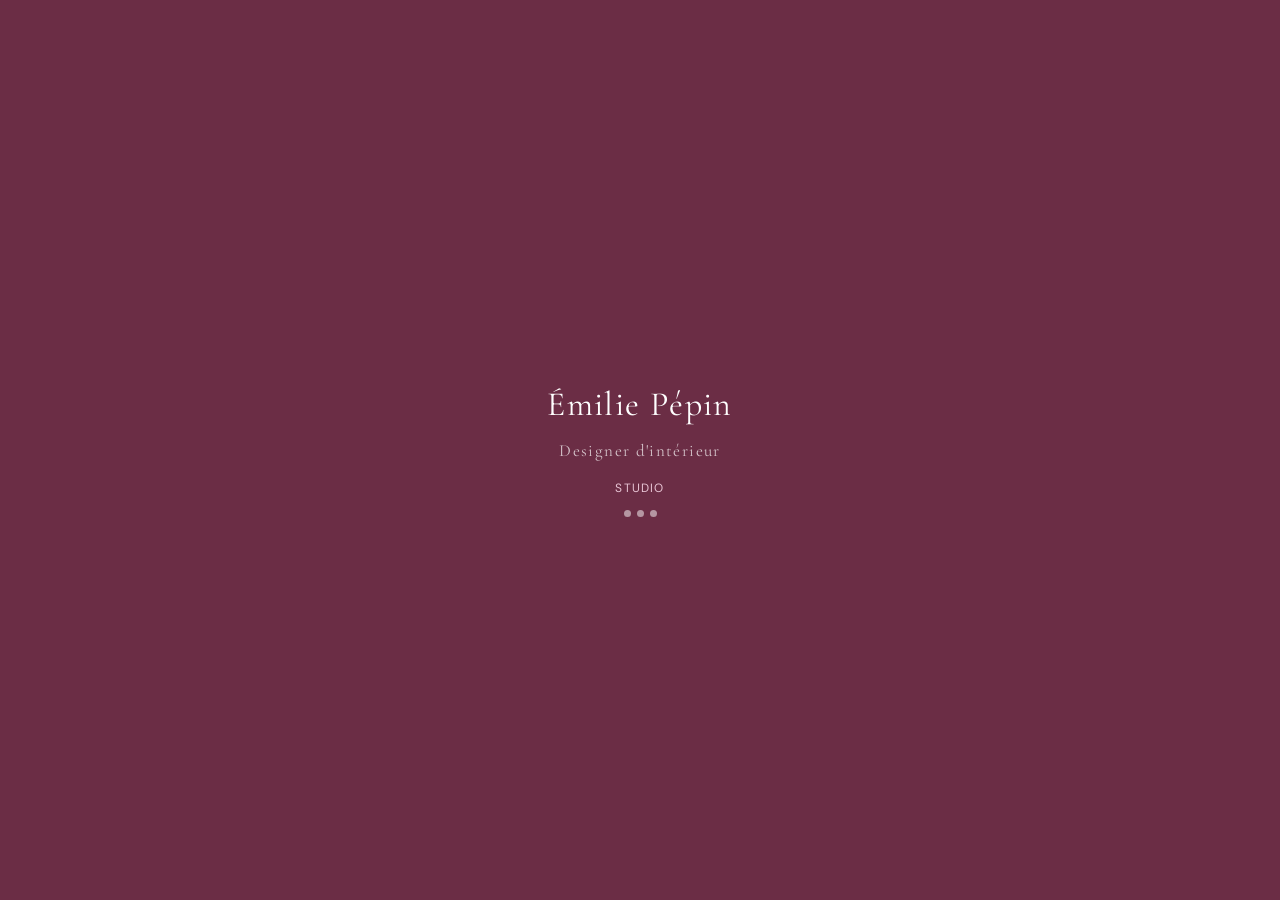
==== commit c399b007: "Dashboard pro + Moodboard Canva-style + redesign visuel complet (v28) Co-Authored-By: Claude Sonnet " ====
--- a/index.html
+++ b/index.html
@@ -12,30 +12,184 @@
 <link rel="manifest" href="manifest.json">
 <link rel="preconnect" href="https://fonts.googleapis.com">
 <link rel="preconnect" href="https://fonts.gstatic.com" crossorigin>
-<link href="https://fonts.googleapis.com/css2?family=Cormorant+Garamond:ital,wght@0,300;0,400;0,500;0,600;1,300;1,400&family=DM+Sans:wght@300;400;500&display=swap" rel="stylesheet">
+<link href="https://fonts.googleapis.com/css2?family=Cormorant+Garamond:ital,wght@0,300;0,400;0,600;1,300;1,400&family=DM+Sans:ital,opsz,wght@0,9..40,300;0,9..40,400;0,9..40,500;0,9..40,600;1,9..40,300&family=DM+Mono:wght@400;500&display=swap" rel="stylesheet">
 <script src="https://cdn.jsdelivr.net/npm/@azure/msal-browser@3.28.0/lib/msal-browser.min.js"></script>
 <script src="https://unpkg.com/dxf-parser@1.0.3/dist/dxf-parser.js" onerror="console.warn('dxf-parser CDN unavailable — fallback parser will be used')"></script>
 <style>
 :root {
   --mauve: #6B2D45;
+  --mauve-dark: #4A1E30;
+  --mauve-light: #9B4D6B;
   --mauve-deep: #9B6B8A;
-  --mauve-light: #C4859A;
-  --rose-cream: #FDF8F8;
-  --blush: #F2D7E0;
-  --rose-powder: #ECC5D4;
+  --rose-cream: #FDF8FA;
+  --blush: #F0E0E8;
+  --rose-powder: #E8C5D5;
   --white: #ffffff;
-  --text-dark: #2A1520;
-  --text-mid: #6B4A56;
-  --text-light: #A88090;
+  --text-dark: #1A0A12;
+  --text-mid: #4A2535;
+  --text-light: #9B7A8A;
+  --radius: 16px;
+  --radius-sm: 10px;
+  --radius-lg: 24px;
+  --shadow-card: 0 2px 16px rgba(107,45,69,0.10), 0 1px 4px rgba(107,45,69,0.06);
   --shadow-soft: 0 4px 24px rgba(107,45,69,0.08);
-  --shadow-card: 0 2px 12px rgba(107,45,69,0.06);
-  --radius: 20px;
-  --radius-sm: 12px;
+  --shadow-lg: 0 8px 32px rgba(107,45,69,0.15), 0 2px 8px rgba(107,45,69,0.08);
+  --gradient: linear-gradient(135deg, #6B2D45 0%, #9B4D6B 100%);
+  --gradient-soft: linear-gradient(135deg, #FDF8FA 0%, #F0E0E8 100%);
   --safe-top: env(safe-area-inset-top, 0px);
   --safe-bottom: env(safe-area-inset-bottom, 0px);
 }
 * { margin: 0; padding: 0; box-sizing: border-box; -webkit-tap-highlight-color: transparent; }
 body { font-family: 'DM Sans', sans-serif; background: var(--rose-cream); color: var(--text-dark); min-height: 100vh; overflow-x: hidden; max-width: 100vw; -webkit-font-smoothing: antialiased; }
+
+/* ===== GLOBAL POLISH ===== */
+.screen { background: var(--rose-cream); }
+
+/* Premium card style */
+.card {
+  background: white;
+  border-radius: var(--radius);
+  box-shadow: var(--shadow-card);
+  overflow: hidden;
+}
+
+/* Gradient header used across all screens */
+.screen-header {
+  background: var(--gradient);
+  padding: calc(env(safe-area-inset-top,0px) + 14px) 18px 16px;
+  display: flex;
+  align-items: center;
+  gap: 12px;
+}
+.screen-header h2 {
+  color: white;
+  font-family: 'Cormorant Garamond', serif;
+  font-size: 22px;
+  font-weight: 400;
+  margin: 0;
+  flex: 1;
+  letter-spacing: 0.02em;
+}
+.screen-header .back-btn {
+  background: rgba(255,255,255,0.15);
+  border: none;
+  color: white;
+  width: 36px;
+  height: 36px;
+  border-radius: 50%;
+  font-size: 20px;
+  cursor: pointer;
+  display: flex;
+  align-items: center;
+  justify-content: center;
+  backdrop-filter: blur(4px);
+}
+.screen-header .action-btn-header {
+  background: rgba(255,255,255,0.2);
+  border: 1px solid rgba(255,255,255,0.3);
+  color: white;
+  border-radius: 20px;
+  padding: 6px 14px;
+  font-family: 'DM Sans', sans-serif;
+  font-size: 12px;
+  font-weight: 500;
+  cursor: pointer;
+  backdrop-filter: blur(4px);
+}
+
+/* Stat cards */
+.stat-card {
+  background: white;
+  border-radius: var(--radius);
+  padding: 16px;
+  box-shadow: var(--shadow-card);
+  display: flex;
+  flex-direction: column;
+  gap: 4px;
+}
+.stat-card .stat-value {
+  font-family: 'Cormorant Garamond', serif;
+  font-size: 30px;
+  color: var(--mauve);
+  line-height: 1;
+}
+.stat-card .stat-label {
+  font-family: 'DM Sans', sans-serif;
+  font-size: 10px;
+  font-weight: 600;
+  text-transform: uppercase;
+  letter-spacing: 0.1em;
+  color: var(--text-light);
+}
+.stat-card .stat-icon {
+  font-size: 20px;
+  margin-bottom: 6px;
+}
+
+/* Section title */
+.section-title {
+  font-family: 'DM Sans', sans-serif;
+  font-size: 11px;
+  font-weight: 600;
+  text-transform: uppercase;
+  letter-spacing: 0.1em;
+  color: var(--text-light);
+  margin: 0 0 10px 0;
+}
+
+/* Toast redesign */
+#toast {
+  font-family: 'DM Sans', sans-serif !important;
+  border-radius: 14px !important;
+  font-size: 14px !important;
+  padding: 12px 20px !important;
+  box-shadow: 0 4px 24px rgba(0,0,0,0.15) !important;
+  backdrop-filter: blur(10px) !important;
+}
+
+/* Moodboard items */
+.mb-item {
+  position: absolute;
+  cursor: grab;
+  user-select: none;
+  touch-action: none;
+}
+.mb-item:active { cursor: grabbing; }
+.mb-item.selected { outline: 2px solid #0A84FF; outline-offset: 2px; }
+.mb-item .mb-delete {
+  position: absolute;
+  top: -10px;
+  right: -10px;
+  width: 22px;
+  height: 22px;
+  background: #FF453A;
+  border: 2px solid white;
+  border-radius: 50%;
+  color: white;
+  font-size: 12px;
+  display: none;
+  align-items: center;
+  justify-content: center;
+  cursor: pointer;
+  z-index: 10;
+  font-family: 'DM Sans', sans-serif;
+  line-height: 1;
+}
+.mb-item.selected .mb-delete { display: flex; }
+.mb-resize {
+  position: absolute;
+  bottom: -8px;
+  right: -8px;
+  width: 18px;
+  height: 18px;
+  background: white;
+  border: 2px solid #0A84FF;
+  border-radius: 50%;
+  cursor: se-resize;
+  display: none;
+  z-index: 10;
+}
+.mb-item.selected .mb-resize { display: block; }
 .screen { display: none; min-height: 100vh; flex-direction: column; animation: fadeIn 0.3s ease; }
 .screen.active { display: flex; }
 @keyframes fadeIn { from { opacity: 0; transform: translateY(8px); } to { opacity: 1; transform: translateY(0); } }
@@ -52,11 +206,55 @@
 .login-btn.connected { background: rgba(58,125,41,0.3); border-color: rgba(58,125,41,0.6); }
 
 /* BOTTOM NAV */
-.bottom-nav { position: fixed; bottom: 0; left: 0; right: 0; background: white; border-top: 1px solid var(--blush); display: flex; padding-bottom: var(--safe-bottom); z-index: 100; }
+.bottom-nav {
+  position: fixed;
+  bottom: 0;
+  left: 0;
+  right: 0;
+  background: rgba(253,248,250,0.95);
+  backdrop-filter: blur(20px);
+  -webkit-backdrop-filter: blur(20px);
+  border-top: 1px solid var(--blush);
+  display: flex;
+  padding: 8px 0 calc(env(safe-area-inset-bottom,0px) + 4px);
+  z-index: 100;
+  box-shadow: 0 -4px 20px rgba(107,45,69,0.08);
+}
 .nav-hidden { display: none !important; }
-.nav-item { flex: 1; display: flex; flex-direction: column; align-items: center; gap: 3px; padding: 10px 0; border: none; background: none; cursor: pointer; color: var(--text-light); font-family: 'DM Sans', sans-serif; font-size: 10px; }
+.nav-item {
+  flex: 1;
+  display: flex;
+  flex-direction: column;
+  align-items: center;
+  gap: 3px;
+  border: none;
+  background: none;
+  color: var(--text-light);
+  font-family: 'DM Sans', sans-serif;
+  font-size: 10px;
+  font-weight: 500;
+  cursor: pointer;
+  padding: 4px 2px;
+  transition: color 0.15s;
+  position: relative;
+}
 .nav-item.active { color: var(--mauve); }
-.nav-item svg { width: 22px; height: 22px; }
+.nav-item svg { width: 24px; height: 24px; stroke-width: 1.5; transition: transform 0.15s; }
+.nav-item.active svg { stroke-width: 2; transform: translateY(-1px); }
+.nav-item::before {
+  content: '';
+  position: absolute;
+  top: 0;
+  left: 50%;
+  transform: translateX(-50%);
+  width: 20px;
+  height: 3px;
+  background: var(--mauve);
+  border-radius: 0 0 3px 3px;
+  opacity: 0;
+  transition: opacity 0.15s;
+}
+.nav-item.active::before { opacity: 1; }
 
 /* SCROLL */
 .scroll-content { flex: 1; overflow-y: auto; padding-bottom: calc(70px + var(--safe-bottom)); -webkit-overflow-scrolling: touch; }
@@ -294,7 +492,7 @@
   <div class="app-header">
     <div class="header-titles"><div class="header-title">🌸 Émilie Pépin</div><div class="header-subtitle">Designer d'intérieur</div></div>
     <button id="loginBtn" class="login-btn" onclick="handleLoginBtn()">🔐 Connexion</button>
-    <button class="header-action" onclick="navTo('screenDashboard','nav-dashboard')"><svg viewBox="0 0 24 24" fill="none" stroke="currentColor" stroke-width="2"><rect x="3" y="3" width="7" height="7" rx="1"/><rect x="14" y="3" width="7" height="7" rx="1"/><rect x="3" y="14" width="7" height="7" rx="1"/><rect x="14" y="14" width="7" height="7" rx="1"/></svg></button>
+    <button class="header-action" onclick="navTo('screenDashboard','navDashboard');renderDashboard();"><svg viewBox="0 0 24 24" fill="none" stroke="currentColor" stroke-width="2"><rect x="3" y="3" width="7" height="7" rx="1"/><rect x="14" y="3" width="7" height="7" rx="1"/><rect x="3" y="14" width="7" height="7" rx="1"/><rect x="14" y="14" width="7" height="7" rx="1"/></svg></button>
   </div>
   <div class="scroll-content">
     <div id="connectBanner" style="display:none"><div class="connect-banner"><p>🌸 Connectez-vous à Microsoft 365 pour voir vos vrais clients.</p><button class="connect-ms-btn" onclick="loginToMicrosoft()"><span>🔐</span> Se connecter avec info@emiliepepin.ca</button></div></div>
@@ -338,7 +536,7 @@
       <button class="action-btn" onclick="showScreen('screenNote')"><div class="action-icon icon-note">📋</div><div class="action-label">Note de chantier</div></button>
       <button class="action-btn" onclick="showScreen('screenTemps')"><div class="action-icon icon-time">⏱️</div><div class="action-label">Feuille de temps</div></button>
       <button class="action-btn" onclick="showSuiviProjet()"><div class="action-icon icon-project">📊</div><div class="action-label">Suivi projet</div></button>
-      <button class="action-btn" onclick="showScreen('screenMoodboard')"><div class="action-icon" style="background:#FFF0F8">🎨</div><div class="action-label">Moodboard</div></button>
+      <button class="action-btn" onclick="openMoodboard()"><div class="action-icon" style="background:#FFF0F8">🎨</div><div class="action-label">Moodboard</div></button>
       <button class="action-btn" onclick="openKilometres()"><div class="action-icon icon-move">🚗</div><div class="action-label">Kilométrage</div></button>
       <button class="action-btn" onclick="askAnna()"><div class="action-icon icon-anna">✨</div><div class="action-label">Demander à Anna</div></button>
       <button class="action-btn" onclick="generatePhotoReport()"><div class="action-icon" style="background:#FFF0EA;"><svg width="22" height="22" viewBox="0 0 24 24" fill="none" stroke="#E05A00" stroke-width="2"><polyline points="6 9 6 2 18 2 18 9"/><path d="M6 18H4a2 2 0 0 1-2-2v-5a2 2 0 0 1 2-2h16a2 2 0 0 1 2 2v5a2 2 0 0 1-2 2h-2"/><rect x="6" y="14" width="12" height="8"/></svg></div><div class="action-label">Rapport PDF</div></button>
@@ -864,23 +1062,43 @@
 </div>
 
 <!-- ===== SCREEN MOODBOARD ===== -->
-<div class="screen" id="screenMoodboard">
-  <div class="app-header"><button class="header-back" onclick="showScreen('screenClient')">←</button><div class="header-title">🎨 Moodboard</div><button class="header-action" onclick="addMoodImage()">+</button></div>
-  <div class="scroll-content">
-    <div class="section-label">Palette de couleurs</div>
-    <div class="color-palette">
-      <div class="color-swatch selected" style="background:#6B2D45" onclick="toggleSwatch(this)"></div>
-      <div class="color-swatch" style="background:#C4859A" onclick="toggleSwatch(this)"></div>
-      <div class="color-swatch" style="background:#FDF8F8;border:1px solid #eee" onclick="toggleSwatch(this)"></div>
-      <div class="color-swatch" style="background:#D4B896" onclick="toggleSwatch(this)"></div>
-      <div class="color-swatch" style="background:#8B7355" onclick="toggleSwatch(this)"></div>
-      <div class="color-swatch" style="background:#2C3E50" onclick="toggleSwatch(this)"></div>
+<div class="screen" id="screenMoodboard" style="flex-direction:column;background:#1A1A2E;overflow:hidden;">
+  <!-- Header -->
+  <div style="background:#0F0F1A;padding:calc(env(safe-area-inset-top,0px)+12px) 16px 12px;display:flex;align-items:center;gap:10px;border-bottom:1px solid rgba(255,255,255,0.08);">
+    <button onclick="showScreen('screenClient')" style="background:rgba(255,255,255,0.1);border:none;color:white;width:36px;height:36px;border-radius:50%;font-size:18px;cursor:pointer;display:flex;align-items:center;justify-content:center;">‹</button>
+    <span style="color:white;font-family:'Cormorant Garamond',serif;font-size:20px;flex:1;" id="moodboardTitle">Moodboard</span>
+    <!-- Toolbar -->
+    <div style="display:flex;gap:6px;">
+      <button onclick="mbAddPhoto()" style="background:rgba(255,255,255,0.1);border:1px solid rgba(255,255,255,0.2);color:white;border-radius:10px;padding:6px 10px;font-size:11px;font-family:'DM Sans',sans-serif;cursor:pointer;display:flex;align-items:center;gap:4px;">
+        <svg width="14" height="14" viewBox="0 0 24 24" fill="none" stroke="white" stroke-width="2"><rect x="3" y="3" width="18" height="18" rx="2"/><circle cx="8.5" cy="8.5" r="1.5"/><polyline points="21 15 16 10 5 21"/></svg> Photo
+      </button>
+      <button onclick="mbAddText()" style="background:rgba(255,255,255,0.1);border:1px solid rgba(255,255,255,0.2);color:white;border-radius:10px;padding:6px 10px;font-size:11px;font-family:'DM Sans',sans-serif;cursor:pointer;">T+ Texte</button>
+      <button onclick="mbAddColor()" style="background:rgba(255,255,255,0.1);border:1px solid rgba(255,255,255,0.2);color:white;border-radius:10px;padding:6px 10px;font-size:11px;font-family:'DM Sans',sans-serif;cursor:pointer;">🎨</button>
+      <button onclick="mbExport()" style="background:var(--mauve);border:none;color:white;border-radius:10px;padding:6px 12px;font-size:11px;font-family:'DM Sans',sans-serif;cursor:pointer;">↗ Export</button>
     </div>
-    <div class="section-label">Inspirations</div>
-    <div class="mood-grid" id="moodGrid"><div style="grid-column:1/-1;text-align:center;padding:22px;color:var(--text-light);font-size:13px;">Ajoutez des images 🎨</div></div>
-    <input type="file" id="moodInput" accept="image/*" style="display:none" onchange="handleMoodImage(event)">
-    <div style="padding:0 14px 14px"><button class="submit-btn" onclick="sharePhotosOneDrive()">🔗 Partager photos OneDrive</button></div>
   </div>
+
+  <!-- Canvas area -->
+  <div id="mbCanvas" style="flex:1;position:relative;overflow:hidden;background:#1A1A2E;background-image:radial-gradient(circle at 20% 30%, rgba(107,45,69,0.15) 0%, transparent 50%), radial-gradient(circle at 80% 70%, rgba(155,77,107,0.1) 0%, transparent 50%);">
+    <div id="mbEmpty" style="position:absolute;inset:0;display:flex;flex-direction:column;align-items:center;justify-content:center;gap:16px;pointer-events:none;">
+      <div style="width:80px;height:80px;border-radius:20px;background:rgba(255,255,255,0.06);border:2px dashed rgba(255,255,255,0.15);display:flex;align-items:center;justify-content:center;font-size:32px;">🖼️</div>
+      <div style="font-family:'DM Sans',sans-serif;font-size:14px;color:rgba(255,255,255,0.4);text-align:center;">Créez votre moodboard<br><span style="font-size:12px;opacity:0.6;">Ajoutez des photos, textes et couleurs</span></div>
+    </div>
+  </div>
+
+  <!-- Bottom palette -->
+  <div id="mbBottomBar" style="background:#0F0F1A;padding:10px 16px calc(env(safe-area-inset-bottom,0px)+10px);display:flex;gap:8px;align-items:center;border-top:1px solid rgba(255,255,255,0.08);">
+    <span style="font-family:'DM Sans',sans-serif;font-size:10px;color:rgba(255,255,255,0.4);white-space:nowrap;">Fond :</span>
+    <div onclick="mbSetBg('#1A1A2E')" style="width:28px;height:28px;border-radius:50%;background:#1A1A2E;cursor:pointer;border:2px solid rgba(255,255,255,0.3);flex-shrink:0;"></div>
+    <div onclick="mbSetBg('#FDF8FA')" style="width:28px;height:28px;border-radius:50%;background:#FDF8FA;cursor:pointer;border:2px solid rgba(255,255,255,0.1);flex-shrink:0;"></div>
+    <div onclick="mbSetBg('linear-gradient(135deg,#2C1654,#6B2D45)')" style="width:28px;height:28px;border-radius:50%;background:linear-gradient(135deg,#2C1654,#6B2D45);cursor:pointer;border:2px solid rgba(255,255,255,0.1);flex-shrink:0;"></div>
+    <div onclick="mbSetBg('linear-gradient(135deg,#1A1A2E,#16213E,#0F3460)')" style="width:28px;height:28px;border-radius:50%;background:linear-gradient(135deg,#1A1A2E,#0F3460);cursor:pointer;border:2px solid rgba(255,255,255,0.1);flex-shrink:0;"></div>
+    <div onclick="mbSetBg('linear-gradient(135deg,#F5F0EB,#E8DDD5)')" style="width:28px;height:28px;border-radius:50%;background:linear-gradient(135deg,#F5F0EB,#E8DDD5);cursor:pointer;border:2px solid rgba(255,255,255,0.1);flex-shrink:0;"></div>
+    <button onclick="mbClearAll()" style="margin-left:auto;background:rgba(255,69,58,0.2);border:1px solid rgba(255,69,58,0.3);color:#FF453A;border-radius:10px;padding:5px 12px;font-size:11px;font-family:'DM Sans',sans-serif;cursor:pointer;">Vider</button>
+    <button onclick="mbSave()" style="background:rgba(52,199,89,0.2);border:1px solid rgba(52,199,89,0.3);color:#34C759;border-radius:10px;padding:5px 12px;font-size:11px;font-family:'DM Sans',sans-serif;cursor:pointer;">Sauver</button>
+  </div>
+
+  <input type="file" id="mbPhotoInput" accept="image/*" multiple style="display:none" onchange="mbHandlePhotos(event)">
 </div>
 
 <!-- ===== SCREEN ANNA ===== -->
@@ -908,23 +1126,91 @@
 </div>
 
 <!-- ===== SCREEN DASHBOARD ===== -->
-<div class="screen" id="screenDashboard">
-  <div class="dashboard-greeting">
-    <div class="greeting-date" id="dashDate"></div>
-    <div class="greeting-text">Bonjour, Émilie 🌸</div>
-    <div class="greeting-sub" id="dashSub">Système en ligne</div>
+<div class="screen" id="screenDashboard" style="flex-direction:column;overflow:hidden;">
+  <!-- Header with gradient -->
+  <div style="background:var(--gradient);padding:calc(env(safe-area-inset-top,0px)+20px) 20px 24px;">
+    <div style="display:flex;align-items:center;justify-content:space-between;margin-bottom:16px;">
+      <div>
+        <div style="font-family:'DM Sans',sans-serif;font-size:12px;color:rgba(255,255,255,0.7);font-weight:500;letter-spacing:0.05em;">STUDIO</div>
+        <div style="font-family:'Cormorant Garamond',serif;font-size:26px;color:white;font-weight:300;letter-spacing:0.03em;">Émilie Pépin</div>
+      </div>
+      <div id="dashDateBadge" style="background:rgba(255,255,255,0.15);border:1px solid rgba(255,255,255,0.25);border-radius:12px;padding:6px 12px;text-align:center;backdrop-filter:blur(4px);">
+        <div style="font-family:'DM Sans',sans-serif;font-size:10px;color:rgba(255,255,255,0.8);" id="dashDayName"></div>
+        <div style="font-family:'Cormorant Garamond',serif;font-size:22px;color:white;line-height:1;" id="dashDayNum"></div>
+        <div style="font-family:'DM Sans',sans-serif;font-size:10px;color:rgba(255,255,255,0.8);" id="dashMonthName"></div>
+      </div>
+    </div>
+    <!-- Quick stats row -->
+    <div style="display:flex;gap:8px;">
+      <div style="flex:1;background:rgba(255,255,255,0.12);border:1px solid rgba(255,255,255,0.2);border-radius:14px;padding:12px;backdrop-filter:blur(4px);">
+        <div style="font-family:'DM Mono',monospace;font-size:22px;color:white;font-weight:500;" id="dashClientCount">—</div>
+        <div style="font-family:'DM Sans',sans-serif;font-size:10px;color:rgba(255,255,255,0.7);margin-top:2px;">Clients actifs</div>
+      </div>
+      <div style="flex:1;background:rgba(255,255,255,0.12);border:1px solid rgba(255,255,255,0.2);border-radius:14px;padding:12px;backdrop-filter:blur(4px);">
+        <div style="font-family:'DM Mono',monospace;font-size:22px;color:white;font-weight:500;" id="dashHoursMonth">—</div>
+        <div style="font-family:'DM Sans',sans-serif;font-size:10px;color:rgba(255,255,255,0.7);margin-top:2px;">Heures ce mois</div>
+      </div>
+      <div style="flex:1;background:rgba(255,255,255,0.12);border:1px solid rgba(255,255,255,0.2);border-radius:14px;padding:12px;backdrop-filter:blur(4px);">
+        <div style="font-family:'DM Mono',monospace;font-size:22px;color:white;font-weight:500;" id="dashKmMonth">—</div>
+        <div style="font-family:'DM Sans',sans-serif;font-size:10px;color:rgba(255,255,255,0.7);margin-top:2px;">km ce mois</div>
+      </div>
+    </div>
   </div>
-  <div class="scroll-content">
-    <div class="dashboard-cards">
-      <div class="dash-card"><div class="dash-number" id="dashClients">—</div><div class="dash-label">Clients actifs</div></div>
-      <div class="dash-card"><div class="dash-number" id="dashHeures">0h</div><div class="dash-label">Heures ce mois</div></div>
-      <div class="dash-card dash-card-wide">
-        <div class="dash-label" style="margin-bottom:10px">Tâches prioritaires</div>
-        <div class="task-list" id="dashTasks">
-          <div class="task-item"><div class="task-check" onclick="this.classList.toggle('done')"></div><div><div class="task-text">Migrer les clients actifs</div><div class="task-client">OneDrive</div></div></div>
-          <div class="task-item"><div class="task-check" onclick="this.classList.toggle('done')"></div><div><div class="task-text">Tester le formulaire d'intake</div><div class="task-client">Microsoft Forms</div></div></div>
-          <div class="task-item"><div class="task-check" onclick="this.classList.toggle('done')"></div><div><div class="task-text">Template facture avec logo</div><div class="task-client">Phase 4</div></div></div>
+
+  <!-- Scrollable body -->
+  <div style="flex:1;overflow-y:auto;padding:16px;padding-bottom:calc(env(safe-area-inset-bottom,0px)+90px);display:flex;flex-direction:column;gap:16px;">
+
+    <!-- Active clients cards -->
+    <div>
+      <div class="section-title">Projets actifs</div>
+      <div id="dashProjects" style="display:flex;flex-direction:column;gap:10px;"></div>
+    </div>
+
+    <!-- Revenue this month -->
+    <div class="card" style="padding:16px;">
+      <div style="display:flex;align-items:center;justify-content:space-between;margin-bottom:14px;">
+        <div class="section-title" style="margin:0;">Revenus du mois</div>
+        <div style="font-family:'DM Mono',monospace;font-size:11px;color:var(--text-light);" id="dashRevMonth"></div>
+      </div>
+      <div style="display:flex;gap:12px;">
+        <div style="flex:1;text-align:center;">
+          <div style="font-family:'Cormorant Garamond',serif;font-size:28px;color:var(--mauve);" id="dashRevAmt">0 $</div>
+          <div style="font-family:'DM Sans',sans-serif;font-size:10px;color:var(--text-light);">Facturé</div>
         </div>
+        <div style="width:1px;background:var(--blush);"></div>
+        <div style="flex:1;text-align:center;">
+          <div style="font-family:'Cormorant Garamond',serif;font-size:28px;color:#34C759;" id="dashKmRevAmt">0 $</div>
+          <div style="font-family:'DM Sans',sans-serif;font-size:10px;color:var(--text-light);">Kilométrage</div>
+        </div>
+      </div>
+    </div>
+
+    <!-- Recent activity -->
+    <div>
+      <div class="section-title">Activité récente</div>
+      <div id="dashActivity" class="card"></div>
+    </div>
+
+    <!-- Quick actions -->
+    <div>
+      <div class="section-title">Actions rapides</div>
+      <div style="display:grid;grid-template-columns:1fr 1fr;gap:10px;">
+        <button onclick="navTo('screenClients','navClients')" style="background:var(--gradient);color:white;border:none;border-radius:var(--radius);padding:16px;font-family:'DM Sans',sans-serif;font-size:13px;font-weight:500;cursor:pointer;display:flex;align-items:center;gap:10px;box-shadow:var(--shadow-card);">
+          <svg width="20" height="20" viewBox="0 0 24 24" fill="none" stroke="white" stroke-width="2"><path d="M17 21v-2a4 4 0 00-4-4H5a4 4 0 00-4 4v2"/><circle cx="9" cy="7" r="4"/><path d="M23 21v-2a4 4 0 00-3-3.87M16 3.13a4 4 0 010 7.75"/></svg>
+          Mes clients
+        </button>
+        <button onclick="openKilometres()" style="background:white;color:var(--mauve);border:none;border-radius:var(--radius);padding:16px;font-family:'DM Sans',sans-serif;font-size:13px;font-weight:500;cursor:pointer;display:flex;align-items:center;gap:10px;box-shadow:var(--shadow-card);">
+          <svg width="20" height="20" viewBox="0 0 24 24" fill="none" stroke="currentColor" stroke-width="2"><circle cx="12" cy="12" r="10"/><path d="M12 8v4l2 2"/></svg>
+          Kilométrage
+        </button>
+        <button onclick="navTo('screenAnna','navAnna')" style="background:white;color:var(--mauve);border:none;border-radius:var(--radius);padding:16px;font-family:'DM Sans',sans-serif;font-size:13px;font-weight:500;cursor:pointer;display:flex;align-items:center;gap:10px;box-shadow:var(--shadow-card);">
+          <svg width="20" height="20" viewBox="0 0 24 24" fill="none" stroke="currentColor" stroke-width="2"><path d="M12 2a10 10 0 110 20 10 10 0 010-20z"/><path d="M8 14s1.5 2 4 2 4-2 4-2"/><line x1="9" y1="9" x2="9.01" y2="9"/><line x1="15" y1="9" x2="15.01" y2="9"/></svg>
+          Anna AI
+        </button>
+        <button onclick="navTo('screenTemps','navTemps')" style="background:white;color:var(--mauve);border:none;border-radius:var(--radius);padding:16px;font-family:'DM Sans',sans-serif;font-size:13px;font-weight:500;cursor:pointer;display:flex;align-items:center;gap:10px;box-shadow:var(--shadow-card);">
+          <svg width="20" height="20" viewBox="0 0 24 24" fill="none" stroke="currentColor" stroke-width="2"><circle cx="12" cy="12" r="10"/><polyline points="12 6 12 12 16 14"/></svg>
+          Temps
+        </button>
       </div>
     </div>
   </div>
@@ -932,11 +1218,26 @@
 
 <!-- BOTTOM NAV -->
 <nav class="bottom-nav" id="bottomNav">
-  <button class="nav-item active" id="nav-clients" onclick="navTo('screenClients','nav-clients')"><svg viewBox="0 0 24 24" fill="none" stroke="currentColor" stroke-width="2"><path d="M17 21v-2a4 4 0 0 0-4-4H5a4 4 0 0 0-4 4v2"/><circle cx="9" cy="7" r="4"/><path d="M23 21v-2a4 4 0 0 0-3-3.87"/><path d="M16 3.13a4 4 0 0 1 0 7.75"/></svg>Clients</button>
-  <button class="nav-item" id="nav-dashboard" onclick="navTo('screenDashboard','nav-dashboard')"><svg viewBox="0 0 24 24" fill="none" stroke="currentColor" stroke-width="2"><rect x="3" y="3" width="7" height="7" rx="1"/><rect x="14" y="3" width="7" height="7" rx="1"/><rect x="3" y="14" width="7" height="7" rx="1"/><rect x="14" y="14" width="7" height="7" rx="1"/></svg>Tableau</button>
-  <button class="nav-item" id="nav-temps" onclick="navTo('screenTemps','nav-temps')"><svg viewBox="0 0 24 24" fill="none" stroke="currentColor" stroke-width="2"><circle cx="12" cy="12" r="10"/><polyline points="12 6 12 12 16 14"/></svg>Temps</button>
-  <button class="nav-item" id="nav-anna" onclick="navTo('screenAnna','nav-anna');_renderAnnaChips()"><svg viewBox="0 0 24 24" fill="none" stroke="currentColor" stroke-width="2"><path d="M12 2a10 10 0 0 1 10 10c0 5.52-4.48 10-10 10S2 17.52 2 12 6.48 2 12 2"/><path d="M8 12s1.5 2 4 2 4-2 4-2"/><line x1="9" y1="9" x2="9.01" y2="9"/><line x1="15" y1="9" x2="15.01" y2="9"/></svg>Anna</button>
-  <button class="nav-item" id="nav-km" onclick="openKilometres()"><svg viewBox="0 0 24 24" fill="none" stroke="currentColor" stroke-width="1.5"><circle cx="12" cy="12" r="10"/><path d="M12 8v4l2 2"/><path d="M8 3.5l1.5 2.5M16 3.5L14.5 6"/></svg>Km</button>
+  <button class="nav-item active" id="navClients" onclick="navTo('screenClients','navClients')">
+    <svg viewBox="0 0 24 24" fill="none" stroke="currentColor"><path d="M17 21v-2a4 4 0 00-4-4H5a4 4 0 00-4 4v2"/><circle cx="9" cy="7" r="4"/><path d="M23 21v-2a4 4 0 00-3-3.87M16 3.13a4 4 0 010 7.75"/></svg>
+    <span>Clients</span>
+  </button>
+  <button class="nav-item" id="navTemps" onclick="navTo('screenTemps','navTemps')">
+    <svg viewBox="0 0 24 24" fill="none" stroke="currentColor"><circle cx="12" cy="12" r="10"/><polyline points="12 6 12 12 16 14"/></svg>
+    <span>Temps</span>
+  </button>
+  <button class="nav-item" id="navKm" onclick="openKilometres()">
+    <svg viewBox="0 0 24 24" fill="none" stroke="currentColor"><circle cx="12" cy="12" r="10"/><path d="M12 8v4l2 2"/><path d="M8 3.5l1.5 2.5M16 3.5L14.5 6"/></svg>
+    <span>Km</span>
+  </button>
+  <button class="nav-item" id="navAnna" onclick="navTo('screenAnna','navAnna');_renderAnnaChips()">
+    <svg viewBox="0 0 24 24" fill="none" stroke="currentColor"><path d="M12 2a10 10 0 110 20 10 10 0 010-20z"/><path d="M8 14s1.5 2 4 2 4-2 4-2"/><line x1="9" y1="9" x2="9.01" y2="9"/><line x1="15" y1="9" x2="15.01" y2="9"/></svg>
+    <span>Anna</span>
+  </button>
+  <button class="nav-item" id="navDashboard" onclick="navTo('screenDashboard','navDashboard');renderDashboard();">
+    <svg viewBox="0 0 24 24" fill="none" stroke="currentColor"><rect x="3" y="3" width="7" height="7" rx="1"/><rect x="14" y="3" width="7" height="7" rx="1"/><rect x="3" y="14" width="7" height="7" rx="1"/><rect x="14" y="14" width="7" height="7" rx="1"/></svg>
+    <span>Tableau</span>
+  </button>
 </nav>
 
 <script>
@@ -2616,11 +2917,240 @@
 function showFacturer(){showToast('Facturation — utilisez Power Automate Flux 2');}
 function startVoiceNote(){showToast('Note vocale — bientôt disponible');}
 function logDeplacement(){ openKilometres(); }
-function askAnna(){navTo('screenAnna','nav-anna');_renderAnnaChips();}
+function askAnna(){navTo('screenAnna','navAnna');_renderAnnaChips();}
 function toggleSwatch(el){el.classList.toggle('selected');}
-function addMoodImage(){document.getElementById('moodInput').click();}
-function handleMoodImage(e){const file=e.target.files[0];if(!file)return;const r=new FileReader();r.onload=ev=>{const grid=document.getElementById('moodGrid');const empty=grid.querySelector('div[style*="grid-column"]');if(empty)empty.remove();const item=document.createElement('div');item.className='mood-item';item.innerHTML=`<img src="${ev.target.result}" alt="Inspiration"><div class="mood-label">Inspiration</div>`;grid.appendChild(item);};r.readAsDataURL(file);e.target.value='';}
-function exportMoodboard(){showToast('Partage moodboard — bientôt disponible');}
+function addMoodImage(){document.getElementById('moodInput') && document.getElementById('moodInput').click();}
+function handleMoodImage(e){const file=e.target.files[0];if(!file)return;const r=new FileReader();r.onload=ev=>{};r.readAsDataURL(file);e.target.value='';}
+function exportMoodboard(){mbExport();}
+
+// ===== MOODBOARD CANVA-STYLE =====
+let _mbItems = [], _mbSelected = null, _mbDragging = false, _mbResizing = false;
+let _mbDragOffX = 0, _mbDragOffY = 0, _mbResizeStartW = 0, _mbResizeStartH = 0, _mbResizeStartX = 0, _mbResizeStartY = 0;
+
+function _mbKey(){ return 'moodboard_'+(state.currentClient?.id||state.currentClient?.ID||'global'); }
+
+function openMoodboard(){
+  if(state.currentClient){
+    const titleEl=document.getElementById('moodboardTitle');
+    if(titleEl) titleEl.textContent=(state.currentClient.name||state.currentClient.Nom||state.currentClient.Title||'Moodboard');
+  }
+  showScreen('screenMoodboard');
+  _mbLoad();
+}
+
+function _mbLoad(){
+  try{ _mbItems=JSON.parse(localStorage.getItem(_mbKey())||'[]'); }catch(e){ _mbItems=[]; }
+  _mbRender();
+}
+
+function mbSave(){
+  localStorage.setItem(_mbKey(), JSON.stringify(_mbItems));
+  showToast('✅ Moodboard sauvegardé');
+}
+
+function mbSetBg(bg){
+  const canvas=document.getElementById('mbCanvas');
+  if(!canvas) return;
+  if(bg.startsWith('linear-gradient')){canvas.style.background=bg;canvas.style.backgroundImage=bg;}
+  else{canvas.style.background=bg;canvas.style.backgroundImage='';}
+}
+
+function mbClearAll(){
+  if(!confirm('Vider le moodboard ?')) return;
+  _mbItems=[]; mbSave(); _mbRender();
+}
+
+function mbAddPhoto(){
+  document.getElementById('mbPhotoInput').click();
+}
+
+function mbHandlePhotos(e){
+  const files=Array.from(e.target.files); if(!files.length) return;
+  const canvas=document.getElementById('mbCanvas');
+  const W=canvas.offsetWidth, H=canvas.offsetHeight;
+  files.forEach((file,i)=>{
+    const reader=new FileReader();
+    reader.onload=ev=>{
+      const item={
+        id:Date.now()+i, type:'image', src:ev.target.result,
+        x:Math.max(0,Math.random()*(W-180)), y:Math.max(0,Math.random()*(H-200)),
+        w:160, h:200, rotation:Math.random()*20-10
+      };
+      _mbItems.push(item);
+      _mbRender();
+    };
+    reader.readAsDataURL(file);
+  });
+  e.target.value='';
+}
+
+function mbAddText(){
+  const text=prompt('Entrez votre texte :','Inspiration');
+  if(!text) return;
+  const canvas=document.getElementById('mbCanvas');
+  const W=canvas.offsetWidth, H=canvas.offsetHeight;
+  _mbItems.push({
+    id:Date.now(), type:'text', text,
+    x:W/2-80, y:H/2-20, w:160, h:40,
+    fontSize:24, color:'#FFFFFF', fontFamily:'Cormorant Garamond', rotation:0
+  });
+  _mbRender();
+}
+
+function mbAddColor(){
+  const colors=['#6B2D45','#9B4D6B','#F0E0E8','#2C1654','#E8C5D5','#1A1A2E','#34C759','#0A84FF','#FF453A','#FFD60A','#FFFFFF','#000000'];
+  const color=colors[Math.floor(Math.random()*colors.length)];
+  const canvas=document.getElementById('mbCanvas');
+  const W=canvas.offsetWidth, H=canvas.offsetHeight;
+  _mbItems.push({
+    id:Date.now(), type:'color', color,
+    x:Math.max(0,Math.random()*(W-80)), y:Math.max(0,Math.random()*(H-80)), w:80, h:80, rotation:0
+  });
+  _mbRender();
+}
+
+function _mbRender(){
+  const canvas=document.getElementById('mbCanvas'); if(!canvas) return;
+  const empty=document.getElementById('mbEmpty');
+  if(empty) empty.style.display=_mbItems.length?'none':'flex';
+  canvas.querySelectorAll('.mb-item').forEach(el=>el.remove());
+  _mbItems.forEach(item=>{
+    const el=document.createElement('div');
+    el.className='mb-item'+(item.id===_mbSelected?' selected':'');
+    el.dataset.id=item.id;
+    el.style.cssText=`left:${item.x}px;top:${item.y}px;width:${item.w}px;transform:rotate(${item.rotation||0}deg);z-index:${item.id===_mbSelected?20:10};`;
+    if(item.type==='image'){
+      el.innerHTML=`<img src="${item.src}" style="width:100%;height:${item.h}px;object-fit:cover;border-radius:8px;box-shadow:0 4px 20px rgba(0,0,0,0.4);display:block;"><div class="mb-delete" onclick="mbDelete(${item.id})">×</div><div class="mb-resize"></div>`;
+    } else if(item.type==='text'){
+      el.innerHTML=`<div style="font-family:'${item.fontFamily||'DM Sans'}',serif;font-size:${item.fontSize||24}px;color:${item.color||'#fff'};text-shadow:0 2px 8px rgba(0,0,0,0.5);white-space:nowrap;padding:4px 0;">${escHtml(item.text||'')}</div><div class="mb-delete" onclick="mbDelete(${item.id})">×</div>`;
+    } else if(item.type==='color'){
+      el.innerHTML=`<div style="width:${item.w}px;height:${item.h}px;background:${item.color};border-radius:12px;box-shadow:0 4px 16px rgba(0,0,0,0.3);"></div><div class="mb-delete" onclick="mbDelete(${item.id})">×</div>`;
+    }
+    const startDrag=e=>{
+      e.stopPropagation(); e.preventDefault();
+      _mbSelected=item.id; _mbDragging=true;
+      const t=e.touches?e.touches[0]:e;
+      const rect=canvas.getBoundingClientRect();
+      _mbDragOffX=t.clientX-rect.left-item.x;
+      _mbDragOffY=t.clientY-rect.top-item.y;
+      _mbRender();
+    };
+    el.addEventListener('mousedown',startDrag);
+    el.addEventListener('touchstart',startDrag,{passive:false});
+    const resizeEl=el.querySelector('.mb-resize');
+    if(resizeEl){
+      resizeEl.addEventListener('mousedown',e=>{
+        e.stopPropagation(); _mbResizing=true;
+        _mbResizeStartW=item.w; _mbResizeStartH=item.h;
+        _mbResizeStartX=e.clientX; _mbResizeStartY=e.clientY;
+      });
+    }
+    canvas.appendChild(el);
+  });
+  canvas.onmousemove=canvas.ontouchmove=e=>{
+    if(!_mbDragging&&!_mbResizing) return;
+    e.preventDefault();
+    const t=e.touches?e.touches[0]:e;
+    const rect=canvas.getBoundingClientRect();
+    if(_mbDragging){
+      const item=_mbItems.find(i=>i.id===_mbSelected); if(!item) return;
+      item.x=Math.max(0,Math.min(canvas.offsetWidth-item.w,t.clientX-rect.left-_mbDragOffX));
+      item.y=Math.max(0,Math.min(canvas.offsetHeight-40,t.clientY-rect.top-_mbDragOffY));
+      const el=canvas.querySelector('[data-id="'+item.id+'"]');
+      if(el){el.style.left=item.x+'px';el.style.top=item.y+'px';}
+    }
+    if(_mbResizing){
+      const item=_mbItems.find(i=>i.id===_mbSelected); if(!item) return;
+      item.w=Math.max(60,_mbResizeStartW+(t.clientX-_mbResizeStartX));
+      item.h=Math.max(60,_mbResizeStartH+(t.clientY-_mbResizeStartY));
+      _mbRender();
+    }
+  };
+  canvas.onmouseup=canvas.ontouchend=()=>{ _mbDragging=false; _mbResizing=false; };
+  canvas.onclick=e=>{ if(e.target===canvas){_mbSelected=null;_mbRender();} };
+}
+
+function mbDelete(id){
+  _mbItems=_mbItems.filter(i=>i.id!==id); _mbSelected=null; _mbRender();
+}
+
+function mbExport(){
+  showToast('📸 Export en cours…');
+  const items=_mbItems.filter(i=>i.type==='image');
+  if(!items.length){showToast('Ajoutez des photos pour exporter');return;}
+  const win=window.open('','_blank');
+  const clientName=state.currentClient?.name||state.currentClient?.Nom||state.currentClient?.Title||'Moodboard';
+  win.document.write(`<!DOCTYPE html><html><head><meta charset="UTF-8"><title>Moodboard — ${escHtml(clientName)}</title>
+  <style>body{margin:0;background:#1A1A2E;font-family:'DM Sans',Arial,sans-serif;}.mb-export-grid{display:grid;grid-template-columns:repeat(3,1fr);gap:4px;padding:4px;}.mb-export-grid img{width:100%;aspect-ratio:1;object-fit:cover;}.header{padding:20px;color:white;background:linear-gradient(135deg,#6B2D45,#9B4D6B);}h1{font-family:Georgia,serif;font-size:24px;font-weight:normal;margin:0;}.sub{font-size:12px;opacity:0.7;margin-top:4px;}@media print{button{display:none;}}</style></head><body>
+  <div class="header"><h1>${escHtml(clientName)}</h1><div class="sub">Moodboard · ${new Date().toLocaleDateString('fr-CA',{day:'2-digit',month:'long',year:'numeric'})}</div></div>
+  <div class="mb-export-grid">${_mbItems.filter(i=>i.type==='image').map(i=>`<img src="${i.src}">`).join('')}</div>
+  <div style="padding:16px;display:flex;justify-content:center;"><button onclick="window.print()" style="background:#6B2D45;color:white;border:none;border-radius:8px;padding:12px 28px;font-size:14px;cursor:pointer;">🖨️ Imprimer</button></div>
+  </body></html>`);
+  win.document.close();
+}
+
+// ===== DASHBOARD =====
+function renderDashboard(){
+  const now=new Date();
+  const days=['Dim','Lun','Mar','Mer','Jeu','Ven','Sam'];
+  const months=['Jan','Fév','Mar','Avr','Mai','Jun','Jul','Aoû','Sep','Oct','Nov','Déc'];
+  const monthsFull=['Janvier','Février','Mars','Avril','Mai','Juin','Juillet','Août','Septembre','Octobre','Novembre','Décembre'];
+  const setT=(id,v)=>{const el=document.getElementById(id);if(el)el.textContent=v;};
+  setT('dashDayName',days[now.getDay()]);
+  setT('dashDayNum',now.getDate());
+  setT('dashMonthName',months[now.getMonth()]);
+  setT('dashClientCount',(state.clients||[]).length||'—');
+  const thisMonthEntries=(state.timeEntries||[]).filter(e=>{const d=new Date(e.date||e.startTime||'');return d.getMonth()===now.getMonth()&&d.getFullYear()===now.getFullYear();});
+  const totalHours=thisMonthEntries.reduce((s,e)=>s+(e.duration||0)/3600,0);
+  setT('dashHoursMonth',totalHours.toFixed(1)+'h');
+  const trips=(()=>{try{return JSON.parse(localStorage.getItem('km_trips')||'[]');}catch(e){return [];}})();
+  const monthKm=trips.filter(t=>{const d=new Date(t.date||'');return t.type==='pro'&&d.getMonth()===now.getMonth()&&d.getFullYear()===now.getFullYear();}).reduce((s,t)=>s+(parseFloat(t.km)||0),0);
+  setT('dashKmMonth',monthKm.toFixed(0)+'km');
+  const rate=parseFloat(localStorage.getItem('km_rate')||'0.70');
+  setT('dashRevAmt',(totalHours*125).toFixed(0)+' $');
+  setT('dashKmRevAmt',(monthKm*rate).toFixed(0)+' $');
+  setT('dashRevMonth',monthsFull[now.getMonth()]+' '+now.getFullYear());
+  const projects=document.getElementById('dashProjects');
+  if(projects){
+    const clients=(state.clients||[]).slice(0,4);
+    if(!clients.length){
+      projects.innerHTML='<div style="text-align:center;padding:20px;color:var(--text-light);font-family:\'DM Sans\',sans-serif;font-size:13px;">Aucun client — <a onclick="navTo(\'screenClients\',\'navClients\')" style="color:var(--mauve);cursor:pointer;">Connectez-vous à M365</a></div>';
+    } else {
+      const phaseNames=['Concept','Design','Chantier','Livraison'];
+      const phaseCols=['#9B4D6B','#0A84FF','#FF9F0A','#34C759'];
+      projects.innerHTML=clients.map(c=>{
+        const cid=c.id||c.ID||'';
+        const name=c.name||c.Nom||c.Title||'Client';
+        const phase=Math.min(3,parseInt(localStorage.getItem('phase_'+cid)||'0'));
+        return `<div onclick="openClient('${escHtml(cid)}')" style="background:white;border-radius:var(--radius);padding:14px 16px;box-shadow:var(--shadow-card);cursor:pointer;display:flex;align-items:center;gap:12px;">
+          <div style="width:44px;height:44px;border-radius:12px;background:var(--gradient);display:flex;align-items:center;justify-content:center;flex-shrink:0;">
+            <span style="font-family:'Cormorant Garamond',serif;font-size:20px;color:white;">${escHtml((name[0]||'?').toUpperCase())}</span>
+          </div>
+          <div style="flex:1;min-width:0;">
+            <div style="font-family:'DM Sans',sans-serif;font-size:14px;font-weight:500;color:var(--text-dark);white-space:nowrap;overflow:hidden;text-overflow:ellipsis;">${escHtml(name)}</div>
+            <div style="display:flex;align-items:center;gap:8px;margin-top:5px;">
+              <div style="flex:1;background:var(--blush);border-radius:4px;height:4px;overflow:hidden;"><div style="background:${phaseCols[phase]};height:100%;width:${(phase+1)*25}%;border-radius:4px;"></div></div>
+              <span style="font-family:'DM Sans',sans-serif;font-size:10px;color:var(--text-light);white-space:nowrap;">${phaseNames[phase]}</span>
+            </div>
+          </div>
+          <svg width="16" height="16" viewBox="0 0 24 24" fill="none" stroke="var(--text-light)" stroke-width="2"><polyline points="9 18 15 12 9 6"/></svg>
+        </div>`;
+      }).join('');
+    }
+  }
+  const actEl=document.getElementById('dashActivity');
+  if(actEl){
+    const items=[];
+    (state.timeEntries||[]).slice(0,3).forEach(e=>{items.push({icon:'⏱',text:escHtml(e.clientName||e.note||'Entrée de temps'),sub:e.date||'',time:((e.duration||0)/3600).toFixed(1)+'h'});});
+    trips.slice(0,2).forEach(t=>{items.push({icon:'🚗',text:escHtml(t.client||'Trajet professionnel'),sub:t.date||'',time:(parseFloat(t.km)||0).toFixed(1)+'km'});});
+    items.sort((a,b)=>b.sub.localeCompare(a.sub));
+    if(!items.length){
+      actEl.innerHTML='<div style="padding:20px;text-align:center;color:var(--text-light);font-family:\'DM Sans\',sans-serif;font-size:13px;">Aucune activité récente</div>';
+    } else {
+      actEl.innerHTML=items.slice(0,5).map((it,i)=>`<div style="display:flex;align-items:center;gap:12px;padding:12px 16px;${i>0?'border-top:1px solid var(--blush);':''}"><div style="width:36px;height:36px;border-radius:10px;background:var(--rose-cream);display:flex;align-items:center;justify-content:center;font-size:18px;flex-shrink:0;">${it.icon}</div><div style="flex:1;min-width:0;"><div style="font-family:'DM Sans',sans-serif;font-size:13px;color:var(--text-dark);white-space:nowrap;overflow:hidden;text-overflow:ellipsis;">${it.text}</div><div style="font-family:'DM Sans',sans-serif;font-size:11px;color:var(--text-light);margin-top:1px;">${it.sub}</div></div><div style="font-family:'DM Mono',monospace;font-size:12px;color:var(--mauve);font-weight:500;">${it.time}</div></div>`).join('');
+    }
+  }
+}
 function saveNote(){showToast('📋 Note sauvegardée dans OneNote');}
 function sendNoteToClient(){showToast('📧 Note envoyée au client');}
 function sendToAnna(msg){
@@ -3294,7 +3824,7 @@
 function saveKmRate(v){ localStorage.setItem('km_rate', parseFloat(v)||0.70); }
 
 function openKilometres(){
-  navTo('screenKilometres','nav-km');
+  navTo('screenKilometres','navKm');
   const r = document.getElementById('kmRate');
   if(r) r.value = getKmRate().toFixed(2);
   renderTrips();
@@ -4179,7 +4709,7 @@
 <div class="screen" id="screenKilometres" style="flex-direction:column;background:#F2F2F7;">
   <!-- Header -->
   <div style="background:var(--mauve);padding:calc(env(safe-area-inset-top,0px)+12px) 16px 12px;display:flex;align-items:center;gap:12px;">
-    <button onclick="navTo('screenClients','nav-clients')" style="background:none;border:none;color:white;font-size:22px;cursor:pointer;padding:4px 8px 4px 0;">‹</button>
+    <button onclick="navTo('screenClients','navClients')" style="background:none;border:none;color:white;font-size:22px;cursor:pointer;padding:4px 8px 4px 0;">‹</button>
     <h2 style="color:white;font-family:'Cormorant Garamond',serif;font-size:20px;margin:0;flex:1;">Kilométrage</h2>
     <button onclick="openAddTrip()" style="background:rgba(255,255,255,0.2);border:none;color:white;border-radius:20px;padding:6px 14px;font-family:'DM Sans',sans-serif;font-size:13px;cursor:pointer;">+ Manuel</button>
   </div>
